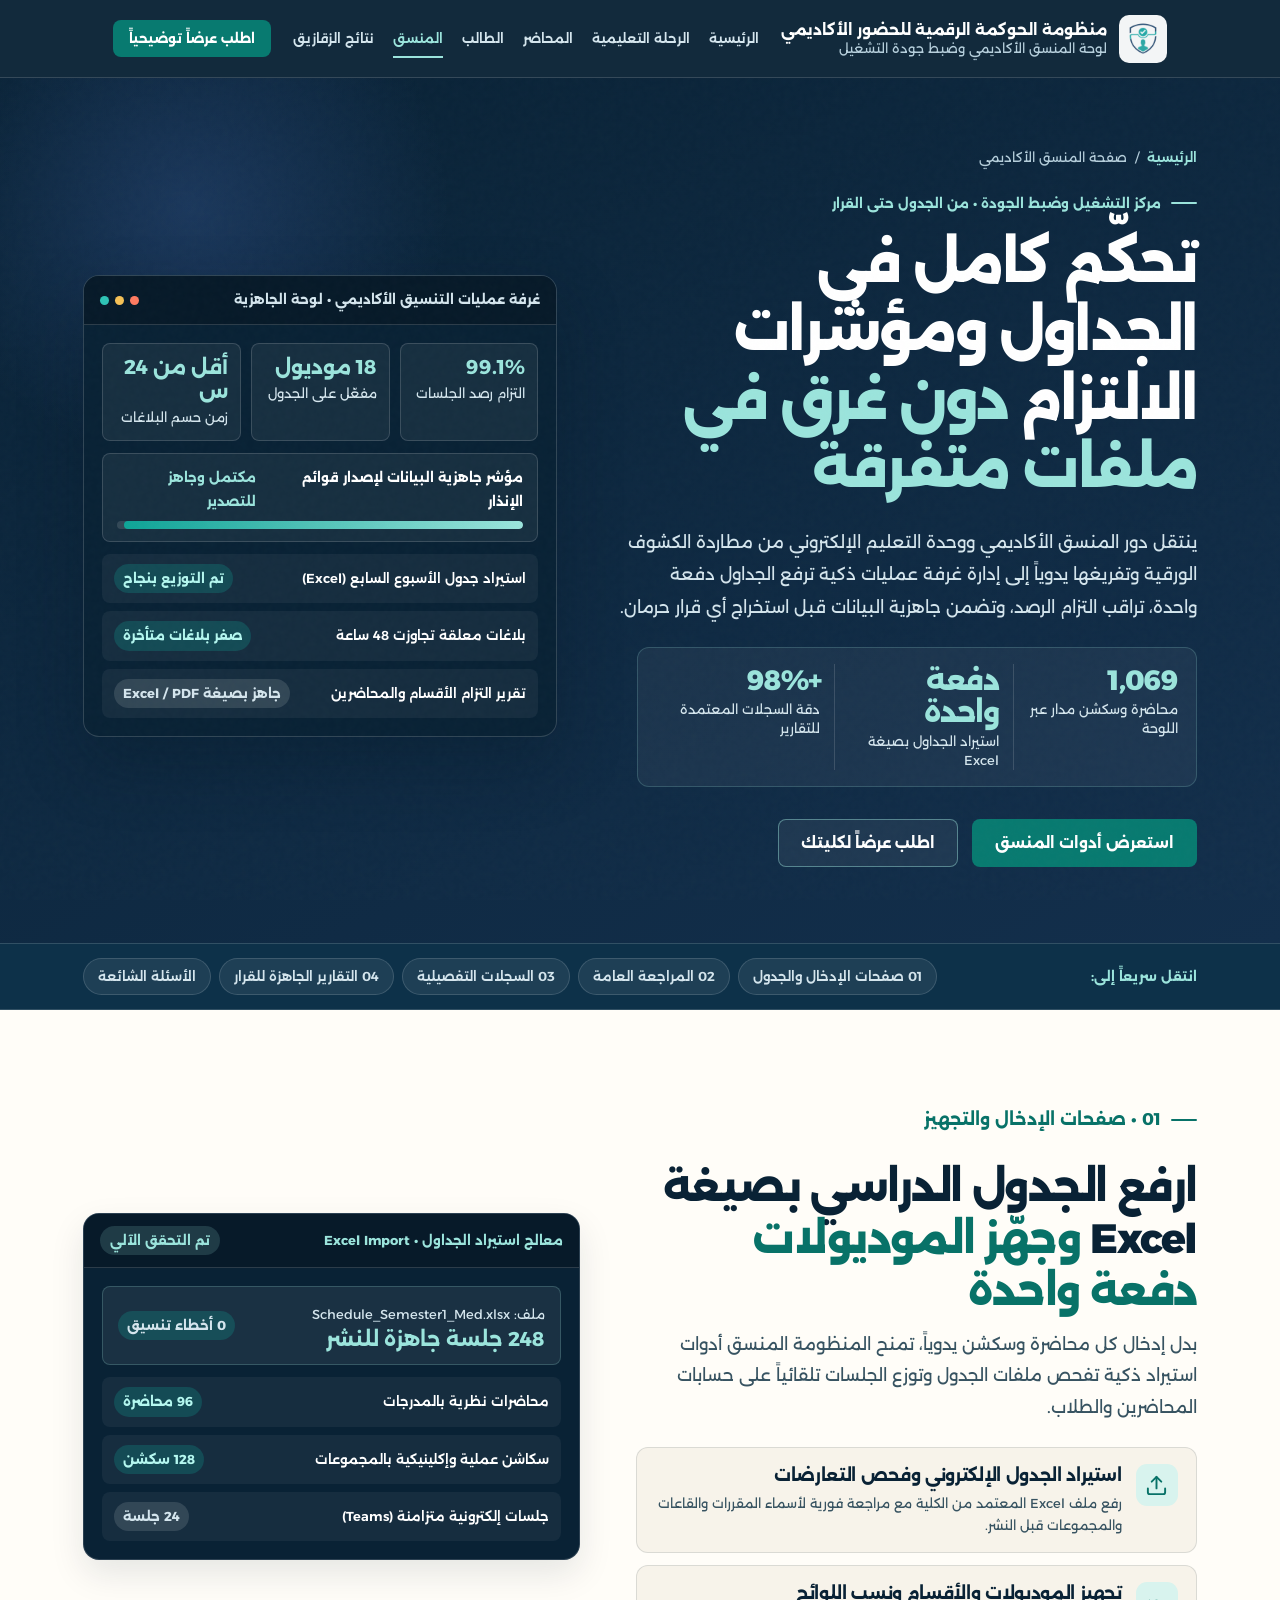
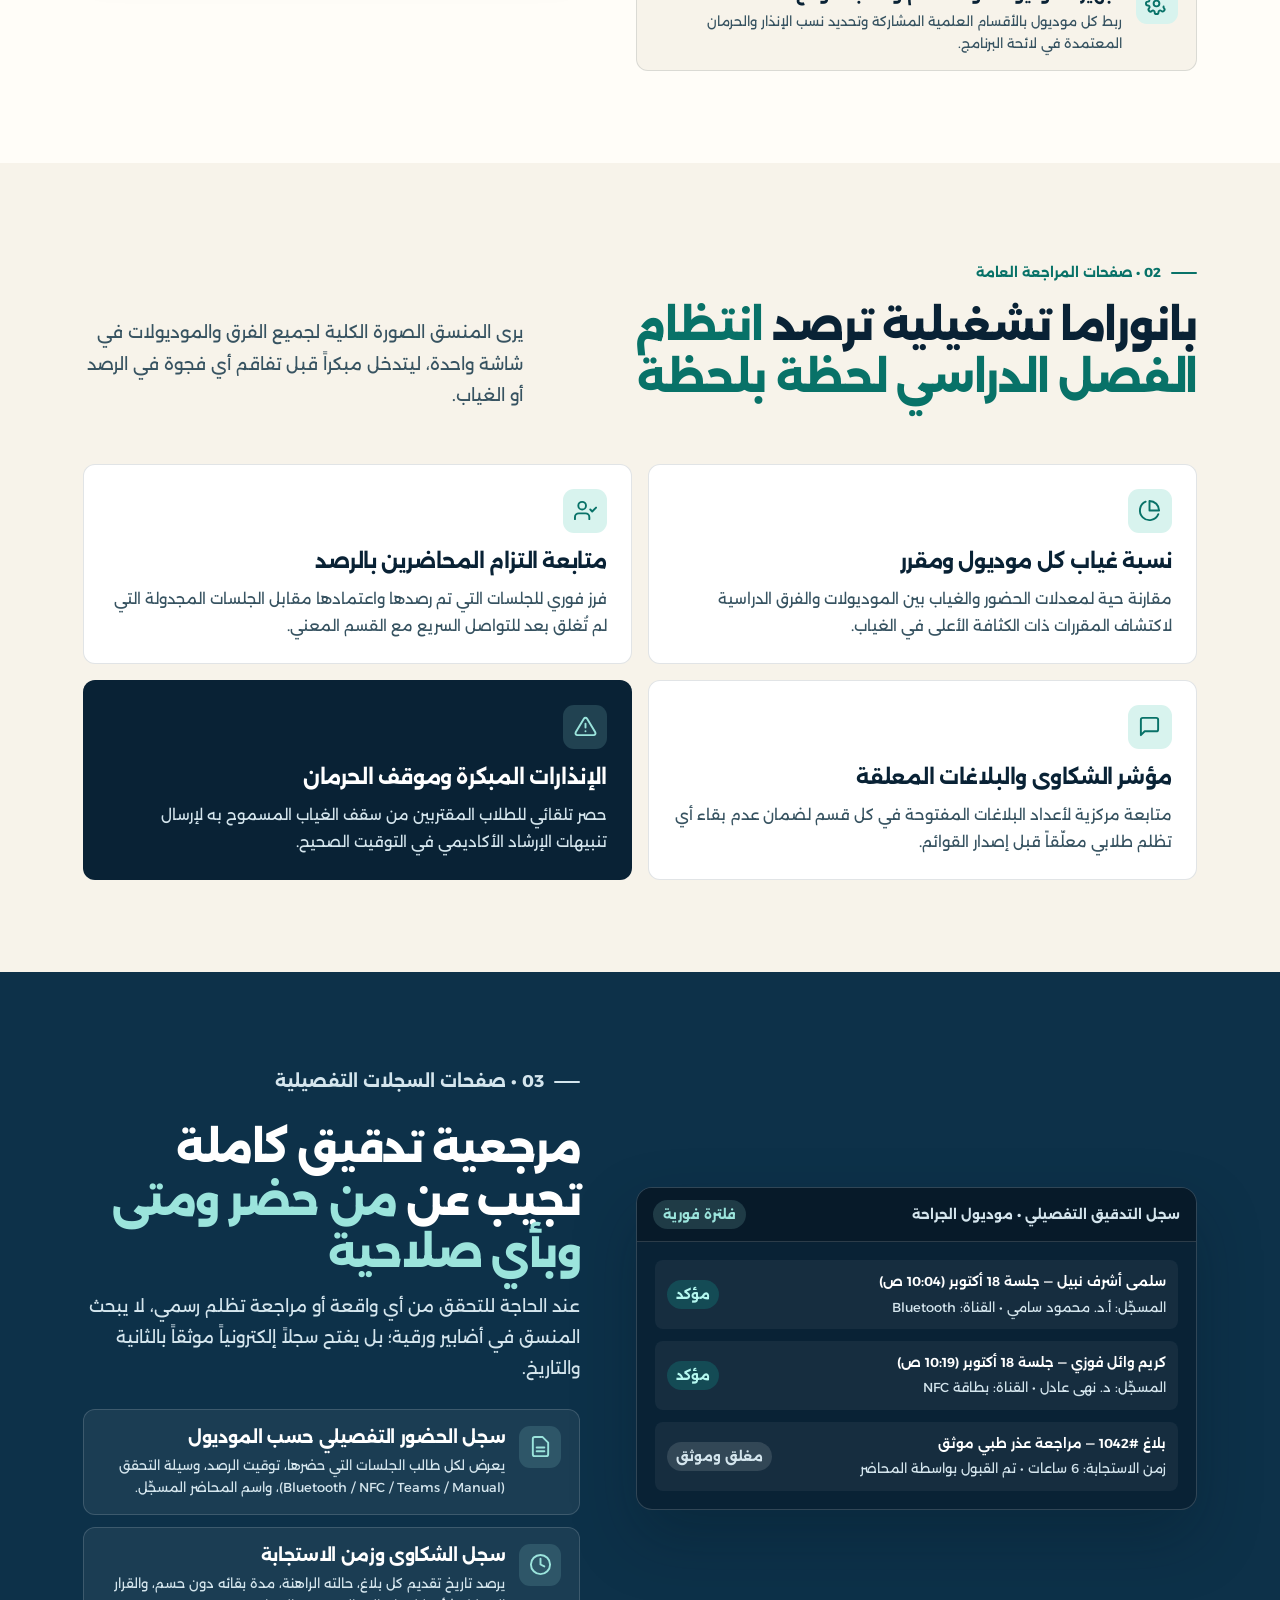
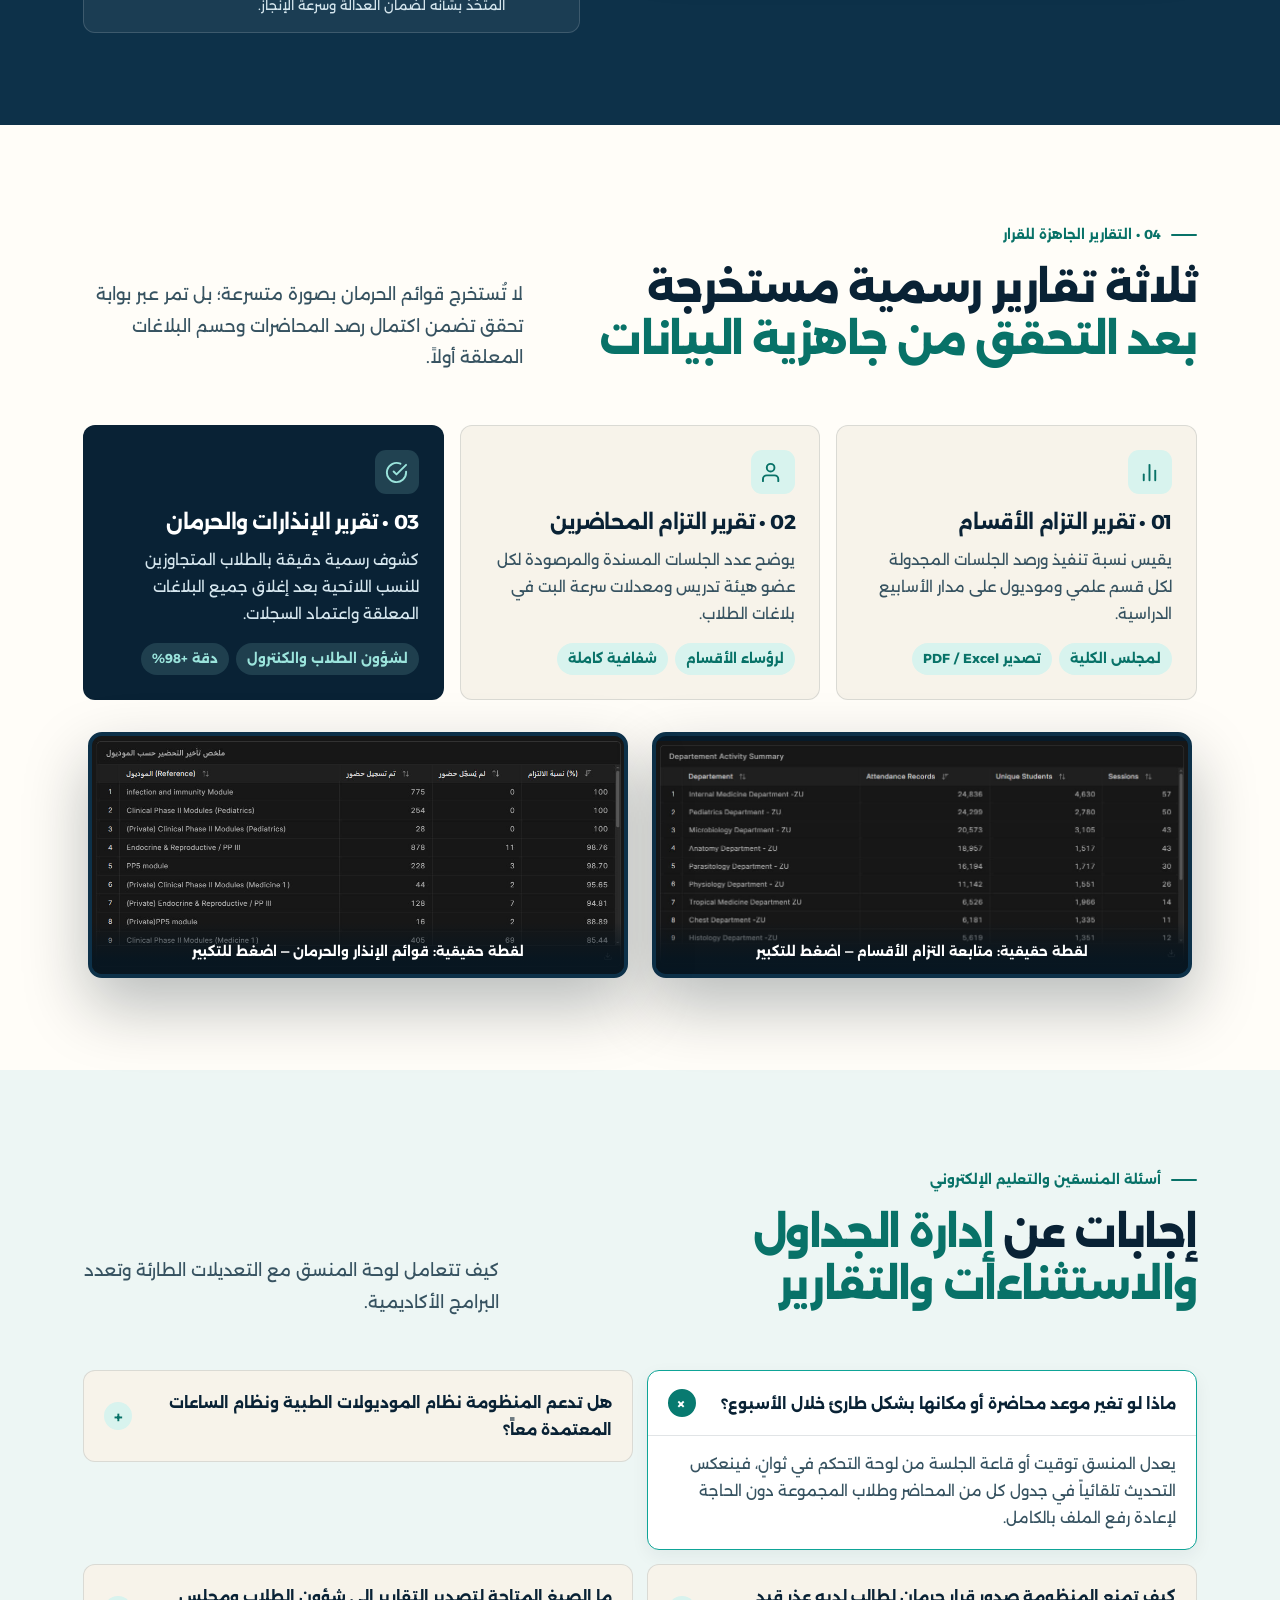
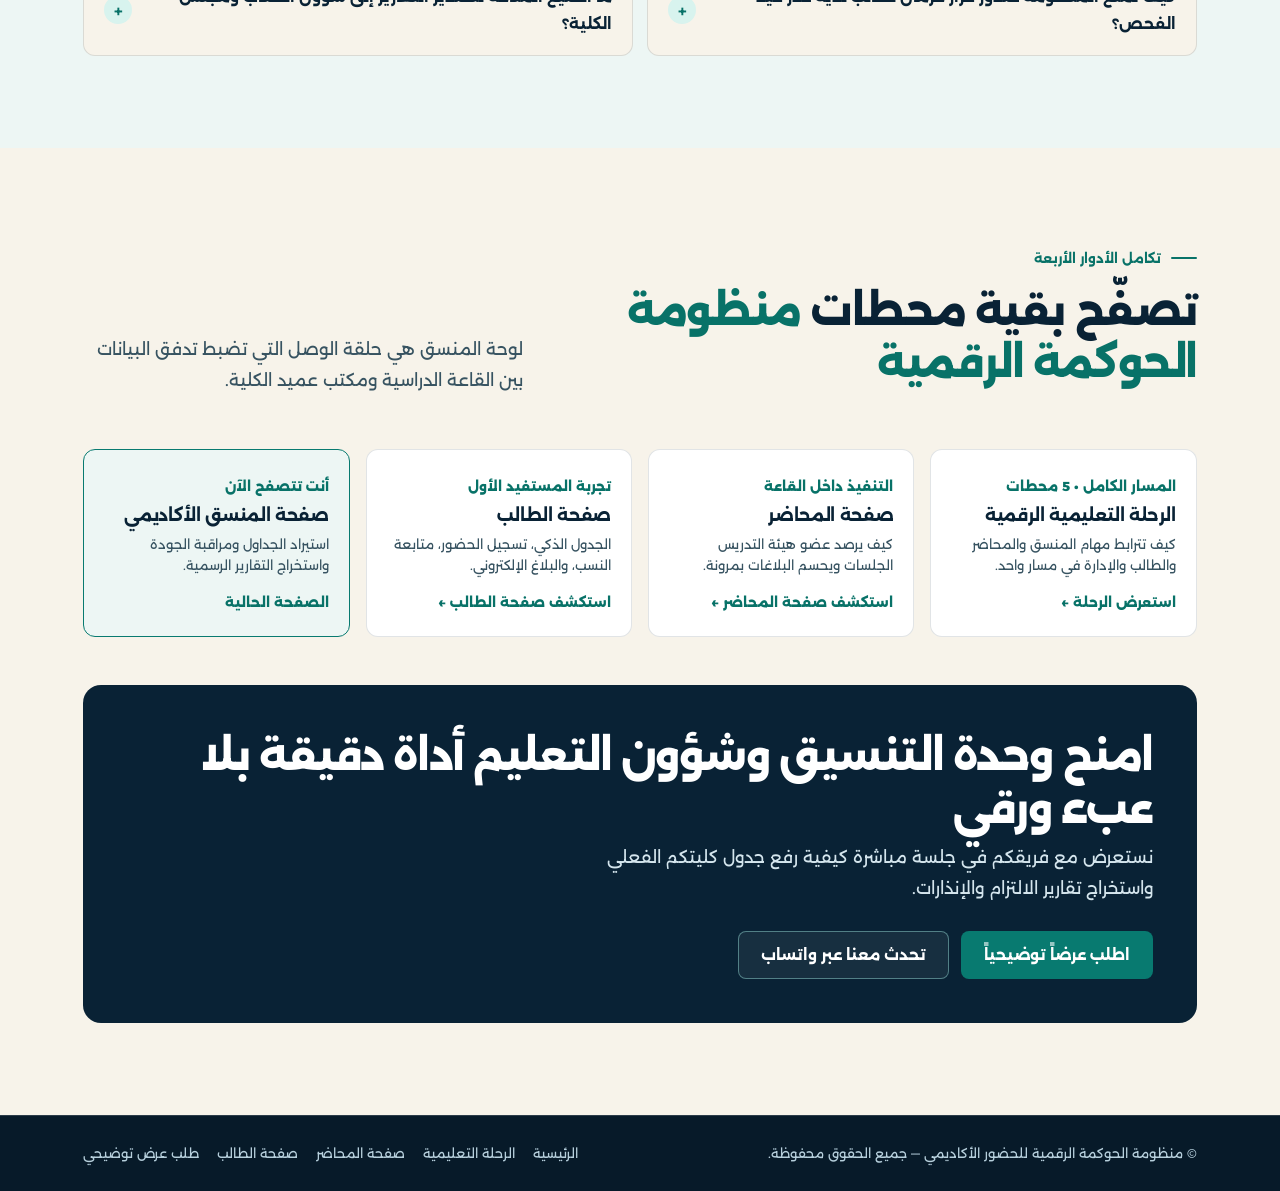
==== coordinator.html @ 403a2f6c "feat: complete academic attendance governance platform" ====
<!DOCTYPE html>
<html lang="ar" dir="rtl">
<head>
  <meta charset="UTF-8">
  <meta name="viewport" content="width=device-width, initial-scale=1.0">
  <title>تجربة المنسق الأكاديمي | منظومة الحوكمة الرقمية للحضور الأكاديمي</title>
  <meta name="description" content="لوحة المنسق الأكاديمي ووحدة التعليم الإلكتروني: استيراد الجداول بصيغة Excel دفعة واحدة، مراقبة التزام الرصد والشكاوى المعلقة، واستخراج تقارير الأقسام والإنذارات والحرمان الجاهزة للقرار.">
  <meta name="theme-color" content="#092235">

  <!-- Favicons -->
  <link rel="icon" type="image/png" sizes="32x32" href="assets/favicon-32.png">
  <link rel="apple-touch-icon" sizes="180x180" href="assets/apple-touch-icon.png">

  <!-- Open Graph / Social Sharing -->
  <meta property="og:type" content="website">
  <meta property="og:locale" content="ar_EG">
  <meta property="og:title" content="تجربة المنسق الأكاديمي | منظومة الحوكمة الرقمية للحضور الأكاديمي">
  <meta property="og:description" content="إدارة الجداول الدراسية ومراقبة جودة الرصد وحسم البلاغات واستخراج تقارير الحرمان بدقة تتجاوز 98%.">
  <meta property="og:image" content="assets/og-cover.jpg">
  <meta property="og:image:width" content="1200">
  <meta property="og:image:height" content="630">
  <meta name="twitter:card" content="summary_large_image">
  <meta name="twitter:title" content="تجربة المنسق الأكاديمي | منظومة الحوكمة الرقمية للحضور الأكاديمي">
  <meta name="twitter:description" content="مركز عمليات رقمي متكامل للمنسقين ووحدات التعليم الإلكتروني وشؤون الطلاب.">
  <meta name="twitter:image" content="assets/og-cover.jpg">

  <!-- Fonts -->
  <link rel="preconnect" href="https://fonts.googleapis.com">
  <link rel="preconnect" href="https://fonts.gstatic.com" crossorigin>
  <link href="https://fonts.googleapis.com/css2?family=Alexandria:wght@400;500;600;700;800&display=swap" rel="stylesheet">

  <!-- Progressive Enhancement Flag -->
  <script>document.documentElement.classList.add('js-enabled');</script>

  <!-- Unified Stylesheet -->
  <link rel="stylesheet" href="css/main.css">

  <!-- Structured Data (JSON-LD) -->
  <script type="application/ld+json">
  {
    "@context": "https://schema.org",
    "@type": "WebPage",
    "name": "تجربة المنسق الأكاديمي — منظومة الحوكمة الرقمية للحضور الأكاديمي",
    "inLanguage": "ar",
    "description": "استعراض تفصيلي لأدوات المنسق الأكاديمي ووحدة التعليم الإلكتروني في رفع الجداول ومراجعة السجلات وإصدار تقارير الالتزام والحرمان."
  }
  </script>
</head>
<body>
  <div class="noise" aria-hidden="true"></div>
  <a class="skip-link" href="#main-content">تخطي إلى المحتوى الرئيسي</a>

  <!-- Unified Ecosystem Header -->
  <header class="topbar">
    <div class="topbar-inner">
      <a class="brand" href="index.html" aria-label="العودة إلى الصفحة الرئيسية للمنظومة">
        <img class="brand-logo" src="assets/logo-112.png" alt="شعار منظومة الحوكمة الرقمية للحضور الأكاديمي" width="48" height="48">
        <span>
          منظومة الحوكمة الرقمية للحضور الأكاديمي
          <small>لوحة المنسق الأكاديمي وضبط جودة التشغيل</small>
        </span>
      </a>

      <nav class="main-nav" id="main-nav" aria-label="التنقل بين صفحات المنظومة">
        <a href="index.html">الرئيسية</a>
        <a href="journey.html">الرحلة التعليمية</a>
        <a href="lecturer.html">المحاضر</a>
        <a href="student.html">الطالب</a>
        <a href="coordinator.html" class="active" aria-current="page">المنسق</a>
        <a href="index.html#results">نتائج الزقازيق</a>
      </nav>

      <div class="topbar-actions">
        <a class="btn btn-outline-light btn-sm header-whatsapp" data-cta-source="coordinator_header_whatsapp" href="https://wa.me/201062091434?text=%D9%85%D8%B1%D8%AD%D8%A8%D8%A7%D9%8B%D8%8C%20%D8%A3%D8%B1%D8%BA%D8%A8%20%D9%81%D9%8A%20%D8%A7%D9%84%D8%A7%D8%B3%D8%AA%D9%81%D8%B3%D8%A7%D8%B1%20%D8%B9%D9%86%20%D9%84%D9%88%D8%AD%D8%A9%20%D8%A7%D9%84%D9%85%D9%86%D8%B3%D9%82%20%D8%A7%D9%84%D8%A3%D9%83%D8%A7%D8%AF%D9%8A%D9%85%D9%8A%20%D9%81%D9%8A%20%D9%85%D9%86%D8%B8%D9%88%D9%85%D8%A9%20%D8%A7%D9%84%D8%AD%D8%B6%D9%88%D8%B1" target="_blank" rel="noopener noreferrer">
          تواصل عبر واتساب
        </a>
        <a class="btn btn-primary btn-sm" href="index.html#contact">اطلب عرضاً توضيحياً</a>
        <button class="menu-toggle" type="button" aria-expanded="false" aria-controls="main-nav" aria-label="فتح القائمة الرئيسية">
          <svg class="icon-burger" viewBox="0 0 24 24" fill="none" stroke="currentColor" stroke-width="2" stroke-linecap="round" aria-hidden="true">
            <path d="M4 7h16M4 12h16M4 17h16"/>
          </svg>
          <svg class="icon-close" viewBox="0 0 24 24" fill="none" stroke="currentColor" stroke-width="2" stroke-linecap="round" aria-hidden="true">
            <path d="M6 6l12 12M18 6L6 18"/>
          </svg>
        </button>
      </div>
    </div>
  </header>

  <main id="main-content">
    <!-- =====================================================================
         HERO: ACADEMIC COORDINATOR EXPERIENCE
         ===================================================================== -->
    <section class="sub-hero theme-coordinator" id="top">
      <div class="sub-hero-inner">
        <div>
          <nav class="breadcrumb" aria-label="مسار الصفحة">
            <a href="index.html">الرئيسية</a>
            <span aria-hidden="true">/</span>
            <span>صفحة المنسق الأكاديمي</span>
          </nav>

          <p class="eyebrow">مركز التشغيل وضبط الجودة • من الجدول حتى القرار</p>
          <h1>تحكّم كامل في الجداول ومؤشرات الالتزام <em>دون غرق في ملفات متفرقة</em></h1>
          <p class="hero-lead">
            ينتقل دور المنسق الأكاديمي ووحدة التعليم الإلكتروني من مطاردة الكشوف الورقية وتفريغها يدوياً إلى إدارة غرفة عمليات ذكية ترفع الجداول دفعة واحدة، تراقب التزام الرصد، وتضمن جاهزية البيانات قبل استخراج أي قرار حرمان.
          </p>

          <div class="hero-stats" aria-label="مؤشرات تشغيل لوحة المنسق">
            <div class="hero-stat">
              <strong data-count="1069">1,069</strong>
              <span>محاضرة وسكشن مدار عبر اللوحة</span>
            </div>
            <div class="hero-stat">
              <strong>دفعة واحدة</strong>
              <span>استيراد الجداول بصيغة Excel</span>
            </div>
            <div class="hero-stat">
              <strong>+98%</strong>
              <span>دقة السجلات المعتمدة للتقارير</span>
            </div>
          </div>

          <div class="hero-actions">
            <a class="btn btn-primary" href="#inputs">استعرض أدوات المنسق</a>
            <a class="btn btn-outline-light" href="index.html#contact">اطلب عرضاً لكليتك</a>
          </div>
        </div>

        <!-- Bespoke Coordinator Operations Console -->
        <div class="console-window" aria-label="معاينة توضيحية للوحة عمليات المنسق الأكاديمي">
          <div class="console-topbar">
            <span class="console-title">غرفة عمليات التنسيق الأكاديمي • لوحة الجاهزية</span>
            <span class="window-dots" aria-hidden="true"><i></i><i></i><i></i></span>
          </div>
          <div class="console-body">
            <div class="console-kpis">
              <div class="console-kpi">
                <strong>99.1%</strong>
                <span>التزام رصد الجلسات</span>
              </div>
              <div class="console-kpi">
                <strong>18 موديول</strong>
                <span>مفعّل على الجدول</span>
              </div>
              <div class="console-kpi">
                <strong>أقل من 24 س</strong>
                <span>زمن حسم البلاغات</span>
              </div>
            </div>

            <div class="ui-meter">
              <div class="ui-meter-head">
                <b>مؤشر جاهزية البيانات لإصدار قوائم الإنذار</b>
                <span>مكتمل وجاهز للتصدير</span>
              </div>
              <div class="ui-meter-track">
                <div class="ui-meter-fill" style="width: 98.4%"></div>
              </div>
            </div>

            <div class="ui-list">
              <div class="ui-row">
                <b>استيراد جدول الأسبوع السابع (Excel)</b>
                <span class="ui-chip chip-ok">تم التوزيع بنجاح</span>
              </div>
              <div class="ui-row">
                <b>بلاغات معلقة تجاوزت 48 ساعة</b>
                <span class="ui-chip chip-ok">صفر بلاغات متأخرة</span>
              </div>
              <div class="ui-row">
                <b>تقرير التزام الأقسام والمحاضرين</b>
                <span class="ui-chip chip-info">جاهز بصيغة Excel / PDF</span>
              </div>
            </div>
          </div>
        </div>
      </div>
    </section>

    <!-- In-Page Quick Jump Bar -->
    <div class="subpage-jumpbar" aria-label="أقسام صفحة المنسق">
      <div class="subpage-jumpbar-inner">
        <span class="jumpbar-label">انتقل سريعاً إلى:</span>
        <div class="jumpbar-links">
          <a href="#inputs">01 صفحات الإدخال والجدول</a>
          <a href="#overview">02 المراجعة العامة</a>
          <a href="#records">03 السجلات التفصيلية</a>
          <a href="#reports">04 التقارير الجاهزة للقرار</a>
          <a href="#faq">الأسئلة الشائعة</a>
        </div>
      </div>
    </div>

    <!-- =====================================================================
         01. INPUT PAGES: BULK EXCEL SCHEDULE IMPORT & MODULE SETUP
         ===================================================================== -->
    <section class="section surface-paper" id="inputs">
      <div class="section-inner reveal">
        <div class="split-feature">
          <div class="split-copy">
            <p class="eyebrow dark">01 • صفحات الإدخال والتجهيز</p>
            <h2>ارفع الجدول الدراسي بصيغة Excel <em>وجهّز الموديولات دفعة واحدة</em></h2>
            <p>
              بدل إدخال كل محاضرة وسكشن يدوياً، تمنح المنظومة المنسق أدوات استيراد ذكية تفحص ملفات الجدول وتوزع الجلسات تلقائياً على حسابات المحاضرين والطلاب.
            </p>

            <div class="feature-rows">
              <article class="feature-row-card">
                <div class="icon-box" aria-hidden="true">
                  <svg viewBox="0 0 24 24" fill="none" stroke="currentColor" stroke-width="2" stroke-linecap="round" stroke-linejoin="round">
                    <path d="M21 15v4a2 2 0 0 1-2 2H5a2 2 0 0 1-2-2v-4"/><polyline points="17 8 12 3 7 8"/><line x1="12" y1="3" x2="12" y2="15"/>
                  </svg>
                </div>
                <div>
                  <h3>استيراد الجدول الإلكتروني وفحص التعارضات</h3>
                  <p>رفع ملف Excel المعتمد من الكلية مع مراجعة فورية لأسماء المقررات والقاعات والمجموعات قبل النشر.</p>
                </div>
              </article>

              <article class="feature-row-card">
                <div class="icon-box" aria-hidden="true">
                  <svg viewBox="0 0 24 24" fill="none" stroke="currentColor" stroke-width="2" stroke-linecap="round" stroke-linejoin="round">
                    <circle cx="12" cy="12" r="3"/><path d="M19.4 15a1.65 1.65 0 0 0 .33 1.82l.06.06a2 2 0 0 1-2.83 2.83l-.06-.06a1.65 1.65 0 0 0-1.82-.33 1.65 1.65 0 0 0-1 1.51V21a2 2 0 0 1-4 0v-.09A1.65 1.65 0 0 0 9 19.4a1.65 1.65 0 0 0-1.82.33l-.06.06a2 2 0 0 1-2.83-2.83l.06-.06a1.65 1.65 0 0 0 .33-1.82 1.65 1.65 0 0 0-1.51-1H3a2 2 0 0 1 0-4h.09A1.65 1.65 0 0 0 4.6 9"/>
                  </svg>
                </div>
                <div>
                  <h3>تجهيز الموديولات والأقسام ونسب اللوائح</h3>
                  <p>ربط كل موديول بالأقسام العلمية المشاركة وتحديد نسب الإنذار والحرمان المعتمدة في لائحة البرنامج.</p>
                </div>
              </article>
            </div>
          </div>

          <div class="split-visual">
            <div class="ui-mockup" aria-label="نموذج شاشة استيراد ومراجعة الجدول للمنسق">
              <div class="ui-mockup-bar">
                <span class="ui-mockup-title">معالج استيراد الجداول • Excel Import</span>
                <span class="ui-status-pill">تم التحقق الآلي</span>
              </div>
              <div class="ui-mockup-body">
                <div class="ui-highlight-box">
                  <div>
                    <span>ملف: Schedule_Semester1_Med.xlsx</span>
                    <strong>248 جلسة جاهزة للنشر</strong>
                  </div>
                  <span class="ui-chip chip-ok">0 أخطاء تنسيق</span>
                </div>
                <div class="ui-list">
                  <div class="ui-row">
                    <b>محاضرات نظرية بالمدرجات</b>
                    <span class="ui-chip chip-ok">96 محاضرة</span>
                  </div>
                  <div class="ui-row">
                    <b>سكاشن عملية وإكلينيكية بالمجموعات</b>
                    <span class="ui-chip chip-ok">128 سكشن</span>
                  </div>
                  <div class="ui-row">
                    <b>جلسات إلكترونية متزامنة (Teams)</b>
                    <span class="ui-chip chip-info">24 جلسة</span>
                  </div>
                </div>
              </div>
            </div>
          </div>
        </div>
      </div>
    </section>

    <!-- =====================================================================
         02. GENERAL REVIEW PAGES: LIVE MONITORING ACROSS MODULES
         ===================================================================== -->
    <section class="section surface-cream" id="overview">
      <div class="section-inner reveal">
        <div class="section-head">
          <div>
            <p class="eyebrow dark">02 • صفحات المراجعة العامة</p>
            <h2>بانوراما تشغيلية ترصد <em>انتظام الفصل الدراسي لحظة بلحظة</em></h2>
          </div>
          <p>
            يرى المنسق الصورة الكلية لجميع الفرق والموديولات في شاشة واحدة، ليتدخل مبكراً قبل تفاقم أي فجوة في الرصد أو الغياب.
          </p>
        </div>

        <div class="cap-grid-2">
          <article class="cap-card">
            <div class="icon-box" aria-hidden="true">
              <svg viewBox="0 0 24 24" fill="none" stroke="currentColor" stroke-width="2" stroke-linecap="round" stroke-linejoin="round">
                <path d="M21.21 15.89A10 10 0 1 1 8 2.83"/><path d="M22 12A10 10 0 0 0 12 2v10z"/>
              </svg>
            </div>
            <h3>نسبة غياب كل موديول ومقرر</h3>
            <p>مقارنة حية لمعدلات الحضور والغياب بين الموديولات والفرق الدراسية لاكتشاف المقررات ذات الكثافة الأعلى في الغياب.</p>
          </article>

          <article class="cap-card">
            <div class="icon-box" aria-hidden="true">
              <svg viewBox="0 0 24 24" fill="none" stroke="currentColor" stroke-width="2" stroke-linecap="round" stroke-linejoin="round">
                <path d="M16 21v-2a4 4 0 0 0-4-4H5a4 4 0 0 0-4 4v2"/><circle cx="8.5" cy="7" r="4"/><polyline points="17 11 19 13 23 9"/>
              </svg>
            </div>
            <h3>متابعة التزام المحاضرين بالرصد</h3>
            <p>فرز فوري للجلسات التي تم رصدها واعتمادها مقابل الجلسات المجدولة التي لم تُغلق بعد للتواصل السريع مع القسم المعني.</p>
          </article>

          <article class="cap-card">
            <div class="icon-box" aria-hidden="true">
              <svg viewBox="0 0 24 24" fill="none" stroke="currentColor" stroke-width="2" stroke-linecap="round" stroke-linejoin="round">
                <path d="M21 15a2 2 0 0 1-2 2H7l-4 4V5a2 2 0 0 1 2-2h14a2 2 0 0 1 2 2z"/>
              </svg>
            </div>
            <h3>مؤشر الشكاوى والبلاغات المعلقة</h3>
            <p>متابعة مركزية لأعداد البلاغات المفتوحة في كل قسم لضمان عدم بقاء أي تظلم طلابي معلّقاً قبل إصدار القوائم.</p>
          </article>

          <article class="cap-card featured-dark">
            <div class="icon-box" aria-hidden="true">
              <svg viewBox="0 0 24 24" fill="none" stroke="currentColor" stroke-width="2" stroke-linecap="round" stroke-linejoin="round">
                <path d="M10.29 3.86L1.82 18a2 2 0 0 0 1.71 3h16.94a2 2 0 0 0 1.71-3L13.71 3.86a2 2 0 0 0-3.42 0z"/><line x1="12" y1="9" x2="12" y2="13"/><line x1="12" y1="17" x2="12.01" y2="17"/>
              </svg>
            </div>
            <h3>الإنذارات المبكرة وموقف الحرمان</h3>
            <p>حصر تلقائي للطلاب المقتربين من سقف الغياب المسموح به لإرسال تنبيهات الإرشاد الأكاديمي في التوقيت الصحيح.</p>
          </article>
        </div>
      </div>
    </section>

    <!-- =====================================================================
         03. DETAILED AUDIT LOGS: FULL TRACEABILITY
         ===================================================================== -->
    <section class="section surface-slate" id="records">
      <div class="section-inner reveal">
        <div class="split-feature reverse">
          <div class="split-copy">
            <p class="eyebrow">03 • صفحات السجلات التفصيلية</p>
            <h2>مرجعية تدقيق كاملة تجيب عن <em>من حضر ومتى وبأي صلاحية</em></h2>
            <p>
              عند الحاجة للتحقق من أي واقعة أو مراجعة تظلم رسمي، لا يبحث المنسق في أضابير ورقية؛ بل يفتح سجلاً إلكترونياً موثقاً بالثانية والتاريخ.
            </p>

            <div class="feature-rows">
              <article class="feature-row-card">
                <div class="icon-box" aria-hidden="true">
                  <svg viewBox="0 0 24 24" fill="none" stroke="currentColor" stroke-width="2" stroke-linecap="round" stroke-linejoin="round">
                    <path d="M14 2H6a2 2 0 0 0-2 2v16a2 2 0 0 0 2 2h12a2 2 0 0 0 2-2V8z"/><line x1="16" y1="13" x2="8" y2="13"/><line x1="16" y1="17" x2="8" y2="17"/>
                  </svg>
                </div>
                <div>
                  <h3>سجل الحضور التفصيلي حسب الموديول</h3>
                  <p>يعرض لكل طالب الجلسات التي حضرها، توقيت الرصد، وسيلة التحقق (Bluetooth / NFC / Teams / Manual)، واسم المحاضر المسجِّل.</p>
                </div>
              </article>

              <article class="feature-row-card">
                <div class="icon-box" aria-hidden="true">
                  <svg viewBox="0 0 24 24" fill="none" stroke="currentColor" stroke-width="2" stroke-linecap="round" stroke-linejoin="round">
                    <circle cx="12" cy="12" r="10"/><polyline points="12 6 12 12 16 14"/>
                  </svg>
                </div>
                <div>
                  <h3>سجل الشكاوى وزمن الاستجابة</h3>
                  <p>يرصد تاريخ تقديم كل بلاغ، حالته الراهنة، مدة بقائه دون حسم، والقرار المتخذ بشأنه لضمان العدالة وسرعة الإنجاز.</p>
                </div>
              </article>
            </div>
          </div>

          <div class="split-visual">
            <div class="console-window" aria-label="نموذج سجل التدقيق التفصيلي للمنسق">
              <div class="console-topbar">
                <span class="console-title">سجل التدقيق التفصيلي • موديول الجراحة</span>
                <span class="ui-status-pill">فلترة فورية</span>
              </div>
              <div class="console-body">
                <div class="ui-row">
                  <div>
                    <b>سلمى أشرف نبيل — جلسة 18 أكتوبر (10:04 ص)</b>
                    <div><small>المسجِّل: أ.د. محمود سامي • القناة: Bluetooth</small></div>
                  </div>
                  <span class="ui-chip chip-ok">مؤكد</span>
                </div>
                <div class="ui-row">
                  <div>
                    <b>كريم وائل فوزي — جلسة 18 أكتوبر (10:19 ص)</b>
                    <div><small>المسجِّل: د. نهى عادل • القناة: بطاقة NFC</small></div>
                  </div>
                  <span class="ui-chip chip-ok">مؤكد</span>
                </div>
                <div class="ui-row">
                  <div>
                    <b>بلاغ #1042 — مراجعة عذر طبي موثق</b>
                    <div><small>زمن الاستجابة: 6 ساعات • تم القبول بواسطة المحاضر</small></div>
                  </div>
                  <span class="ui-chip chip-info">مغلق وموثق</span>
                </div>
              </div>
            </div>
          </div>
        </div>
      </div>
    </section>

    <!-- =====================================================================
         04. DECISION-READY REPORTS + REAL ZAGAZIG SCREENSHOTS
         ===================================================================== -->
    <section class="section surface-paper" id="reports">
      <div class="section-inner reveal">
        <div class="section-head">
          <div>
            <p class="eyebrow dark">04 • التقارير الجاهزة للقرار</p>
            <h2>ثلاثة تقارير رسمية مستخرجة <em>بعد التحقق من جاهزية البيانات</em></h2>
          </div>
          <p>
            لا تُستخرج قوائم الحرمان بصورة متسرعة؛ بل تمر عبر بوابة تحقق تضمن اكتمال رصد المحاضرات وحسم البلاغات المعلقة أولاً.
          </p>
        </div>

        <div class="cap-grid-3">
          <article class="cap-card">
            <div class="icon-box" aria-hidden="true">
              <svg viewBox="0 0 24 24" fill="none" stroke="currentColor" stroke-width="2" stroke-linecap="round" stroke-linejoin="round">
                <line x1="18" y1="20" x2="18" y2="10"/><line x1="12" y1="20" x2="12" y2="4"/><line x1="6" y1="20" x2="6" y2="14"/>
              </svg>
            </div>
            <h3>01 • تقرير التزام الأقسام</h3>
            <p>يقيس نسبة تنفيذ ورصد الجلسات المجدولة لكل قسم علمي وموديول على مدار الأسابيع الدراسية.</p>
            <ul class="pill-list">
              <li>لمجلس الكلية</li>
              <li>تصدير PDF / Excel</li>
            </ul>
          </article>

          <article class="cap-card">
            <div class="icon-box" aria-hidden="true">
              <svg viewBox="0 0 24 24" fill="none" stroke="currentColor" stroke-width="2" stroke-linecap="round" stroke-linejoin="round">
                <path d="M17 21v-2a4 4 0 0 0-4-4H5a4 4 0 0 0-4 4v2"/><circle cx="9" cy="7" r="4"/>
              </svg>
            </div>
            <h3>02 • تقرير التزام المحاضرين</h3>
            <p>يوضح عدد الجلسات المسندة والمرصودة لكل عضو هيئة تدريس ومعدلات سرعة البت في بلاغات الطلاب.</p>
            <ul class="pill-list">
              <li>لرؤساء الأقسام</li>
              <li>شفافية كاملة</li>
            </ul>
          </article>

          <article class="cap-card featured-dark">
            <div class="icon-box" aria-hidden="true">
              <svg viewBox="0 0 24 24" fill="none" stroke="currentColor" stroke-width="2" stroke-linecap="round" stroke-linejoin="round">
                <path d="M22 11.08V12a10 10 0 1 1-5.93-9.14"/><path d="M22 4L12 14.01l-3-3"/>
              </svg>
            </div>
            <h3>03 • تقرير الإنذارات والحرمان</h3>
            <p>كشوف رسمية دقيقة بالطلاب المتجاوزين للنسب اللائحية بعد إغلاق جميع البلاغات المعلقة واعتماد السجلات.</p>
            <ul class="pill-list">
              <li>لشؤون الطلاب والكنترول</li>
              <li>دقة +98%</li>
            </ul>
          </article>
        </div>

        <!-- Real Operational Screenshots from Zagazig Deployment -->
        <div class="real-shots-pair" aria-label="لقطات فعلية من لوحات تقارير المنسق">
          <button class="real-shot-button wide-shot" type="button" data-full="assets/insight-5.jpg" data-caption="لقطة فعلية: جدول متابعة التزام الأقسام والمقررات برصد الجلسات المجدولة">
            <img src="assets/insight-5.jpg" alt="لقطة حقيقية من لوحة متابعة التزام الأقسام والمقررات" width="1072" height="457" loading="lazy">
            <span class="real-shot-caption">لقطة حقيقية: متابعة التزام الأقسام — اضغط للتكبير</span>
          </button>

          <button class="real-shot-button wide-shot" type="button" data-full="assets/insight-7.jpg" data-caption="لقطة فعلية: مؤشرات الإنذار الأكاديمي وحصر الطلاب المتجاوزين لنسب الغياب">
            <img src="assets/insight-7.jpg" alt="لقطة حقيقية من لوحة قوائم الإنذار المبكر وحصر الغياب" width="1037" height="464" loading="lazy">
            <span class="real-shot-caption">لقطة حقيقية: قوائم الإنذار والحرمان — اضغط للتكبير</span>
          </button>
        </div>
      </div>
    </section>

    <!-- =====================================================================
         05. COORDINATOR FAQ
         ===================================================================== -->
    <section class="section surface-mint" id="faq">
      <div class="section-inner reveal">
        <div class="section-head">
          <div>
            <p class="eyebrow dark">أسئلة المنسقين والتعليم الإلكتروني</p>
            <h2>إجابات عن <em>إدارة الجداول والاستثناءات والتقارير</em></h2>
          </div>
          <p>
            كيف تتعامل لوحة المنسق مع التعديلات الطارئة وتعدد البرامج الأكاديمية.
          </p>
        </div>

        <div class="faq-grid">
          <details class="faq-item" open>
            <summary>
              <span>ماذا لو تغير موعد محاضرة أو مكانها بشكل طارئ خلال الأسبوع؟</span>
              <span class="faq-icon" aria-hidden="true">+</span>
            </summary>
            <div class="faq-answer">
              يعدل المنسق توقيت أو قاعة الجلسة من لوحة التحكم في ثوانٍ، فينعكس التحديث تلقائياً في جدول كل من المحاضر وطلاب المجموعة دون الحاجة لإعادة رفع الملف بالكامل.
            </div>
          </details>

          <details class="faq-item">
            <summary>
              <span>هل تدعم المنظومة نظام الموديولات الطبية ونظام الساعات المعتمدة معاً؟</span>
              <span class="faq-icon" aria-hidden="true">+</span>
            </summary>
            <div class="faq-answer">
              نعم؛ صُممت بنية المقررات بمرونة تدعم الموديولات التكاملية متعددة الأقسام (كما في كليات الطب)، وكذلك المقررات الفصلية والساعات المعتمدة في الكليات الهندسية والنظرية.
            </div>
          </details>

          <details class="faq-item">
            <summary>
              <span>كيف تمنع المنظومة صدور قرار حرمان لطالب لديه عذر قيد الفحص؟</span>
              <span class="faq-icon" aria-hidden="true">+</span>
            </summary>
            <div class="faq-answer">
              تنبه بوابة الجاهزية المنسق فوراً بوجود أي جلسات غير مرصودة أو بلاغات طلابية معلقة لم تُحسم بعد، لضمان إغلاقها قبل استخراج الكشف النهائي للكنترول.
            </div>
          </details>

          <details class="faq-item">
            <summary>
              <span>ما الصيغ المتاحة لتصدير التقارير إلى شؤون الطلاب ومجلس الكلية؟</span>
              <span class="faq-icon" aria-hidden="true">+</span>
            </summary>
            <div class="faq-answer">
              يمكن تصدير جميع السجلات والتقارير بصيغ Excel وCSV القياسية للمطابقة مع أنظمة الكنترول، وبصيغة تقارير منسقة جاهزة للطباعة والاعتماد الرسمي.
            </div>
          </details>
        </div>
      </div>
    </section>

    <!-- =====================================================================
         ECOSYSTEM DIRECTORY & CLOSING CTA
         ===================================================================== -->
    <section class="section surface-cream" id="cta">
      <div class="section-inner reveal">
        <div class="section-head">
          <div>
            <p class="eyebrow dark">تكامل الأدوار الأربعة</p>
            <h2>تصفّح بقية محطات <em>منظومة الحوكمة الرقمية</em></h2>
          </div>
          <p>
            لوحة المنسق هي حلقة الوصل التي تضبط تدفق البيانات بين القاعة الدراسية ومكتب عميد الكلية.
          </p>
        </div>

        <div class="ecosystem-grid">
          <a class="ecosystem-card" href="journey.html">
            <div class="ecosystem-card-top">
              <span>المسار الكامل • 5 محطات</span>
              <h3>الرحلة التعليمية الرقمية</h3>
              <p>كيف تترابط مهام المنسق والمحاضر والطالب والإدارة في مسار واحد.</p>
            </div>
            <span class="ecosystem-link-label">استعرض الرحلة ←</span>
          </a>

          <a class="ecosystem-card" href="lecturer.html">
            <div class="ecosystem-card-top">
              <span>التنفيذ داخل القاعة</span>
              <h3>صفحة المحاضر</h3>
              <p>كيف يرصد عضو هيئة التدريس الجلسات ويحسم البلاغات بمرونة.</p>
            </div>
            <span class="ecosystem-link-label">استكشف صفحة المحاضر ←</span>
          </a>

          <a class="ecosystem-card" href="student.html">
            <div class="ecosystem-card-top">
              <span>تجربة المستفيد الأول</span>
              <h3>صفحة الطالب</h3>
              <p>الجدول الذكي، تسجيل الحضور، متابعة النسب، والبلاغ الإلكتروني.</p>
            </div>
            <span class="ecosystem-link-label">استكشف صفحة الطالب ←</span>
          </a>

          <div class="ecosystem-card is-current" aria-current="page">
            <div class="ecosystem-card-top">
              <span>أنت تتصفح الآن</span>
              <h3>صفحة المنسق الأكاديمي</h3>
              <p>استيراد الجداول ومراقبة الجودة واستخراج التقارير الرسمية.</p>
            </div>
            <span class="ecosystem-link-label">الصفحة الحالية</span>
          </div>
        </div>

        <div class="subpage-cta-box" style="margin-top: var(--sp-7);">
          <div>
            <h2>امنح وحدة التنسيق وشؤون التعليم أداة دقيقة بلا عبء ورقي</h2>
            <p>نستعرض مع فريقكم في جلسة مباشرة كيفية رفع جدول كليتكم الفعلي واستخراج تقارير الالتزام والإنذارات.</p>
          </div>
          <div class="subpage-cta-actions">
            <a class="btn btn-primary" href="index.html#contact">اطلب عرضاً توضيحياً</a>
            <a class="btn btn-outline-light" data-cta-source="coordinator_bottom_whatsapp" href="https://wa.me/201062091434?text=%D9%85%D8%B1%D8%AD%D8%A8%D8%A7%D9%8B%D8%8C%20%D9%86%D8%B1%D8%BA%D8%A8%20%D9%81%D9%8A%20%D8%B9%D8%B1%D8%B6%20%D8%AA%D9%88%D8%B6%D9%8A%D8%AD%D9%8A%20%D9%84%D9%84%D9%88%D8%AD%D8%A9%20%D8%A7%D9%84%D9%85%D9%86%D8%B3%D9%82%20%D9%81%D9%8A%20%D9%85%D9%86%D8%B8%D9%88%D9%85%D8%A9%20%D8%A7%D9%84%D8%AD%D8%B6%D9%88%D8%B1%20%D8%A7%D9%84%D8%A3%D9%83%D8%A7%D8%AF%D9%8A%D9%85%D9%8A" target="_blank" rel="noopener noreferrer">
              تحدث معنا عبر واتساب
            </a>
          </div>
        </div>
      </div>
    </section>
  </main>

  <!-- Footer -->
  <footer class="site-footer">
    <div class="site-footer-inner">
      <span>© منظومة الحوكمة الرقمية للحضور الأكاديمي — جميع الحقوق محفوظة.</span>
      <div class="footer-links">
        <a href="index.html">الرئيسية</a>
        <a href="journey.html">الرحلة التعليمية</a>
        <a href="lecturer.html">صفحة المحاضر</a>
        <a href="student.html">صفحة الطالب</a>
        <a href="index.html#contact">طلب عرض توضيحي</a>
      </div>
    </div>
  </footer>

  <!-- Mobile Sticky Conversion Bar -->
  <div class="mobile-sticky-cta" id="mobile-sticky-cta" aria-label="اختصارات التواصل السريع">
    <a class="btn btn-primary" href="index.html#contact">اطلب عرضاً توضيحياً</a>
    <a class="btn btn-outline-light" data-cta-source="coordinator_sticky_whatsapp" href="https://wa.me/201062091434?text=%D9%85%D8%B1%D8%AD%D8%A8%D8%A7%D9%8B%D8%8C%20%D8%A3%D8%B1%D8%BA%D8%A8%20%D9%81%D9%8A%20%D8%AD%D8%AC%D8%B2%20%D8%B9%D8%B1%D8%B6%20%D8%AA%D9%88%D8%B6%D9%8A%D8%AD%D9%8A%20%D9%84%D9%85%D9%86%D8%B8%D9%88%D9%85%D8%A9%20%D8%A7%D9%84%D8%AD%D8%B6%D9%88%D8%B1%20%D8%A7%D9%84%D8%A3%D9%83%D8%A7%D8%AF%D9%8A%D9%85%D9%8A" target="_blank" rel="noopener noreferrer">
      واتساب مباشر
    </a>
  </div>

  <!-- Accessible Lightbox Modal for Real Coordinator Dashboard Shots -->
  <dialog class="gallery-modal" aria-label="معاينة مكبرة للوحة تقارير المنسق">
    <button class="gallery-close" type="button" aria-label="إغلاق المعاينة">×</button>
    <button class="gallery-prev" type="button" aria-label="الصورة السابقة">❯</button>
    <figure>
      <img src="assets/insight-5.jpg" alt="" width="1072" height="457">
      <figcaption>
        <span class="gallery-counter">1 / 2</span>
        <span class="gallery-caption-text"></span>
      </figcaption>
    </figure>
    <button class="gallery-next" type="button" aria-label="الصورة التالية">❮</button>
  </dialog>

  <script src="js/app.js" defer></script>
</body>
</html>
---- css/main.css ----
:root {
--ink: #092235;
--ink-deep: #071a29;
--ink-2: #0d3149;
--ink-3: #123e59;
--paper: #fffdf8;
--cream: #f7f3ea;
--mint-surface: #edf6f4;
--white: #ffffff;
--teal: #0ea497;
--teal-solid: #087a70;
--teal-hover: #06665d;
--teal-text: #087268;
--mint: #9be4dc;
--mint-soft: #d8f3ee;
--coral: #d9583b;
--coral-soft: #ffeae4;
--coral-text: #a93c22;
--amber-soft: #fff4df;
--amber-text: #8a5300;
--text-primary: #092235;
--text-secondary: #375361;
--text-muted: #4a6674;
--on-dark-primary: #ffffff;
--on-dark-secondary: #d4e5ed;
--on-dark-muted: #b6cfdc;
--line-light: rgba(9, 34, 53, 0.12);
--line-strong: rgba(9, 34, 53, 0.2);
--line-on-dark: rgba(255, 255, 255, 0.15);
--shadow-sm: 0 6px 18px rgba(9, 34, 53, 0.06);
--shadow-md: 0 14px 34px rgba(9, 34, 53, 0.1);
--shadow-lg: 0 28px 64px rgba(5, 20, 32, 0.28);
--font-sans: 'Alexandria', system-ui, -apple-system, 'Segoe UI', Tahoma, Arial, sans-serif;
--fs-xs: 0.8125rem;
--fs-sm: 0.9375rem;
--fs-md: 1.0625rem;
--fs-lg: 1.25rem;
--fs-xl: 1.5rem;
--fs-2xl: clamp(1.75rem, 3.2vw, 2.65rem);
--fs-3xl: clamp(2.15rem, 4.3vw, 3.5rem);
--sp-1: 4px;
--sp-2: 8px;
--sp-3: 12px;
--sp-4: 16px;
--sp-5: 24px;
--sp-6: 32px;
--sp-7: 48px;
--sp-8: 72px;
--sp-9: 92px;
--container-pad: clamp(20px, 6.5vw, 120px);
--max-w: 1220px;
--radius-sm: 8px;
--radius-md: 12px;
--radius-lg: 18px;
--radius-pill: 999px;
--topbar-h: 78px;
}
*,
*::before,
*::after {
box-sizing: border-box;
}
html {
scroll-behavior: smooth;
font-size: 16px;
-webkit-text-size-adjust: 100%;
overflow-x: clip;
}
body {
margin: 0;
background: var(--paper);
color: var(--text-primary);
font-family: var(--font-sans);
font-size: var(--fs-sm);
line-height: 1.8;
overflow-x: clip;
}
img,
svg {
display: block;
max-width: 100%;
}
a {
color: inherit;
text-decoration: none;
}
button,
input,
select,
textarea {
font: inherit;
color: inherit;
}
:focus-visible {
outline: 3px solid var(--teal);
outline-offset: 3px;
}
h1,
h2,
h3,
h4,
p {
margin-top: 0;
}
h1 {
font-size: var(--fs-3xl);
font-weight: 800;
line-height: 1.24;
letter-spacing: -0.035em;
margin-bottom: var(--sp-5);
}
h2 {
font-size: var(--fs-2xl);
font-weight: 800;
line-height: 1.28;
letter-spacing: -0.035em;
margin-bottom: var(--sp-3);
}
h3 {
font-size: var(--fs-lg);
font-weight: 700;
line-height: 1.4;
letter-spacing: -0.02em;
margin-bottom: var(--sp-2);
}
h1 em,
h2 em {
font-style: normal;
}
.noise {
position: fixed;
inset: 0;
pointer-events: none;
opacity: 0.022;
z-index: 5;
background-image: url("data:image/svg+xml,%3Csvg viewBox='0 0 180 180' xmlns='http://www.w3.org/2000/svg'%3E%3Cfilter id='n'%3E%3CfeTurbulence type='fractalNoise' baseFrequency='.8' numOctaves='3' stitchTiles='stitch'/%3E%3C/filter%3E%3Crect width='100%25' height='100%25' filter='url(%23n)' opacity='.9'/%3E%3C/svg%3E");
}
section[id] {
scroll-margin-top: calc(var(--topbar-h) + 14px);
}
.section {
padding: var(--sp-9) var(--container-pad);
}
.section-inner {
max-width: var(--max-w);
margin-inline: auto;
}
.section-head {
display: flex;
align-items: flex-end;
justify-content: space-between;
gap: var(--sp-7);
margin-bottom: var(--sp-7);
}
.section-head > div {
max-width: 650px;
}
.section-head > p {
max-width: 440px;
margin: 0 0 4px;
font-size: var(--fs-md);
line-height: 1.85;
color: var(--text-secondary);
}
.surface-dark .section-head > p,
.surface-slate .section-head > p {
color: var(--on-dark-secondary);
}
.surface-dark {
background: var(--ink);
color: var(--on-dark-primary);
}
.surface-slate {
background: var(--ink-2);
color: var(--on-dark-primary);
}
.surface-cream {
background: var(--cream);
color: var(--text-primary);
}
.surface-paper {
background: var(--paper);
color: var(--text-primary);
}
.surface-mint {
background: var(--mint-surface);
color: var(--text-primary);
}
.surface-dark h2 em,
.surface-slate h2 em {
color: var(--mint);
}
.surface-cream h2 em,
.surface-paper h2 em,
.surface-mint h2 em {
color: var(--teal-text);
}
.js-enabled .reveal {
opacity: 0;
transform: translateY(18px);
transition: opacity 0.55s ease, transform 0.55s ease;
}
.js-enabled .reveal.is-visible {
opacity: 1;
transform: translateY(0);
}
@media (prefers-reduced-motion: reduce) {
html {
scroll-behavior: auto;
}
*,
*::before,
*::after {
animation-duration: 0.01ms !important;
animation-iteration-count: 1 !important;
transition-duration: 0.01ms !important;
}
.js-enabled .reveal {
opacity: 1;
transform: none;
}
}
@media (max-width: 900px) {
.section {
padding: var(--sp-8) var(--container-pad);
}
.section-head {
flex-direction: column;
align-items: flex-start;
gap: var(--sp-3);
margin-bottom: var(--sp-6);
}
.section-head > p {
max-width: 100%;
font-size: var(--fs-sm);
}
}
@media print {
.noise,
.skip-link,
.topbar,
.mobile-sticky-cta,
.hero-actions,
.mobile-lane-tabs,
.role-tablist,
.gallery-modal,
.contact-form-card {
display: none !important;
}
body,
.section,
.surface-dark,
.surface-slate,
.surface-cream,
.surface-mint,
.surface-paper {
background: #ffffff !important;
color: #000000 !important;
padding: 18px 0 !important;
}
.role-panel,
.process-lane {
display: grid !important;
opacity: 1 !important;
page-break-inside: avoid;
border: 1px solid #cccccc !important;
margin-bottom: 12px !important;
}
}
.skip-link {
position: fixed;
top: -100px;
right: 16px;
z-index: 1000;
background: var(--mint);
color: var(--ink);
font-size: var(--fs-sm);
font-weight: 700;
padding: 10px 18px;
border-radius: var(--radius-sm);
box-shadow: var(--shadow-md);
transition: top 0.2s ease;
}
.skip-link:focus {
top: 12px;
}
.eyebrow {
display: inline-flex;
align-items: center;
gap: 10px;
font-size: var(--fs-xs);
font-weight: 700;
color: var(--mint);
margin: 0 0 14px;
}
.eyebrow::before {
content: "";
width: 26px;
height: 2px;
background: currentColor;
border-radius: 2px;
}
.eyebrow.dark {
color: var(--teal-text);
}
.btn {
display: inline-flex;
align-items: center;
justify-content: center;
gap: 10px;
font-size: var(--fs-sm);
font-weight: 700;
line-height: 1.3;
padding: 13px 22px;
border-radius: var(--radius-sm);
border: 1px solid transparent;
cursor: pointer;
transition: background-color 0.2s ease, border-color 0.2s ease, transform 0.2s ease;
white-space: nowrap;
}
.btn svg {
width: 18px;
height: 18px;
flex: 0 0 auto;
}
.btn-primary {
background: var(--teal-solid);
color: var(--white);
}
.btn-primary:hover {
background: var(--teal-hover);
transform: translateY(-1px);
}
.btn-outline-light {
background: rgba(255, 255, 255, 0.06);
color: var(--white);
border-color: rgba(155, 228, 220, 0.45);
}
.btn-outline-light:hover {
background: rgba(155, 228, 220, 0.14);
border-color: var(--mint);
}
.btn-outline-dark {
background: transparent;
color: var(--ink);
border-color: var(--line-strong);
}
.btn-outline-dark:hover {
background: rgba(9, 34, 53, 0.05);
}
.btn-sm {
font-size: var(--fs-xs);
padding: 9px 15px;
}
.topbar {
position: sticky;
top: 0;
z-index: 100;
height: var(--topbar-h);
background: rgba(9, 34, 53, 0.96);
backdrop-filter: blur(14px);
border-bottom: 1px solid var(--line-on-dark);
color: var(--white);
}
.topbar-inner {
max-width: var(--max-w);
height: 100%;
margin-inline: auto;
padding-inline: var(--container-pad);
display: flex;
align-items: center;
justify-content: space-between;
gap: var(--sp-4);
}
@media (min-width: 1360px) {
.topbar-inner {
max-width: calc(var(--max-w) + 2 * var(--container-pad));
}
}
.brand {
display: flex;
align-items: center;
gap: 12px;
font-size: var(--fs-sm);
font-weight: 700;
line-height: 1.35;
flex-shrink: 0;
}
.brand-logo {
width: 48px;
height: 48px;
object-fit: contain;
flex: 0 0 auto;
background: rgba(255, 255, 255, 0.95);
border-radius: 10px;
padding: 3px;
}
.brand small {
display: block;
font-size: var(--fs-xs);
font-weight: 400;
color: var(--on-dark-muted);
}
.main-nav {
display: flex;
align-items: center;
gap: clamp(14px, 1.5vw, 22px);
}
.main-nav a {
position: relative;
padding: 8px 0;
font-size: var(--fs-xs);
font-weight: 600;
color: var(--on-dark-secondary);
white-space: nowrap;
transition: color 0.2s ease;
}
.main-nav a::after {
content: "";
position: absolute;
right: 0;
bottom: 0;
width: 0;
height: 2px;
background: var(--mint);
transition: width 0.2s ease;
}
.main-nav a:hover,
.main-nav a.active {
color: var(--mint);
}
.main-nav a:hover::after,
.main-nav a.active::after {
width: 100%;
}
.topbar-actions {
display: flex;
align-items: center;
gap: 10px;
flex-shrink: 0;
}
@media (max-width: 1480px) {
.topbar-actions .header-whatsapp {
display: none;
}
}
.menu-toggle {
display: none;
align-items: center;
justify-content: center;
width: 42px;
height: 42px;
border-radius: var(--radius-sm);
border: 1px solid var(--line-on-dark);
background: rgba(255, 255, 255, 0.06);
color: var(--white);
cursor: pointer;
}
.menu-toggle svg {
width: 22px;
height: 22px;
}
.menu-toggle .icon-close {
display: none;
}
.menu-toggle[aria-expanded="true"] .icon-burger {
display: none;
}
.menu-toggle[aria-expanded="true"] .icon-close {
display: block;
}
@media (max-width: 1120px) {
.menu-toggle {
display: inline-flex;
}
.topbar-actions .header-whatsapp {
display: none;
}
.main-nav {
display: none;
position: absolute;
top: var(--topbar-h);
inset-inline: 0;
flex-direction: column;
align-items: stretch;
gap: 0;
background: var(--ink-deep);
border-bottom: 1px solid var(--line-on-dark);
padding: 12px var(--container-pad) 20px;
box-shadow: var(--shadow-lg);
}
.main-nav.is-open {
display: flex;
}
.main-nav a {
font-size: var(--fs-sm);
padding: 13px 4px;
border-bottom: 1px solid rgba(255, 255, 255, 0.08);
}
.main-nav a:last-child {
border-bottom: 0;
}
.main-nav a::after {
display: none;
}
}
@media (max-width: 560px) {
:root {
--topbar-h: 70px;
}
.brand {
font-size: var(--fs-xs);
gap: 9px;
}
.brand-logo {
width: 40px;
height: 40px;
}
.topbar-actions .btn-primary {
display: none;
}
}
.icon-box {
width: 44px;
height: 44px;
border-radius: 11px;
display: inline-flex;
align-items: center;
justify-content: center;
flex: 0 0 auto;
}
.icon-box svg {
width: 23px;
height: 23px;
}
.mobile-sticky-cta {
display: none;
}
@media (max-width: 760px) {
body {
padding-bottom: 72px;
}
.mobile-sticky-cta {
position: fixed;
bottom: 0;
inset-inline: 0;
z-index: 95;
display: grid;
grid-template-columns: 1.15fr 0.85fr;
gap: 8px;
padding: 10px 14px calc(10px + env(safe-area-inset-bottom, 0px));
background: rgba(9, 34, 53, 0.97);
backdrop-filter: blur(12px);
border-top: 1px solid var(--line-on-dark);
box-shadow: 0 -8px 24px rgba(0, 0, 0, 0.25);
transform: translateY(110%);
transition: transform 0.25s ease;
}
.mobile-sticky-cta.is-visible {
transform: translateY(0);
}
.mobile-sticky-cta .btn {
padding: 11px 12px;
font-size: var(--fs-xs);
}
}
.gallery-modal {
background: var(--ink-deep);
border: 1px solid rgba(255, 255, 255, 0.22);
border-radius: var(--radius-md);
box-shadow: var(--shadow-lg);
color: var(--white);
max-height: min(90vh, 780px);
max-width: min(94vw, 1020px);
width: fit-content;
padding: 52px 58px 24px;
}
.gallery-modal::backdrop {
background: rgba(4, 16, 26, 0.82);
backdrop-filter: blur(5px);
}
.gallery-modal figure {
margin: 0;
text-align: center;
}
.gallery-modal figure img {
max-height: calc(90vh - 130px);
max-width: 100%;
width: auto;
margin-inline: auto;
border-radius: var(--radius-sm);
object-fit: contain;
}
.gallery-modal figcaption {
color: var(--on-dark-secondary);
font-size: var(--fs-sm);
margin-top: 14px;
display: flex;
align-items: center;
justify-content: center;
gap: 12px;
flex-wrap: wrap;
}
.gallery-counter {
background: rgba(155, 228, 220, 0.15);
color: var(--mint);
font-size: var(--fs-xs);
font-weight: 700;
padding: 2px 10px;
border-radius: var(--radius-pill);
}
.gallery-close,
.gallery-prev,
.gallery-next {
position: absolute;
width: 38px;
height: 38px;
border-radius: 50%;
border: 1px solid rgba(255, 255, 255, 0.25);
background: rgba(255, 255, 255, 0.1);
color: var(--white);
display: inline-flex;
align-items: center;
justify-content: center;
cursor: pointer;
transition: background-color 0.2s ease;
}
.gallery-close:hover,
.gallery-prev:hover,
.gallery-next:hover {
background: rgba(155, 228, 220, 0.25);
}
.gallery-prev[hidden],
.gallery-next[hidden],
.gallery-counter[hidden] {
display: none;
}
.gallery-close {
top: 10px;
left: 12px;
font-size: 22px;
}
.gallery-prev,
.gallery-next {
top: 50%;
transform: translateY(-50%);
font-size: 18px;
}
.gallery-prev {
right: 10px;
}
.gallery-next {
left: 10px;
}
@media (max-width: 560px) {
.gallery-modal {
padding: 48px 16px 18px;
max-width: 96vw;
}
.gallery-prev,
.gallery-next {
top: auto;
bottom: 14px;
transform: none;
}
.gallery-prev {
right: 16px;
}
.gallery-next {
left: 16px;
}
.gallery-modal figcaption {
padding-inline: 44px;
font-size: var(--fs-xs);
}
}
.hero {
position: relative;
background: var(--ink);
color: var(--white);
padding: clamp(44px, 6vw, 76px) var(--container-pad) clamp(56px, 7vw, 84px);
overflow: hidden;
}
.hero::before {
content: "";
position: absolute;
width: 540px;
height: 540px;
border-radius: 50%;
background: radial-gradient(circle, rgba(14, 164, 151, 0.22), transparent 68%);
right: 3%;
top: 8%;
pointer-events: none;
}
.hero-inner {
position: relative;
z-index: 1;
max-width: var(--max-w);
margin-inline: auto;
display: grid;
grid-template-columns: minmax(0, 1.12fr) minmax(0, 0.88fr);
align-items: center;
gap: clamp(32px, 5vw, 64px);
}
.hero-inner > * {
min-width: 0;
}
.hero h1 em {
color: var(--mint);
}
.hero-lead {
font-size: var(--fs-md);
color: var(--on-dark-secondary);
line-height: 1.9;
max-width: 580px;
margin-bottom: var(--sp-5);
}
.hero-stats {
display: grid;
grid-template-columns: repeat(3, minmax(0, 1fr));
gap: 14px;
max-width: 560px;
padding: 16px 18px;
background: rgba(255, 255, 255, 0.05);
border: 1px solid rgba(155, 228, 220, 0.2);
border-radius: var(--radius-md);
margin-bottom: var(--sp-6);
}
.hero-stat {
border-left: 1px solid rgba(255, 255, 255, 0.14);
padding-left: 12px;
}
.hero-stat:last-child {
border-left: 0;
padding-left: 0;
}
.hero-stat strong {
display: block;
font-size: clamp(1.35rem, 2.2vw, 1.75rem);
font-weight: 800;
line-height: 1.15;
letter-spacing: -0.04em;
color: var(--mint);
}
.hero-stat span {
display: block;
font-size: var(--fs-xs);
color: var(--on-dark-secondary);
margin-top: 4px;
line-height: 1.45;
}
.hero-actions {
display: flex;
flex-wrap: wrap;
align-items: center;
gap: 14px;
}
.hero-scope {
font-size: var(--fs-xs);
color: var(--on-dark-muted);
max-width: 580px;
margin: var(--sp-5) 0 0;
line-height: 1.75;
}
.hero-art {
position: relative;
min-height: 496px;
width: 100%;
max-width: 480px;
margin-inline: auto;
display: flex;
align-items: center;
justify-content: center;
}
.orbit {
position: absolute;
border-radius: 50%;
border: 1px solid rgba(155, 228, 220, 0.24);
pointer-events: none;
}
.orbit-a {
width: min(350px, 80vw);
height: min(350px, 80vw);
}
.orbit-b {
width: min(450px, 92vw);
height: min(450px, 92vw);
border-color: rgba(155, 228, 220, 0.1);
}
.halo {
position: absolute;
border-radius: 50%;
background: var(--teal);
filter: blur(36px);
opacity: 0.18;
pointer-events: none;
}
.halo-one {
width: 220px;
height: 220px;
bottom: 16px;
right: 8%;
}
.halo-two {
width: 150px;
height: 150px;
top: 12px;
left: 12%;
}
.hero-phone {
position: relative;
z-index: 2;
width: 262px;
background: #e6f2f5;
color: var(--ink);
border: 8px solid #15384c;
border-radius: 32px;
box-shadow: var(--shadow-lg);
overflow: hidden;
}
.hero-phone-notch {
width: 84px;
height: 16px;
background: #15384c;
border-radius: 0 0 11px 11px;
margin-inline: auto;
}
.hero-phone-body {
padding: 18px 16px 22px;
}
.phone-eyebrow {
font-size: var(--fs-xs);
font-weight: 700;
color: var(--text-secondary);
}
.phone-session-card {
margin-top: 12px;
background: var(--white);
border-radius: 10px;
padding: 11px 12px;
display: flex;
align-items: center;
gap: 10px;
box-shadow: 0 4px 12px rgba(9, 34, 53, 0.06);
}
.pulse-dot {
width: 10px;
height: 10px;
border-radius: 50%;
background: var(--teal-solid);
box-shadow: 0 0 0 5px var(--mint-soft);
flex: 0 0 auto;
animation: softPulse 2.4s infinite ease-in-out;
}
@keyframes softPulse {
0%, 100% { box-shadow: 0 0 0 4px rgba(14, 164, 151, 0.22); }
50% { box-shadow: 0 0 0 8px rgba(14, 164, 151, 0.08); }
}
.phone-session-card b {
display: block;
font-size: var(--fs-xs);
color: var(--ink);
line-height: 1.4;
}
.phone-session-card span {
display: block;
font-size: var(--fs-xs);
color: var(--text-muted);
}
.attendance-ring {
width: 128px;
height: 128px;
border-radius: 50%;
border: 11px solid var(--teal-solid);
border-left-color: #c3e4e1;
margin: 22px auto;
display: flex;
flex-direction: column;
align-items: center;
justify-content: center;
text-align: center;
padding: 6px;
background: rgba(255, 255, 255, 0.65);
}
.attendance-ring b {
font-size: var(--fs-lg);
color: var(--ink);
line-height: 1.2;
}
.attendance-ring span {
font-size: var(--fs-xs);
color: var(--teal-text);
font-weight: 700;
}
.phone-footer-row {
padding-top: 12px;
border-top: 1px solid rgba(9, 34, 53, 0.14);
display: flex;
justify-content: space-between;
align-items: center;
font-size: var(--fs-xs);
color: var(--text-secondary);
}
.phone-footer-row b {
color: var(--teal-text);
font-weight: 800;
}
.floating-badge {
position: absolute;
z-index: 3;
background: var(--paper);
color: var(--ink);
padding: 10px 14px;
border-radius: 10px;
box-shadow: 0 16px 32px rgba(0, 0, 0, 0.24);
display: flex;
align-items: center;
gap: 10px;
}
.floating-badge-icon {
width: 32px;
height: 32px;
border-radius: 50%;
display: grid;
place-items: center;
background: var(--mint-soft);
color: var(--teal-text);
flex: 0 0 auto;
}
.floating-badge-icon svg {
width: 17px;
height: 17px;
}
.floating-badge.badge-scan .floating-badge-icon {
background: var(--coral-soft);
color: var(--coral-text);
}
.floating-badge b {
display: block;
font-size: var(--fs-xs);
line-height: 1.35;
}
.floating-badge span {
display: block;
font-size: var(--fs-xs);
color: var(--text-muted);
}
.badge-verified {
top: 6px;
right: -6px;
}
.badge-scan {
bottom: 6px;
left: -6px;
}
@media (max-width: 980px) {
.hero-inner {
grid-template-columns: minmax(0, 1fr);
}
.hero-art {
min-height: 450px;
max-width: 430px;
}
}
@media (max-width: 560px) {
.hero-stats {
grid-template-columns: 1fr;
gap: 10px;
}
.hero-stat {
border-left: 0;
border-bottom: 1px solid rgba(255, 255, 255, 0.12);
padding-left: 0;
padding-bottom: 10px;
display: flex;
align-items: baseline;
justify-content: space-between;
gap: 12px;
}
.hero-stat:last-child {
border-bottom: 0;
padding-bottom: 0;
}
.hero-actions .btn {
width: 100%;
}
.hero-art {
min-height: auto;
flex-direction: column;
gap: 12px;
padding-top: 10px;
}
.floating-badge {
position: relative;
top: auto;
right: auto;
bottom: auto;
left: auto;
width: 100%;
max-width: 280px;
}
}
.trust-banner {
background: var(--ink-2);
color: var(--white);
border-top: 1px solid var(--line-on-dark);
border-bottom: 1px solid var(--line-on-dark);
padding: 24px var(--container-pad);
}
.trust-banner-inner {
max-width: var(--max-w);
margin-inline: auto;
display: flex;
align-items: center;
justify-content: space-between;
gap: var(--sp-5);
flex-wrap: wrap;
}
.trust-entity {
display: flex;
align-items: center;
gap: 14px;
}
.trust-seal {
width: 46px;
height: 46px;
border-radius: 12px;
background: rgba(155, 228, 220, 0.14);
border: 1px solid rgba(155, 228, 220, 0.3);
color: var(--mint);
display: grid;
place-items: center;
flex: 0 0 auto;
}
.trust-seal svg {
width: 24px;
height: 24px;
}
.trust-entity strong {
display: block;
font-size: var(--fs-md);
color: var(--white);
}
.trust-entity span {
display: block;
font-size: var(--fs-xs);
color: var(--on-dark-secondary);
}
.trust-pills {
display: flex;
flex-wrap: wrap;
gap: 8px;
margin: 0;
padding: 0;
list-style: none;
}
.trust-pills li {
background: rgba(255, 255, 255, 0.07);
border: 1px solid rgba(255, 255, 255, 0.14);
border-radius: var(--radius-pill);
padding: 6px 14px;
font-size: var(--fs-xs);
color: var(--on-dark-secondary);
font-weight: 600;
}
.trust-pills li b {
color: var(--mint);
margin-left: 4px;
}
.scenario-tag {
display: inline-block;
margin-top: 8px;
padding: 4px 12px;
border-radius: var(--radius-pill);
background: var(--mint-soft);
color: var(--teal-text);
font-size: var(--fs-xs);
font-weight: 700;
}
.mobile-lane-tabs {
display: none;
grid-template-columns: 1fr 1fr;
gap: 8px;
background: rgba(9, 34, 53, 0.07);
padding: 5px;
border-radius: var(--radius-md);
margin-bottom: var(--sp-4);
}
.lane-tab {
border: 0;
background: transparent;
padding: 10px 12px;
border-radius: var(--radius-sm);
font-size: var(--fs-xs);
font-weight: 700;
color: var(--text-secondary);
cursor: pointer;
}
.lane-tab[aria-selected="true"] {
background: var(--white);
color: var(--ink);
box-shadow: var(--shadow-sm);
}
.lane-tab.tab-after[aria-selected="true"] {
background: var(--teal-solid);
color: var(--white);
}
.process-lanes {
display: grid;
grid-template-columns: repeat(2, minmax(0, 1fr));
gap: 20px;
}
.process-lane {
border-radius: var(--radius-lg);
padding: 28px;
border: 1px solid var(--line-light);
}
.before-lane {
background: var(--white);
color: var(--text-primary);
box-shadow: var(--shadow-sm);
}
.after-lane {
background: var(--ink);
color: var(--white);
border-color: rgba(155, 228, 220, 0.25);
box-shadow: var(--shadow-md);
}
.lane-header {
display: flex;
align-items: center;
gap: 14px;
padding-bottom: 18px;
border-bottom: 1px solid var(--line-light);
}
.after-lane .lane-header {
border-bottom-color: var(--line-on-dark);
}
.before-lane .icon-box {
background: var(--coral-soft);
color: var(--coral-text);
}
.after-lane .icon-box {
background: rgba(155, 228, 220, 0.16);
color: var(--mint);
}
.lane-kicker {
font-size: var(--fs-xs);
font-weight: 700;
color: var(--coral-text);
margin-bottom: 2px;
}
.after-lane .lane-kicker {
color: var(--mint);
}
.lane-header h3 {
margin: 0;
font-size: var(--fs-lg);
}
.process-steps {
list-style: none;
margin: 22px 0 0;
padding: 0;
position: relative;
display: grid;
gap: 16px;
}
.process-steps li {
display: grid;
grid-template-columns: 34px 1fr auto;
align-items: start;
gap: 12px;
}
.step-num {
width: 34px;
height: 34px;
border-radius: 50%;
display: grid;
place-items: center;
font-size: var(--fs-xs);
font-weight: 800;
background: var(--coral-soft);
color: var(--coral-text);
}
.after-lane .step-num {
background: rgba(155, 228, 220, 0.18);
color: var(--mint);
}
.process-steps b {
display: block;
font-size: var(--fs-sm);
margin-bottom: 2px;
}
.process-steps p {
margin: 0;
font-size: var(--fs-xs);
color: var(--text-secondary);
line-height: 1.65;
}
.after-lane .process-steps p {
color: var(--on-dark-secondary);
}
.step-time {
padding: 4px 10px;
border-radius: var(--radius-pill);
font-size: var(--fs-xs);
font-weight: 700;
background: var(--coral-soft);
color: var(--coral-text);
white-space: nowrap;
}
.after-lane .step-time {
background: rgba(155, 228, 220, 0.16);
color: var(--mint);
}
.process-evidence {
margin-top: 22px;
background: var(--ink-2);
color: var(--white);
border-radius: var(--radius-md);
padding: 24px 28px;
display: grid;
grid-template-columns: 1.1fr 1fr 1.2fr;
gap: 22px;
align-items: center;
}
.evidence-metric span {
display: block;
font-size: var(--fs-xs);
color: var(--on-dark-secondary);
margin-bottom: 6px;
}
.evidence-metric strong {
display: flex;
align-items: center;
gap: 8px;
flex-wrap: wrap;
font-size: var(--fs-xl);
line-height: 1.2;
}
.evidence-metric .arrow-sep {
color: var(--mint);
font-weight: 400;
}
.evidence-metric .after-val {
color: var(--mint);
}
.evidence-summary {
border-right: 1px solid var(--line-on-dark);
padding-right: 22px;
}
.evidence-summary p {
margin: 0;
font-size: var(--fs-sm);
color: var(--on-dark-secondary);
line-height: 1.75;
}
.evidence-summary b {
color: var(--mint);
}
.calc-details {
grid-column: 1 / -1;
border-top: 1px solid var(--line-on-dark);
padding-top: 12px;
font-size: var(--fs-xs);
color: var(--on-dark-muted);
}
.calc-details summary {
cursor: pointer;
color: var(--mint);
font-weight: 600;
display: inline-flex;
align-items: center;
gap: 6px;
}
.calc-details p {
margin: 8px 0 0;
line-height: 1.75;
color: var(--on-dark-secondary);
}
@media (max-width: 900px) {
.process-evidence {
grid-template-columns: 1fr;
gap: 16px;
}
.evidence-summary {
border-right: 0;
border-top: 1px solid var(--line-on-dark);
padding-right: 0;
padding-top: 14px;
}
}
@media (max-width: 760px) {
.js-enabled .mobile-lane-tabs {
display: grid;
}
.process-lanes {
grid-template-columns: 1fr;
}
.js-enabled .process-lane.is-hidden-mobile {
display: none;
}
.process-lane {
padding: 20px 18px;
}
}
.method-cards {
display: grid;
grid-template-columns: repeat(3, minmax(0, 1fr));
gap: 18px;
}
.method-card {
background: rgba(255, 255, 255, 0.06);
border: 1px solid var(--line-on-dark);
border-radius: var(--radius-md);
padding: 26px;
display: flex;
flex-direction: column;
}
.method-card.card-featured {
background: var(--teal-solid);
border-color: rgba(155, 228, 220, 0.45);
}
.method-card .icon-box {
background: rgba(255, 255, 255, 0.14);
color: var(--mint);
}
.method-card.card-featured .icon-box {
background: rgba(255, 255, 255, 0.2);
color: var(--white);
}
.method-tag {
font-size: var(--fs-xs);
font-weight: 700;
color: var(--mint);
margin: 18px 0 4px;
}
.method-card.card-featured .method-tag {
color: #e2fffb;
}
.method-card h3 {
color: var(--white);
font-size: var(--fs-xl);
margin-bottom: 8px;
}
.method-card p {
color: var(--on-dark-secondary);
font-size: var(--fs-sm);
margin-bottom: 20px;
flex: 1;
}
.method-card.card-featured p {
color: var(--white);
}
.method-badge {
align-self: flex-start;
font-size: var(--fs-xs);
font-weight: 700;
padding: 5px 12px;
border-radius: var(--radius-pill);
background: rgba(255, 255, 255, 0.12);
color: var(--mint);
}
.method-card.card-featured .method-badge {
background: rgba(9, 34, 53, 0.32);
color: var(--white);
}
.methods-note {
margin-top: 22px;
padding-top: 18px;
border-top: 1px solid var(--line-on-dark);
display: flex;
align-items: center;
gap: 10px;
font-size: var(--fs-sm);
color: var(--on-dark-secondary);
}
.methods-note svg {
width: 20px;
height: 20px;
color: var(--mint);
flex: 0 0 auto;
}
@media (max-width: 860px) {
.method-cards {
grid-template-columns: 1fr;
}
}
.role-tablist {
display: inline-flex;
flex-wrap: wrap;
gap: 8px;
background: var(--cream);
border: 1px solid var(--line-light);
padding: 6px;
border-radius: var(--radius-md);
margin-bottom: var(--sp-6);
}
.role-tab {
border: 0;
background: transparent;
padding: 10px 20px;
border-radius: var(--radius-sm);
font-size: var(--fs-sm);
font-weight: 700;
color: var(--text-secondary);
cursor: pointer;
transition: background-color 0.2s ease, color 0.2s ease;
}
.role-tab:hover {
color: var(--ink);
}
.role-tab[aria-selected="true"] {
background: var(--ink);
color: var(--white);
box-shadow: var(--shadow-sm);
}
.role-panel {
display: grid;
grid-template-columns: 1fr 1.08fr;
gap: clamp(24px, 4vw, 52px);
align-items: center;
background: var(--cream);
border: 1px solid var(--line-light);
border-radius: var(--radius-lg);
padding: clamp(22px, 3.5vw, 38px);
}
.js-enabled .role-panel[hidden] {
display: none;
}
.role-kicker {
display: inline-block;
font-size: var(--fs-xs);
font-weight: 800;
color: var(--teal-text);
background: var(--mint-soft);
padding: 4px 12px;
border-radius: var(--radius-pill);
margin-bottom: 12px;
}
.role-copy h3 {
font-size: clamp(1.35rem, 2.3vw, 1.8rem);
margin-bottom: 10px;
}
.role-copy > p {
font-size: var(--fs-sm);
color: var(--text-secondary);
margin-bottom: 18px;
}
.role-bullets {
list-style: none;
margin: 0;
padding: 16px 0 0;
border-top: 1px solid var(--line-light);
display: grid;
gap: 10px;
}
.role-bullets li {
position: relative;
padding-right: 24px;
font-size: var(--fs-sm);
color: var(--text-primary);
font-weight: 500;
}
.role-bullets li::before {
content: "✓";
position: absolute;
right: 0;
top: 2px;
color: var(--teal-text);
font-weight: 800;
}
.role-subpage-cta {
margin-top: 18px;
}
.ui-mockup {
background: var(--ink);
color: var(--white);
border-radius: 16px;
border: 1px solid rgba(255, 255, 255, 0.14);
box-shadow: var(--shadow-md);
overflow: hidden;
}
.ui-mockup-bar {
background: var(--ink-deep);
padding: 12px 16px;
border-bottom: 1px solid var(--line-on-dark);
display: flex;
align-items: center;
justify-content: space-between;
gap: 12px;
}
.ui-mockup-title {
font-size: var(--fs-xs);
font-weight: 700;
color: var(--mint);
}
.ui-status-pill {
font-size: var(--fs-xs);
font-weight: 700;
padding: 3px 10px;
border-radius: var(--radius-pill);
background: rgba(155, 228, 220, 0.16);
color: var(--mint);
}
.ui-mockup-body {
padding: 18px;
display: grid;
gap: 12px;
}
.ui-highlight-box {
background: rgba(255, 255, 255, 0.07);
border: 1px solid rgba(155, 228, 220, 0.22);
border-radius: var(--radius-sm);
padding: 13px 15px;
display: flex;
align-items: center;
justify-content: space-between;
gap: 12px;
}
.ui-highlight-box strong {
display: block;
font-size: var(--fs-lg);
color: var(--mint);
line-height: 1.2;
}
.ui-highlight-box span {
font-size: var(--fs-xs);
color: var(--on-dark-secondary);
}
.ui-list {
display: grid;
gap: 8px;
}
.ui-row {
background: rgba(255, 255, 255, 0.05);
border-radius: var(--radius-sm);
padding: 10px 12px;
display: flex;
align-items: center;
justify-content: space-between;
gap: 10px;
font-size: var(--fs-xs);
}
.ui-row b {
color: var(--white);
font-weight: 600;
}
.ui-chip {
padding: 3px 9px;
border-radius: var(--radius-pill);
font-size: var(--fs-xs);
font-weight: 700;
white-space: nowrap;
}
.chip-ok {
background: rgba(14, 164, 151, 0.25);
color: #b4f7ef;
}
.chip-warn {
background: rgba(255, 184, 77, 0.2);
color: #ffe0a3;
}
.chip-info {
background: rgba(255, 255, 255, 0.12);
color: var(--on-dark-secondary);
}
.role-note {
margin-top: 16px;
font-size: var(--fs-xs);
color: var(--text-muted);
display: flex;
align-items: center;
justify-content: space-between;
flex-wrap: wrap;
gap: 10px;
}
.role-note a {
color: var(--teal-text);
font-weight: 700;
border-bottom: 1px solid currentColor;
}
@media (max-width: 880px) {
.role-panel {
grid-template-columns: 1fr;
}
.role-tablist {
display: grid;
grid-template-columns: repeat(2, 1fr);
width: 100%;
}
}
.dashboard-pillars {
display: grid;
grid-template-columns: repeat(3, minmax(0, 1fr));
gap: 16px;
margin-bottom: var(--sp-6);
}
.dashboard-pillar {
background: var(--white);
border: 1px solid var(--line-light);
border-radius: var(--radius-md);
padding: 20px 22px;
}
.pillar-num {
font-size: var(--fs-xs);
font-weight: 800;
color: var(--teal-text);
}
.dashboard-pillar h3 {
font-size: var(--fs-md);
margin: 6px 0 4px;
}
.dashboard-pillar p {
margin: 0;
font-size: var(--fs-xs);
color: var(--text-secondary);
}
.gallery-bar {
display: flex;
align-items: baseline;
justify-content: space-between;
gap: 12px;
margin-bottom: 14px;
}
.gallery-bar strong {
font-size: var(--fs-md);
color: var(--ink);
}
.gallery-bar span {
font-size: var(--fs-xs);
color: var(--text-muted);
}
.gallery-grid {
display: grid;
grid-template-columns: repeat(4, minmax(0, 1fr));
gap: 14px;
}
.gallery-item {
appearance: none;
background: #141c22;
border: 1px solid var(--line-strong);
border-radius: var(--radius-md);
padding: 0;
overflow: hidden;
position: relative;
cursor: zoom-in;
text-align: right;
transition: transform 0.2s ease, box-shadow 0.2s ease;
}
.gallery-item:hover {
transform: translateY(-3px);
box-shadow: var(--shadow-md);
}
.gallery-item img {
width: 100%;
height: auto;
aspect-ratio: 1.2 / 1;
object-fit: cover;
opacity: 0.94;
transition: opacity 0.2s ease, transform 0.3s ease;
}
.gallery-item:hover img {
opacity: 1;
transform: scale(1.02);
}
.gallery-item.featured {
grid-column: span 2;
}
.gallery-item.featured img {
aspect-ratio: 1.45 / 1;
}
.gallery-item.wide-table {
grid-column: span 2;
}
.gallery-item.wide-table img {
aspect-ratio: 2.25 / 1;
object-fit: contain;
background: #17181a;
}
.gallery-caption {
position: absolute;
inset-inline: 0;
bottom: 0;
padding: 22px 14px 10px;
background: linear-gradient(0deg, rgba(7, 22, 33, 0.95) 20%, rgba(7, 22, 33, 0) 100%);
color: var(--white);
font-size: var(--fs-xs);
font-weight: 700;
display: flex;
align-items: center;
justify-content: space-between;
}
@media (max-width: 860px) {
.dashboard-pillars {
grid-template-columns: 1fr;
}
.gallery-grid {
grid-template-columns: repeat(2, minmax(0, 1fr));
}
}
@media (max-width: 640px) {
.gallery-grid {
display: flex;
overflow-x: auto;
scroll-snap-type: x mandatory;
gap: 12px;
padding-bottom: 10px;
margin-inline: calc(-1 * var(--container-pad));
padding-inline: var(--container-pad);
}
.gallery-item,
.gallery-item.featured,
.gallery-item.wide-table {
flex: 0 0 84%;
scroll-snap-align: center;
}
.gallery-item img,
.gallery-item.featured img,
.gallery-item.wide-table img {
aspect-ratio: 1.55 / 1;
object-fit: contain;
background: #17181a;
}
}
.results-grid {
display: grid;
grid-template-columns: repeat(2, minmax(0, 1fr));
gap: 18px;
}
.result-card {
background: var(--white);
border: 1px solid var(--line-light);
border-radius: var(--radius-md);
padding: 28px;
box-shadow: var(--shadow-sm);
}
.scale-card {
grid-column: 1 / -1;
background: var(--ink);
color: var(--white);
border: 0;
display: grid;
grid-template-columns: 1fr 1.25fr;
gap: 28px;
align-items: center;
}
.scale-main {
border-left: 1px solid var(--line-on-dark);
padding-left: 28px;
}
.scale-main .eyebrow {
margin-bottom: 8px;
}
.scale-big-num {
display: block;
font-size: clamp(2.5rem, 5vw, 3.8rem);
font-weight: 800;
line-height: 1.05;
letter-spacing: -0.05em;
color: var(--mint);
margin: 8px 0 6px;
}
.scale-main p {
margin: 0;
font-size: var(--fs-sm);
color: var(--on-dark-secondary);
}
.scale-submetrics {
display: grid;
grid-template-columns: repeat(3, 1fr);
gap: 16px;
}
.submetric {
background: rgba(255, 255, 255, 0.06);
border: 1px solid var(--line-on-dark);
border-radius: var(--radius-sm);
padding: 16px 14px;
}
.submetric svg {
width: 20px;
height: 20px;
color: var(--mint);
margin-bottom: 8px;
}
.submetric strong {
display: block;
font-size: clamp(1.4rem, 2.4vw, 2rem);
line-height: 1.1;
color: var(--white);
}
.submetric span {
display: block;
font-size: var(--fs-xs);
color: var(--on-dark-secondary);
margin-top: 4px;
}
.card-head-inline {
display: flex;
align-items: center;
gap: 12px;
margin-bottom: 16px;
}
.card-head-inline .icon-box {
background: var(--mint-soft);
color: var(--teal-text);
}
.card-head-inline span {
display: block;
font-size: var(--fs-xs);
font-weight: 700;
color: var(--teal-text);
}
.card-head-inline h3 {
margin: 0;
}
.support-breakdown {
display: grid;
grid-template-columns: repeat(3, 1fr);
gap: 10px;
margin: 16px 0;
}
.support-box {
background: var(--cream);
border-radius: var(--radius-sm);
padding: 12px;
}
.support-box strong {
display: block;
font-size: var(--fs-xl);
color: var(--teal-text);
line-height: 1.2;
}
.support-box span {
display: block;
font-size: var(--fs-xs);
color: var(--text-secondary);
margin-top: 4px;
}
.card-footnote {
margin: 14px 0 0;
padding-top: 12px;
border-top: 1px dashed var(--line-strong);
font-size: var(--fs-xs);
color: var(--text-muted);
line-height: 1.7;
}
.quality-steps {
list-style: none;
margin: 18px 0 14px;
padding: 0;
display: grid;
grid-template-columns: repeat(3, 1fr);
gap: 10px;
}
.quality-steps li {
background: var(--cream);
border-radius: var(--radius-sm);
padding: 14px 12px;
text-align: center;
}
.quality-steps li.final-step {
background: var(--mint-soft);
border: 1px solid rgba(8, 114, 104, 0.25);
}
.quality-steps strong {
display: block;
font-size: var(--fs-xl);
color: var(--ink);
line-height: 1.2;
}
.quality-steps li.final-step strong {
color: var(--teal-text);
}
.quality-steps span {
display: block;
font-size: var(--fs-xs);
color: var(--text-secondary);
margin-top: 4px;
}
@media (max-width: 900px) {
.results-grid {
grid-template-columns: 1fr;
}
.scale-card {
grid-template-columns: 1fr;
}
.scale-main {
border-left: 0;
border-bottom: 1px solid var(--line-on-dark);
padding-left: 0;
padding-bottom: 20px;
}
}
@media (max-width: 520px) {
.scale-submetrics,
.support-breakdown,
.quality-steps {
grid-template-columns: 1fr;
}
}
.impact-dual-grid {
display: grid;
grid-template-columns: repeat(2, minmax(0, 1fr));
gap: 22px;
}
.impact-column {
background: var(--cream);
border: 1px solid var(--line-light);
border-radius: var(--radius-lg);
padding: 28px;
}
.impact-column-alt {
background: var(--mint-surface);
}
.impact-col-head {
display: flex;
align-items: center;
gap: 12px;
padding-bottom: 16px;
margin-bottom: 18px;
border-bottom: 1px solid var(--line-light);
}
.impact-col-head .icon-box {
background: var(--white);
color: var(--teal-text);
}
.impact-col-head h3 {
margin: 0;
font-size: var(--fs-xl);
}
.impact-list {
list-style: none;
margin: 0;
padding: 0;
display: grid;
gap: 16px;
}
.impact-list li {
display: grid;
grid-template-columns: 36px 1fr;
gap: 12px;
align-items: start;
}
.impact-num {
width: 36px;
height: 36px;
border-radius: 10px;
background: var(--white);
border: 1px solid var(--line-light);
display: grid;
place-items: center;
font-size: var(--fs-xs);
font-weight: 800;
color: var(--teal-text);
}
.impact-list b {
display: block;
font-size: var(--fs-md);
margin-bottom: 2px;
}
.impact-list p {
margin: 0;
font-size: var(--fs-sm);
color: var(--text-secondary);
}
.roi-strip {
margin-top: 22px;
background: var(--ink);
color: var(--white);
border-radius: var(--radius-md);
padding: 22px 26px;
display: flex;
align-items: center;
justify-content: space-between;
gap: 20px;
flex-wrap: wrap;
}
.roi-strip strong {
font-size: var(--fs-md);
color: var(--mint);
display: block;
}
.roi-strip span {
font-size: var(--fs-xs);
color: var(--on-dark-secondary);
}
.roi-equation {
display: flex;
align-items: center;
flex-wrap: wrap;
gap: 8px;
font-size: var(--fs-xs);
font-weight: 700;
}
.roi-equation em {
font-style: normal;
background: rgba(255, 255, 255, 0.08);
border: 1px solid var(--line-on-dark);
padding: 6px 12px;
border-radius: var(--radius-sm);
}
.roi-equation b {
background: var(--teal-solid);
padding: 6px 14px;
border-radius: var(--radius-sm);
}
@media (max-width: 860px) {
.impact-dual-grid {
grid-template-columns: 1fr;
}
}
.security-grid {
display: grid;
grid-template-columns: repeat(3, minmax(0, 1fr));
gap: 18px;
}
.security-card {
background: rgba(255, 255, 255, 0.05);
border: 1px solid var(--line-on-dark);
border-radius: var(--radius-md);
padding: 26px;
}
.security-card .icon-box {
background: rgba(155, 228, 220, 0.14);
color: var(--mint);
margin-bottom: 16px;
}
.security-card h3 {
color: var(--white);
margin-bottom: 10px;
}
.security-card ul {
list-style: none;
margin: 0;
padding: 0;
display: grid;
gap: 9px;
}
.security-card li {
position: relative;
padding-right: 20px;
font-size: var(--fs-sm);
color: var(--on-dark-secondary);
}
.security-card li::before {
content: "";
position: absolute;
right: 0;
top: 10px;
width: 7px;
height: 7px;
border-radius: 50%;
background: var(--mint);
}
@media (max-width: 860px) {
.security-grid {
grid-template-columns: 1fr;
}
}
.onboarding-steps {
list-style: none;
margin: 0;
padding: 0;
display: grid;
grid-template-columns: repeat(4, minmax(0, 1fr));
gap: 16px;
}
.onboarding-step {
background: var(--white);
border: 1px solid var(--line-light);
border-radius: var(--radius-md);
padding: 24px 22px;
position: relative;
}
.step-badge {
display: inline-block;
font-size: var(--fs-xs);
font-weight: 800;
color: var(--teal-text);
background: var(--mint-soft);
padding: 3px 11px;
border-radius: var(--radius-pill);
margin-bottom: 14px;
}
.onboarding-step h3 {
font-size: var(--fs-md);
margin-bottom: 6px;
}
.onboarding-step p {
margin: 0;
font-size: var(--fs-xs);
color: var(--text-secondary);
line-height: 1.75;
}
@media (max-width: 960px) {
.onboarding-steps {
grid-template-columns: repeat(2, minmax(0, 1fr));
}
}
@media (max-width: 560px) {
.onboarding-steps {
grid-template-columns: 1fr;
}
}
.faq-grid {
display: grid;
grid-template-columns: repeat(2, minmax(0, 1fr));
gap: 14px;
align-items: start;
}
.faq-item {
background: var(--cream);
border: 1px solid var(--line-light);
border-radius: var(--radius-md);
overflow: hidden;
transition: border-color 0.2s ease;
}
.faq-item[open] {
background: var(--white);
border-color: var(--teal);
box-shadow: var(--shadow-sm);
}
.faq-item summary {
list-style: none;
cursor: pointer;
padding: 18px 20px;
font-size: var(--fs-sm);
font-weight: 700;
color: var(--ink);
display: flex;
align-items: center;
justify-content: space-between;
gap: 14px;
}
.faq-item summary::-webkit-details-marker {
display: none;
}
.faq-icon {
width: 28px;
height: 28px;
border-radius: 50%;
background: var(--mint-soft);
color: var(--teal-text);
display: grid;
place-items: center;
font-size: var(--fs-md);
font-weight: 700;
flex: 0 0 auto;
transition: transform 0.2s ease;
}
.faq-item[open] .faq-icon {
transform: rotate(45deg);
background: var(--teal-solid);
color: var(--white);
}
.faq-answer {
padding: 0 20px 18px;
font-size: var(--fs-sm);
color: var(--text-secondary);
line-height: 1.8;
border-top: 1px solid var(--line-light);
padding-top: 14px;
}
@media (max-width: 860px) {
.faq-grid {
grid-template-columns: 1fr;
}
}
.contact-layout {
display: grid;
grid-template-columns: 0.95fr 1.05fr;
gap: clamp(28px, 4vw, 52px);
align-items: start;
}
.contact-channels {
display: grid;
gap: 14px;
margin-top: var(--sp-5);
}
.channel-card {
background: var(--white);
border: 1px solid var(--line-light);
border-radius: var(--radius-md);
padding: 18px 20px;
display: flex;
align-items: center;
justify-content: space-between;
gap: 14px;
flex-wrap: wrap;
}
.channel-card strong {
display: block;
font-size: var(--fs-sm);
color: var(--ink);
}
.channel-card span {
display: block;
font-size: var(--fs-xs);
color: var(--text-secondary);
}
.contact-form-card {
background: var(--ink);
color: var(--white);
border-radius: var(--radius-lg);
padding: clamp(22px, 3.5vw, 34px);
box-shadow: var(--shadow-md);
}
.contact-form-card h3 {
font-size: var(--fs-xl);
color: var(--white);
margin-bottom: 6px;
}
.contact-form-card > p {
font-size: var(--fs-xs);
color: var(--on-dark-secondary);
margin-bottom: 20px;
}
.form-grid {
display: grid;
grid-template-columns: repeat(2, minmax(0, 1fr));
gap: 14px;
}
.form-field {
display: flex;
flex-direction: column;
gap: 6px;
}
.form-field.full-span {
grid-column: 1 / -1;
}
.form-field label {
font-size: var(--fs-xs);
font-weight: 600;
color: var(--on-dark-secondary);
}
.form-field input,
.form-field select,
.form-field textarea {
background: rgba(255, 255, 255, 0.08);
border: 1px solid rgba(255, 255, 255, 0.2);
border-radius: var(--radius-sm);
padding: 11px 13px;
font-size: var(--fs-sm);
color: var(--white);
}
.form-field select option {
background: var(--ink);
color: var(--white);
}
.form-field input::placeholder,
.form-field textarea::placeholder {
color: rgba(212, 229, 237, 0.55);
}
.form-field input:focus,
.form-field select:focus,
.form-field textarea:focus {
border-color: var(--mint);
background: rgba(255, 255, 255, 0.12);
}
.form-actions {
margin-top: 18px;
display: flex;
flex-wrap: wrap;
gap: 10px;
}
.form-actions .btn {
flex: 1 1 auto;
}
.form-feedback {
margin-top: 14px;
padding: 12px 14px;
border-radius: var(--radius-sm);
background: rgba(14, 164, 151, 0.2);
border: 1px solid var(--mint);
font-size: var(--fs-xs);
color: var(--white);
}
.form-feedback[hidden] {
display: none;
}
@media (max-width: 920px) {
.contact-layout {
grid-template-columns: 1fr;
}
}
@media (max-width: 560px) {
.form-grid {
grid-template-columns: 1fr;
}
}
.site-footer {
background: var(--ink-deep);
color: var(--on-dark-muted);
padding: 26px var(--container-pad);
border-top: 1px solid var(--line-on-dark);
font-size: var(--fs-xs);
}
.site-footer-inner {
max-width: var(--max-w);
margin-inline: auto;
display: flex;
align-items: center;
justify-content: space-between;
gap: 14px;
flex-wrap: wrap;
}
.footer-links {
display: flex;
gap: 18px;
flex-wrap: wrap;
}
.footer-links a:hover {
color: var(--mint);
}
.breadcrumb {
display: flex;
align-items: center;
flex-wrap: wrap;
gap: 8px;
font-size: var(--fs-xs);
color: var(--on-dark-muted);
margin-bottom: var(--sp-4);
}
.breadcrumb a {
color: var(--mint);
font-weight: 600;
}
.breadcrumb a:hover {
text-decoration: underline;
}
.sub-hero {
position: relative;
background: var(--ink);
color: var(--white);
padding: clamp(40px, 5.5vw, 68px) var(--container-pad) clamp(48px, 6.5vw, 76px);
overflow: hidden;
}
.sub-hero::before {
content: "";
position: absolute;
width: 540px;
height: 540px;
border-radius: 50%;
background: radial-gradient(circle, var(--hero-glow, rgba(14, 164, 151, 0.22)), transparent 68%);
left: -80px;
top: -140px;
pointer-events: none;
}
.sub-hero.theme-lecturer {
--hero-glow: rgba(34, 138, 196, 0.25);
background: linear-gradient(155deg, #092235 0%, #0e334c 100%);
}
.sub-hero.theme-student {
--hero-glow: rgba(14, 164, 151, 0.25);
background: linear-gradient(155deg, #092235 0%, #0b3446 100%);
}
.sub-hero.theme-coordinator {
--hero-glow: rgba(75, 112, 194, 0.26);
background: linear-gradient(155deg, #092235 0%, #132f4c 100%);
}
.sub-hero.theme-journey {
--hero-glow: rgba(14, 164, 151, 0.24);
background: linear-gradient(160deg, #092235 0%, #10354b 100%);
}
.sub-hero-inner {
position: relative;
z-index: 1;
max-width: var(--max-w);
margin-inline: auto;
display: grid;
grid-template-columns: minmax(0, 1.1fr) minmax(0, 0.9fr);
align-items: center;
gap: clamp(28px, 5vw, 60px);
}
.sub-hero-inner.centered {
grid-template-columns: minmax(0, 1fr);
text-align: center;
max-width: 860px;
}
.sub-hero-inner.centered .breadcrumb,
.sub-hero-inner.centered .eyebrow,
.sub-hero-inner.centered .hero-actions {
justify-content: center;
}
.sub-hero-inner.centered .hero-lead {
margin-inline: auto;
}
.sub-hero h1 em {
color: var(--mint);
}
.journey-actor-map {
margin-top: var(--sp-6);
display: flex;
align-items: center;
justify-content: center;
flex-wrap: wrap;
gap: 10px;
}
.actor-node {
display: inline-flex;
align-items: center;
gap: 8px;
padding: 9px 16px;
border-radius: var(--radius-pill);
font-size: var(--fs-xs);
font-weight: 700;
color: var(--white);
border: 1px solid rgba(255, 255, 255, 0.22);
background: rgba(255, 255, 255, 0.08);
transition: transform 0.2s ease, background-color 0.2s ease;
}
.actor-node:hover {
transform: translateY(-2px);
background: rgba(155, 228, 220, 0.18);
border-color: var(--mint);
}
.actor-node .node-num {
width: 22px;
height: 22px;
border-radius: 50%;
background: var(--teal-solid);
color: var(--white);
display: grid;
place-items: center;
font-size: var(--fs-xs);
font-weight: 800;
}
.actor-arrow {
color: var(--mint);
font-weight: 700;
font-size: var(--fs-md);
}
.subpage-jumpbar {
background: var(--ink-2);
border-top: 1px solid var(--line-on-dark);
border-bottom: 1px solid var(--line-on-dark);
padding: 14px var(--container-pad);
}
.subpage-jumpbar-inner {
max-width: var(--max-w);
margin-inline: auto;
display: flex;
align-items: center;
justify-content: space-between;
gap: 16px;
flex-wrap: wrap;
}
.jumpbar-label {
font-size: var(--fs-xs);
font-weight: 700;
color: var(--mint);
}
.jumpbar-links {
display: flex;
align-items: center;
flex-wrap: wrap;
gap: 8px;
}
.jumpbar-links a {
font-size: var(--fs-xs);
font-weight: 600;
color: var(--on-dark-secondary);
background: rgba(255, 255, 255, 0.07);
border: 1px solid rgba(255, 255, 255, 0.14);
padding: 6px 14px;
border-radius: var(--radius-pill);
transition: background-color 0.2s ease, color 0.2s ease;
}
.jumpbar-links a:hover {
background: rgba(155, 228, 220, 0.18);
color: var(--white);
}
.split-feature {
display: grid;
grid-template-columns: minmax(0, 1.06fr) minmax(0, 0.94fr);
gap: clamp(28px, 4.5vw, 56px);
align-items: center;
}
.split-feature.reverse .split-copy {
order: 2;
}
.split-feature.reverse .split-visual {
order: 1;
}
.split-copy h2 {
margin-bottom: var(--sp-3);
}
.split-copy > p {
font-size: var(--fs-md);
color: var(--text-secondary);
line-height: 1.85;
margin-bottom: var(--sp-5);
}
.surface-dark .split-copy > p,
.surface-slate .split-copy > p {
color: var(--on-dark-secondary);
}
.feature-rows {
display: grid;
gap: 12px;
}
.feature-row-card {
background: var(--white);
border: 1px solid var(--line-light);
border-radius: var(--radius-md);
padding: 16px 18px;
display: grid;
grid-template-columns: 42px 1fr;
gap: 14px;
align-items: start;
}
.surface-paper .feature-row-card {
background: var(--cream);
}
.surface-dark .feature-row-card,
.surface-slate .feature-row-card {
background: rgba(255, 255, 255, 0.06);
border-color: var(--line-on-dark);
}
.feature-row-card .icon-box {
width: 42px;
height: 42px;
background: var(--mint-soft);
color: var(--teal-text);
}
.surface-dark .feature-row-card .icon-box,
.surface-slate .feature-row-card .icon-box {
background: rgba(155, 228, 220, 0.15);
color: var(--mint);
}
.feature-row-card h3 {
font-size: var(--fs-md);
margin: 0 0 4px;
}
.surface-dark .feature-row-card h3,
.surface-slate .feature-row-card h3 {
color: var(--white);
}
.feature-row-card p {
margin: 0;
font-size: var(--fs-xs);
color: var(--text-secondary);
line-height: 1.7;
}
.surface-dark .feature-row-card p,
.surface-slate .feature-row-card p {
color: var(--on-dark-secondary);
}
.cap-grid-2 {
display: grid;
grid-template-columns: repeat(2, minmax(0, 1fr));
gap: 16px;
}
.cap-grid-3 {
display: grid;
grid-template-columns: repeat(3, minmax(0, 1fr));
gap: 16px;
}
.cap-card {
background: var(--white);
border: 1px solid var(--line-light);
border-radius: var(--radius-md);
padding: 24px;
display: flex;
flex-direction: column;
gap: 10px;
}
.surface-paper .cap-card {
background: var(--cream);
}
.cap-card.featured-dark {
background: var(--ink);
color: var(--white);
border-color: transparent;
}
.cap-card .icon-box {
background: var(--mint-soft);
color: var(--teal-text);
}
.cap-card.featured-dark .icon-box {
background: rgba(155, 228, 220, 0.16);
color: var(--mint);
}
.cap-card h3 {
margin: 4px 0 0;
font-size: var(--fs-lg);
}
.cap-card.featured-dark h3 {
color: var(--white);
}
.cap-card p {
margin: 0;
font-size: var(--fs-sm);
color: var(--text-secondary);
flex: 1;
}
.cap-card.featured-dark p {
color: var(--on-dark-secondary);
}
.pill-list {
display: flex;
flex-wrap: wrap;
gap: 7px;
list-style: none;
margin: 6px 0 0;
padding: 0;
}
.pill-list li {
font-size: var(--fs-xs);
font-weight: 700;
padding: 4px 11px;
border-radius: var(--radius-pill);
background: var(--mint-soft);
color: var(--teal-text);
}
.cap-card.featured-dark .pill-list li {
background: rgba(155, 228, 220, 0.15);
color: var(--mint);
}
.console-window {
background: var(--ink);
color: var(--white);
border-radius: 16px;
border: 1px solid rgba(255, 255, 255, 0.16);
box-shadow: var(--shadow-lg);
overflow: hidden;
}
.console-topbar {
background: var(--ink-deep);
padding: 12px 16px;
border-bottom: 1px solid var(--line-on-dark);
display: flex;
align-items: center;
justify-content: space-between;
gap: 10px;
}
.window-dots {
display: inline-flex;
gap: 6px;
}
.window-dots i {
width: 9px;
height: 9px;
border-radius: 50%;
background: rgba(255, 255, 255, 0.24);
}
.window-dots i:first-child {
background: #ff7b61;
}
.window-dots i:nth-child(2) {
background: #f5c156;
}
.window-dots i:nth-child(3) {
background: #2ec4b6;
}
.console-title {
font-size: var(--fs-xs);
font-weight: 700;
color: var(--on-dark-secondary);
}
.console-body {
padding: 18px;
display: grid;
gap: 12px;
}
.console-kpis {
display: grid;
grid-template-columns: repeat(3, minmax(0, 1fr));
gap: 10px;
}
.console-kpi {
background: rgba(255, 255, 255, 0.06);
border: 1px solid var(--line-on-dark);
border-radius: var(--radius-sm);
padding: 11px 12px;
}
.console-kpi strong {
display: block;
font-size: var(--fs-lg);
color: var(--mint);
line-height: 1.2;
}
.console-kpi span {
display: block;
font-size: var(--fs-xs);
color: var(--on-dark-secondary);
margin-top: 3px;
}
.ui-row small {
display: block;
font-size: var(--fs-xs);
color: var(--on-dark-secondary);
margin-top: 2px;
}
.ui-meter {
background: rgba(255, 255, 255, 0.06);
border: 1px solid var(--line-on-dark);
border-radius: var(--radius-sm);
padding: 12px 14px;
}
.ui-meter-head {
display: flex;
align-items: center;
justify-content: space-between;
gap: 10px;
font-size: var(--fs-xs);
margin-bottom: 8px;
}
.ui-meter-head b {
color: var(--white);
}
.ui-meter-head span {
color: var(--mint);
font-weight: 700;
}
.ui-meter-track {
height: 8px;
border-radius: var(--radius-pill);
background: rgba(255, 255, 255, 0.12);
overflow: hidden;
}
.ui-meter-fill {
height: 100%;
border-radius: var(--radius-pill);
background: linear-gradient(90deg, var(--teal) 0%, var(--mint) 100%);
}
.ui-meter-fill.warn {
background: linear-gradient(90deg, #e69b28 0%, #ffd280 100%);
}
.ui-pills-bar {
display: flex;
flex-wrap: wrap;
gap: 6px;
}
.ui-pills-bar span {
font-size: var(--fs-xs);
font-weight: 700;
padding: 4px 10px;
border-radius: var(--radius-pill);
background: rgba(255, 255, 255, 0.08);
border: 1px solid rgba(255, 255, 255, 0.14);
color: var(--on-dark-secondary);
}
.ui-pills-bar span.is-active {
background: var(--teal-solid);
border-color: var(--mint);
color: var(--white);
}
.surface-dark .cap-card,
.surface-slate .cap-card,
.surface-dark .onboarding-step,
.surface-slate .onboarding-step {
background: rgba(255, 255, 255, 0.06);
border-color: var(--line-on-dark);
color: var(--white);
}
.surface-dark .cap-card h3,
.surface-slate .cap-card h3,
.surface-dark .onboarding-step h3,
.surface-slate .onboarding-step h3 {
color: var(--white);
}
.surface-dark .cap-card p,
.surface-slate .cap-card p,
.surface-dark .onboarding-step p,
.surface-slate .onboarding-step p {
color: var(--on-dark-secondary);
}
.surface-dark .cap-card .icon-box,
.surface-slate .cap-card .icon-box,
.surface-dark .step-badge,
.surface-slate .step-badge {
background: rgba(155, 228, 220, 0.16);
color: var(--mint);
}
.surface-dark .pill-list li,
.surface-slate .pill-list li {
background: rgba(155, 228, 220, 0.15);
color: var(--mint);
}
.stage-link-row {
margin-top: 18px;
display: flex;
flex-wrap: wrap;
gap: 10px;
}
.real-shots-pair {
display: grid;
grid-template-columns: repeat(2, minmax(0, 1fr));
gap: 16px;
margin-top: var(--sp-6);
}
@media (max-width: 760px) {
.real-shots-pair {
grid-template-columns: 1fr;
}
}
.real-shot-button {
appearance: none;
display: block;
width: 100%;
max-width: 300px;
margin-inline: auto;
padding: 0;
border: 6px solid var(--ink-2);
border-radius: 26px;
background: var(--ink-deep);
box-shadow: var(--shadow-lg);
overflow: hidden;
position: relative;
cursor: zoom-in;
transition: transform 0.2s ease;
}
.real-shot-button.wide-shot {
max-width: 540px;
border-radius: 14px;
border-width: 4px;
}
.real-shot-button:hover {
transform: translateY(-3px);
}
.real-shot-button img {
width: 100%;
height: auto;
display: block;
}
.real-shot-caption {
position: absolute;
inset-inline: 0;
bottom: 0;
padding: 18px 12px 10px;
background: linear-gradient(0deg, rgba(7, 22, 33, 0.95) 25%, transparent 100%);
color: var(--white);
font-size: var(--fs-xs);
font-weight: 700;
text-align: center;
}
.journey-stage-card {
position: relative;
display: grid;
grid-template-columns: 64px minmax(0, 1.05fr) minmax(0, 0.95fr);
gap: clamp(22px, 4vw, 48px);
align-items: start;
}
.stage-rail {
display: flex;
flex-direction: column;
align-items: center;
height: 100%;
}
.stage-badge-num {
width: 52px;
height: 52px;
border-radius: 14px;
background: var(--ink);
color: var(--mint);
font-size: var(--fs-md);
font-weight: 800;
display: grid;
place-items: center;
box-shadow: var(--shadow-sm);
flex: 0 0 auto;
}
.stage-rail-line {
width: 2px;
flex: 1;
min-height: 80px;
margin-top: 12px;
background: repeating-linear-gradient(
to bottom,
var(--teal-text) 0,
var(--teal-text) 6px,
transparent 6px,
transparent 12px
);
opacity: 0.45;
}
.stage-role-pill {
display: inline-flex;
align-items: center;
gap: 8px;
padding: 4px 13px;
border-radius: var(--radius-pill);
font-size: var(--fs-xs);
font-weight: 800;
background: var(--mint-soft);
color: var(--teal-text);
margin-bottom: 12px;
}
.ecosystem-grid {
display: grid;
grid-template-columns: repeat(4, minmax(0, 1fr));
gap: 16px;
margin-top: var(--sp-6);
}
.ecosystem-card {
background: var(--white);
border: 1px solid var(--line-light);
border-radius: var(--radius-md);
padding: 22px 20px;
display: flex;
flex-direction: column;
justify-content: space-between;
gap: 14px;
transition: transform 0.2s ease, border-color 0.2s ease, box-shadow 0.2s ease;
}
a.ecosystem-card:hover {
transform: translateY(-3px);
border-color: var(--teal);
box-shadow: var(--shadow-md);
}
.ecosystem-card.is-current {
background: var(--mint-surface);
border-color: var(--teal-solid);
}
.ecosystem-card-top span {
display: inline-block;
font-size: var(--fs-xs);
font-weight: 800;
color: var(--teal-text);
margin-bottom: 6px;
}
.ecosystem-card-top h3 {
font-size: var(--fs-md);
margin: 0 0 6px;
color: var(--ink);
}
.ecosystem-card-top p {
margin: 0;
font-size: var(--fs-xs);
color: var(--text-secondary);
line-height: 1.65;
}
.ecosystem-link-label {
font-size: var(--fs-xs);
font-weight: 800;
color: var(--teal-text);
display: inline-flex;
align-items: center;
gap: 6px;
}
.subpage-cta-box {
background: var(--ink);
color: var(--white);
border-radius: var(--radius-lg);
padding: clamp(28px, 4.5vw, 44px);
display: flex;
align-items: center;
justify-content: space-between;
gap: 28px;
flex-wrap: wrap;
}
.subpage-cta-box h2 {
color: var(--white);
margin-bottom: 8px;
}
.subpage-cta-box p {
margin: 0;
font-size: var(--fs-md);
color: var(--on-dark-secondary);
max-width: 560px;
}
.subpage-cta-actions {
display: flex;
flex-wrap: wrap;
gap: 12px;
}
@media (max-width: 980px) {
.sub-hero-inner,
.split-feature {
grid-template-columns: minmax(0, 1fr);
}
.split-feature.reverse .split-copy,
.split-feature.reverse .split-visual {
order: 0;
}
.journey-stage-card {
grid-template-columns: minmax(0, 1fr);
}
.stage-rail {
flex-direction: row;
height: auto;
}
.stage-rail-line {
display: none;
}
.ecosystem-grid {
grid-template-columns: repeat(2, minmax(0, 1fr));
}
.cap-grid-3 {
grid-template-columns: 1fr;
}
}
@media (max-width: 600px) {
.cap-grid-2,
.console-kpis,
.ecosystem-grid {
grid-template-columns: 1fr;
}
.actor-arrow {
display: none;
}
.subpage-cta-actions,
.subpage-cta-actions .btn {
width: 100%;
}
}
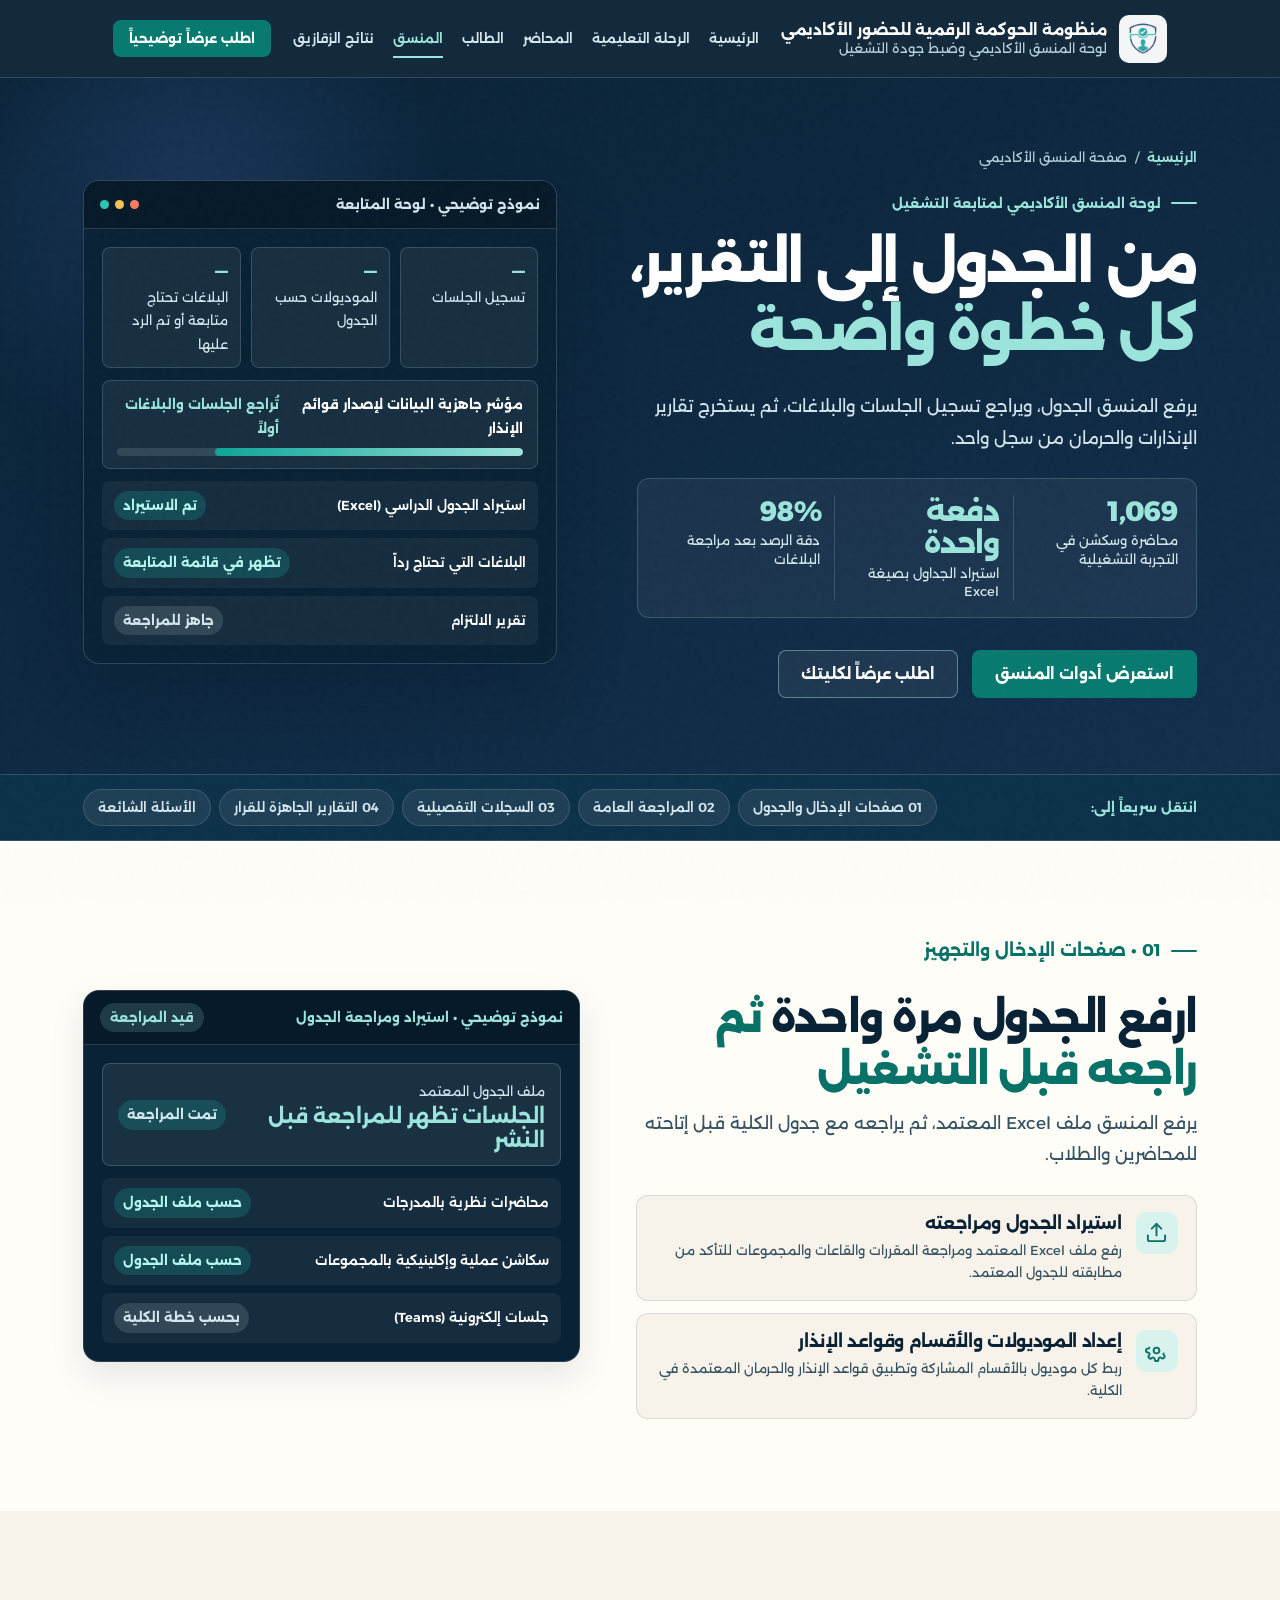
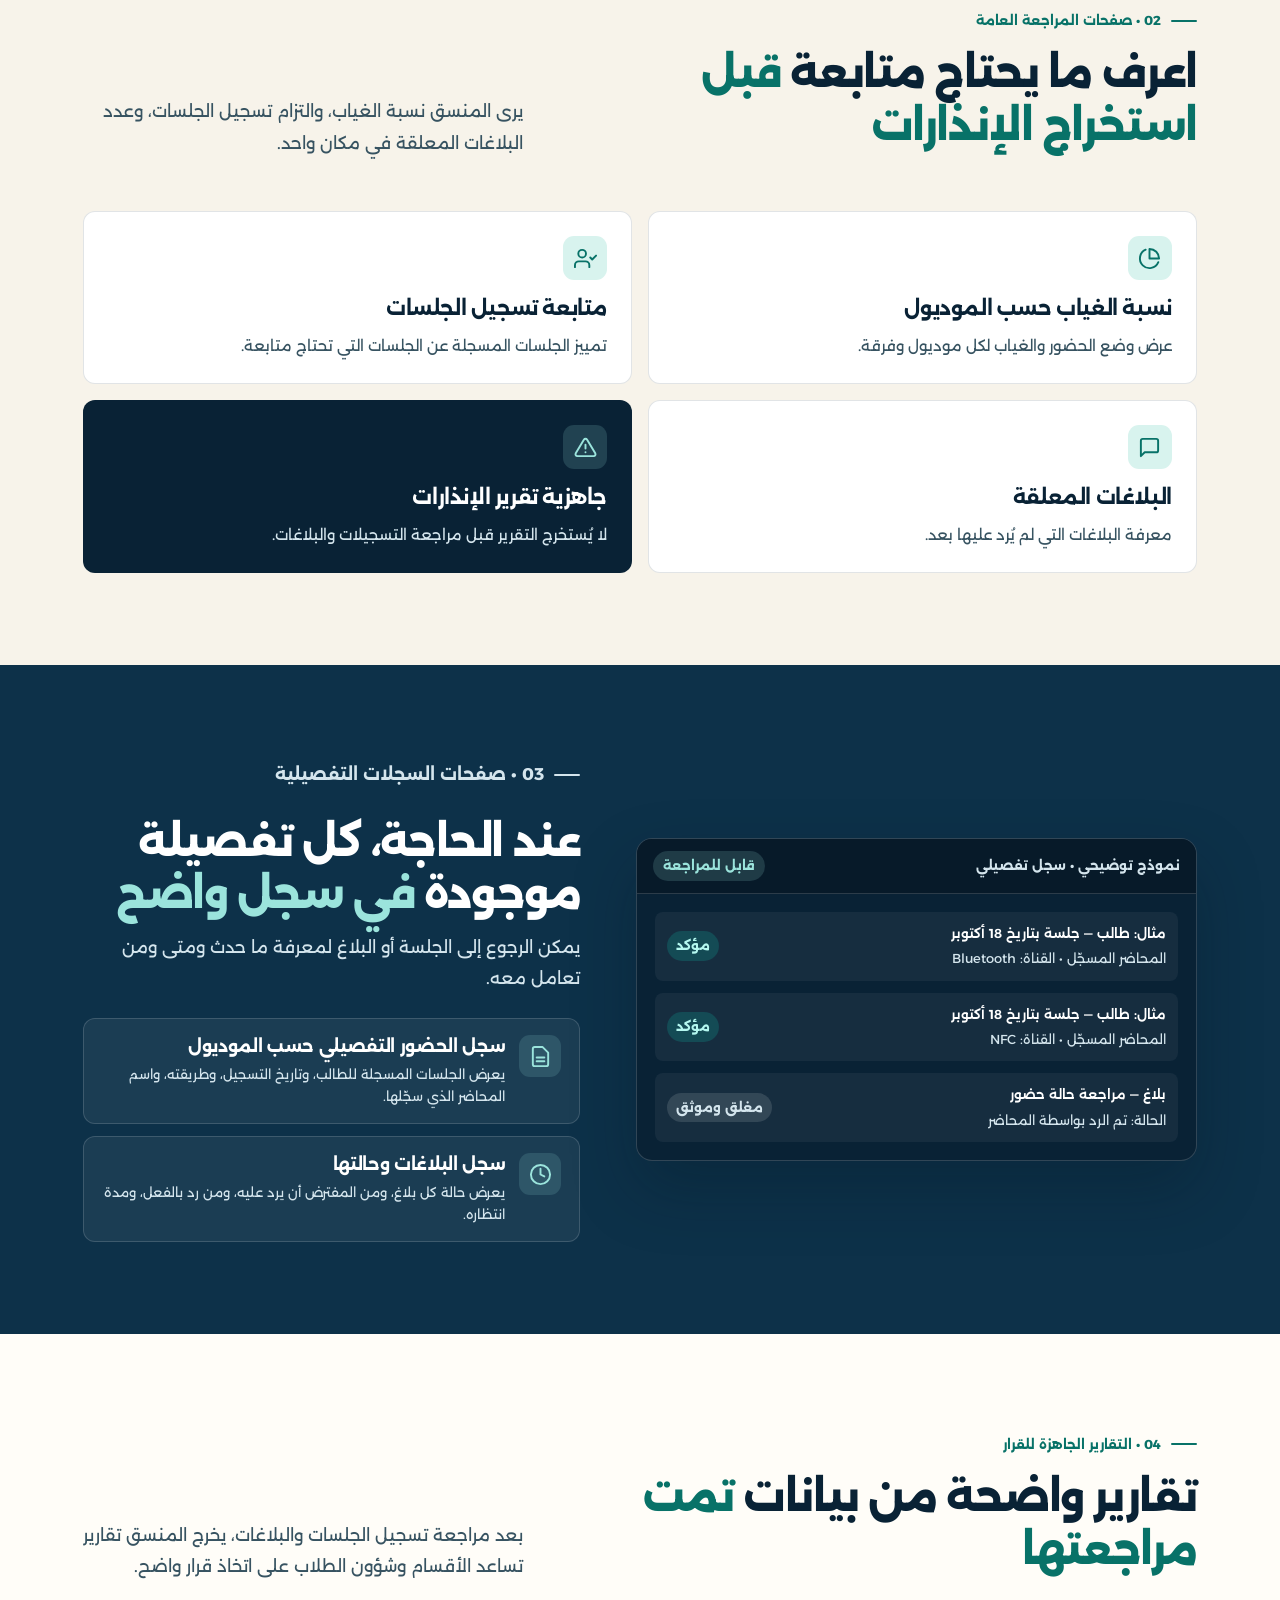
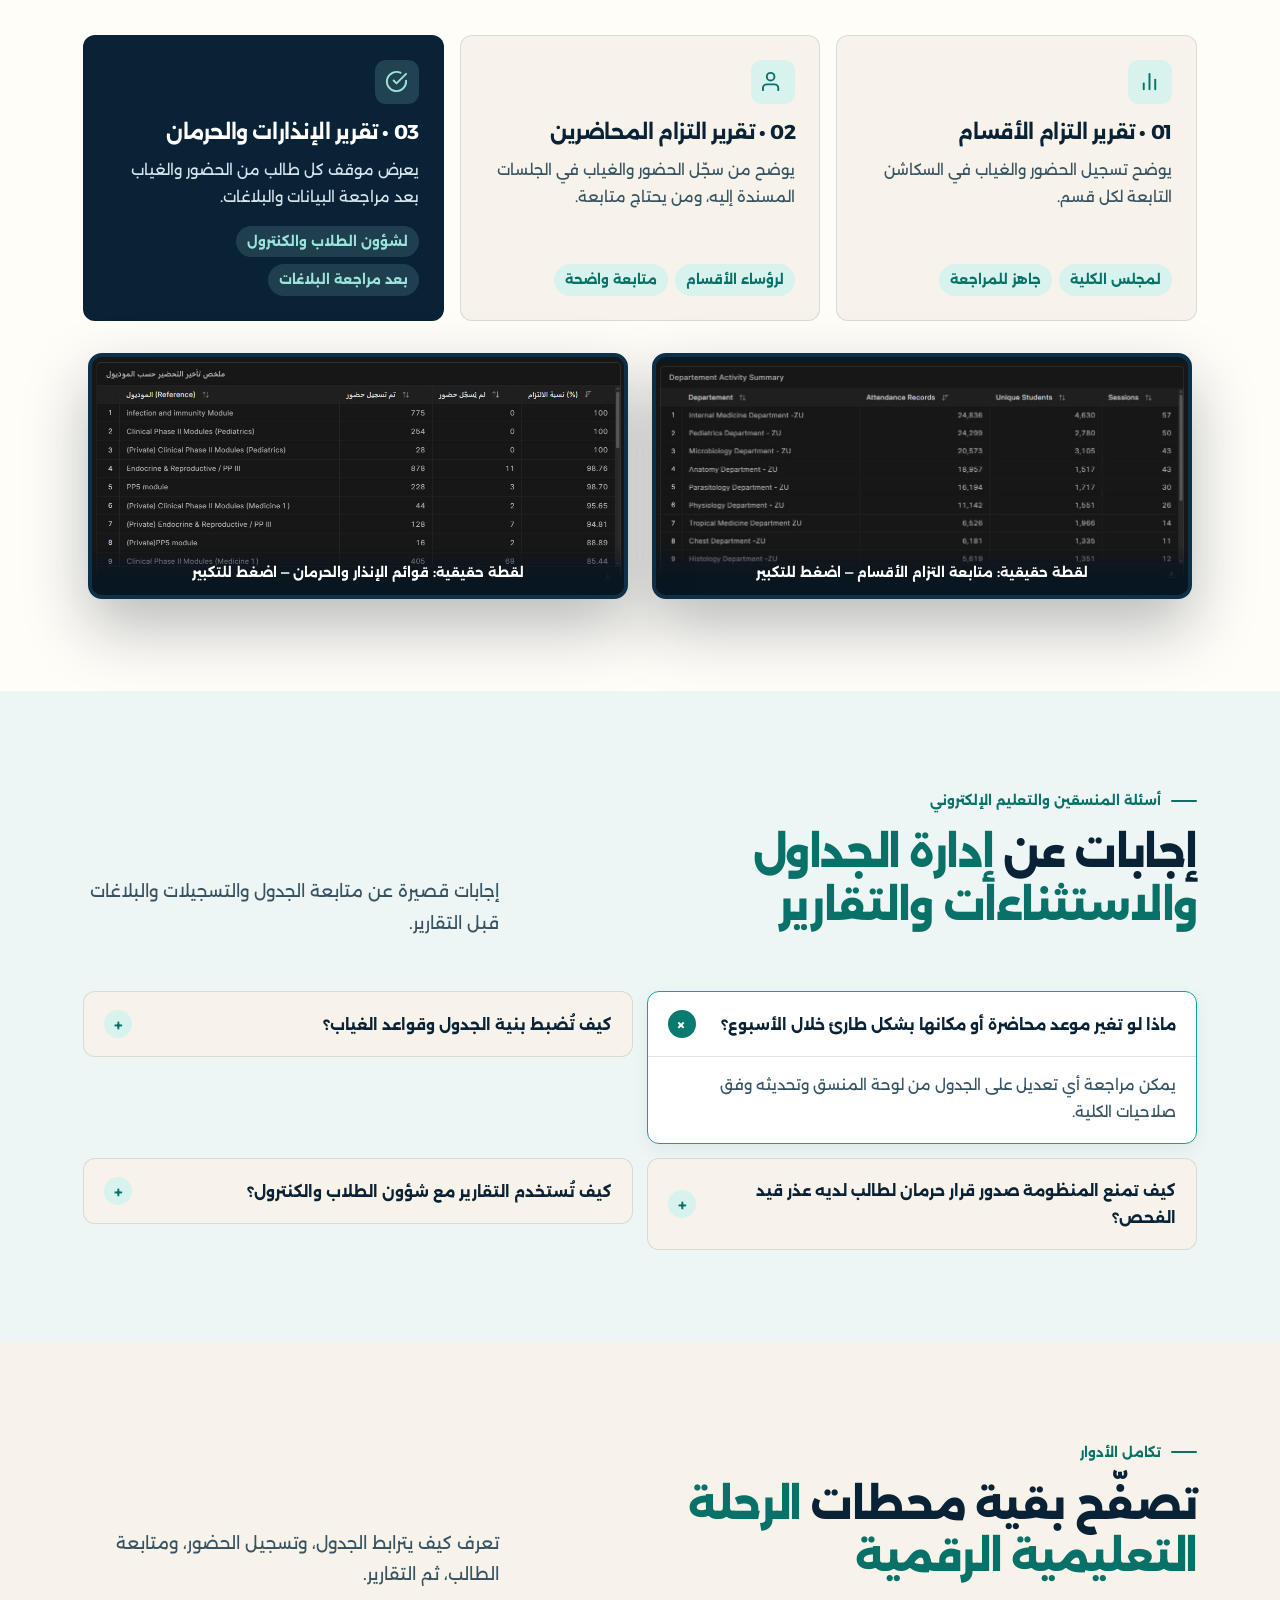
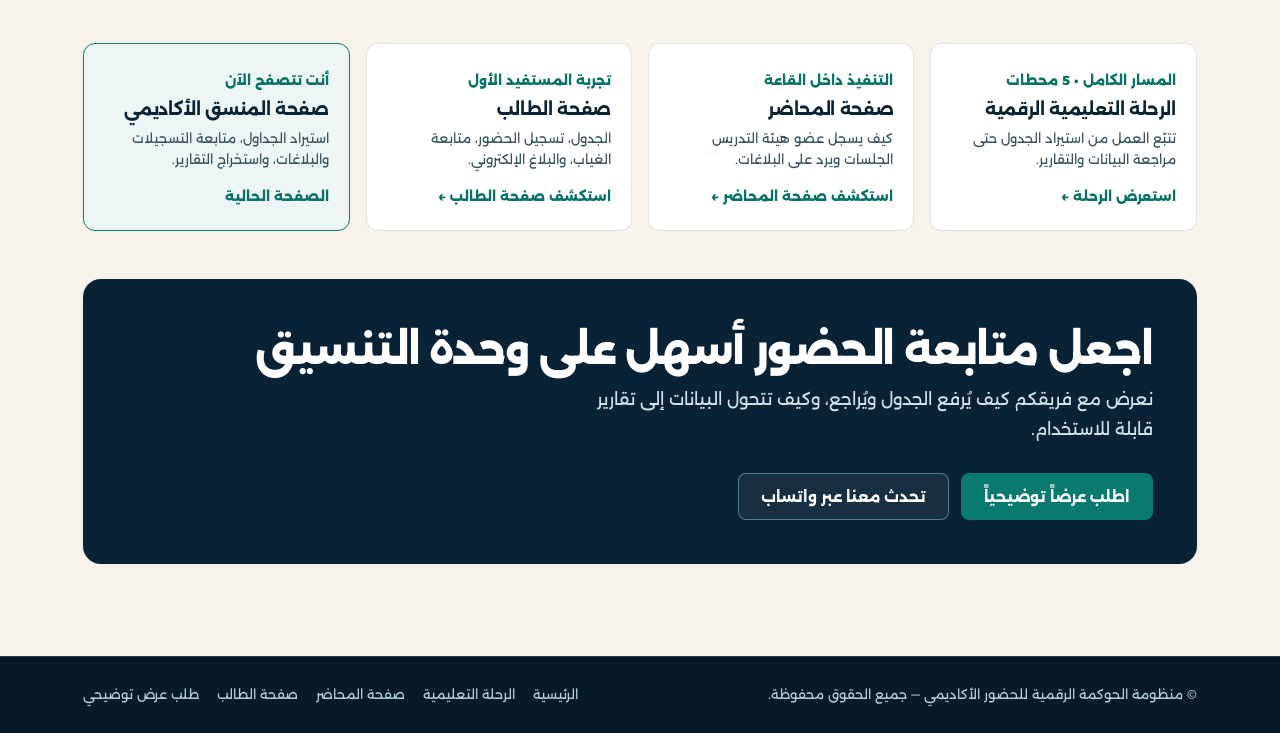
==== commit f22236a8: "refine internal page Arabic content" ====
--- a/coordinator.html
+++ b/coordinator.html
@@ -4,7 +4,7 @@
   <meta charset="UTF-8">
   <meta name="viewport" content="width=device-width, initial-scale=1.0">
   <title>تجربة المنسق الأكاديمي | منظومة الحوكمة الرقمية للحضور الأكاديمي</title>
-  <meta name="description" content="لوحة المنسق الأكاديمي ووحدة التعليم الإلكتروني: استيراد الجداول بصيغة Excel دفعة واحدة، مراقبة التزام الرصد والشكاوى المعلقة، واستخراج تقارير الأقسام والإنذارات والحرمان الجاهزة للقرار.">
+  <meta name="description" content="لوحة للمنسق الأكاديمي ووحدة التعليم الإلكتروني: استيراد الجدول بصيغة Excel، ومراجعة تسجيل الجلسات والبلاغات، واستخراج تقارير الالتزام والإنذارات والحرمان.">
   <meta name="theme-color" content="#092235">
 
   <!-- Favicons -->
@@ -15,13 +15,13 @@
   <meta property="og:type" content="website">
   <meta property="og:locale" content="ar_EG">
   <meta property="og:title" content="تجربة المنسق الأكاديمي | منظومة الحوكمة الرقمية للحضور الأكاديمي">
-  <meta property="og:description" content="إدارة الجداول الدراسية ومراقبة جودة الرصد وحسم البلاغات واستخراج تقارير الحرمان بدقة تتجاوز 98%.">
+  <meta property="og:description" content="إدارة الجداول، ومتابعة تسجيل الجلسات والبلاغات، واستخراج تقارير الإنذارات والحرمان بعد مراجعة البيانات.">
   <meta property="og:image" content="assets/og-cover.jpg">
   <meta property="og:image:width" content="1200">
   <meta property="og:image:height" content="630">
   <meta name="twitter:card" content="summary_large_image">
   <meta name="twitter:title" content="تجربة المنسق الأكاديمي | منظومة الحوكمة الرقمية للحضور الأكاديمي">
-  <meta name="twitter:description" content="مركز عمليات رقمي متكامل للمنسقين ووحدات التعليم الإلكتروني وشؤون الطلاب.">
+  <meta name="twitter:description" content="استيراد الجدول، ومتابعة التسجيلات والبلاغات، واستخراج تقارير تساعد على المراجعة الأكاديمية.">
   <meta name="twitter:image" content="assets/og-cover.jpg">
 
   <!-- Fonts -->
@@ -100,24 +100,24 @@
             <span>صفحة المنسق الأكاديمي</span>
           </nav>
 
-          <p class="eyebrow">مركز التشغيل وضبط الجودة • من الجدول حتى القرار</p>
-          <h1>تحكّم كامل في الجداول ومؤشرات الالتزام <em>دون غرق في ملفات متفرقة</em></h1>
+           <p class="eyebrow">لوحة المنسق الأكاديمي لمتابعة التشغيل</p>
+           <h1>من الجدول إلى التقرير، <em>كل خطوة واضحة</em></h1>
           <p class="hero-lead">
-            ينتقل دور المنسق الأكاديمي ووحدة التعليم الإلكتروني من مطاردة الكشوف الورقية وتفريغها يدوياً إلى إدارة غرفة عمليات ذكية ترفع الجداول دفعة واحدة، تراقب التزام الرصد، وتضمن جاهزية البيانات قبل استخراج أي قرار حرمان.
+             يرفع المنسق الجدول، ويراجع تسجيل الجلسات والبلاغات، ثم يستخرج تقارير الإنذارات والحرمان من سجل واحد.
           </p>
 
           <div class="hero-stats" aria-label="مؤشرات تشغيل لوحة المنسق">
             <div class="hero-stat">
               <strong data-count="1069">1,069</strong>
-              <span>محاضرة وسكشن مدار عبر اللوحة</span>
+               <span>محاضرة وسكشن في التجربة التشغيلية</span>
             </div>
             <div class="hero-stat">
               <strong>دفعة واحدة</strong>
               <span>استيراد الجداول بصيغة Excel</span>
             </div>
             <div class="hero-stat">
-              <strong>+98%</strong>
-              <span>دقة السجلات المعتمدة للتقارير</span>
+               <strong>98%</strong>
+               <span>دقة الرصد بعد مراجعة البلاغات</span>
             </div>
           </div>
 
@@ -130,47 +130,47 @@
         <!-- Bespoke Coordinator Operations Console -->
         <div class="console-window" aria-label="معاينة توضيحية للوحة عمليات المنسق الأكاديمي">
           <div class="console-topbar">
-            <span class="console-title">غرفة عمليات التنسيق الأكاديمي • لوحة الجاهزية</span>
+             <span class="console-title">نموذج توضيحي • لوحة المتابعة</span>
             <span class="window-dots" aria-hidden="true"><i></i><i></i><i></i></span>
           </div>
           <div class="console-body">
             <div class="console-kpis">
               <div class="console-kpi">
-                <strong>99.1%</strong>
-                <span>التزام رصد الجلسات</span>
+                 <strong>—</strong>
+                 <span>تسجيل الجلسات</span>
               </div>
               <div class="console-kpi">
-                <strong>18 موديول</strong>
-                <span>مفعّل على الجدول</span>
+                 <strong>—</strong>
+                 <span>الموديولات حسب الجدول</span>
               </div>
               <div class="console-kpi">
-                <strong>أقل من 24 س</strong>
-                <span>زمن حسم البلاغات</span>
+                 <strong>—</strong>
+                 <span>البلاغات تحتاج متابعة أو تم الرد عليها</span>
               </div>
             </div>
 
             <div class="ui-meter">
               <div class="ui-meter-head">
                 <b>مؤشر جاهزية البيانات لإصدار قوائم الإنذار</b>
-                <span>مكتمل وجاهز للتصدير</span>
+                 <span>تُراجع الجلسات والبلاغات أولاً</span>
               </div>
               <div class="ui-meter-track">
-                <div class="ui-meter-fill" style="width: 98.4%"></div>
+                 <div class="ui-meter-fill" style="width: 76%"></div>
               </div>
             </div>
 
             <div class="ui-list">
               <div class="ui-row">
-                <b>استيراد جدول الأسبوع السابع (Excel)</b>
-                <span class="ui-chip chip-ok">تم التوزيع بنجاح</span>
+                 <b>استيراد الجدول الدراسي (Excel)</b>
+                 <span class="ui-chip chip-ok">تم الاستيراد</span>
               </div>
               <div class="ui-row">
-                <b>بلاغات معلقة تجاوزت 48 ساعة</b>
-                <span class="ui-chip chip-ok">صفر بلاغات متأخرة</span>
+                 <b>البلاغات التي تحتاج رداً</b>
+                 <span class="ui-chip chip-ok">تظهر في قائمة المتابعة</span>
               </div>
               <div class="ui-row">
-                <b>تقرير التزام الأقسام والمحاضرين</b>
-                <span class="ui-chip chip-info">جاهز بصيغة Excel / PDF</span>
+                 <b>تقرير الالتزام</b>
+                 <span class="ui-chip chip-info">جاهز للمراجعة</span>
               </div>
             </div>
           </div>
@@ -200,9 +200,9 @@
         <div class="split-feature">
           <div class="split-copy">
             <p class="eyebrow dark">01 • صفحات الإدخال والتجهيز</p>
-            <h2>ارفع الجدول الدراسي بصيغة Excel <em>وجهّز الموديولات دفعة واحدة</em></h2>
+            <h2>ارفع الجدول مرة واحدة <em>ثم راجعه قبل التشغيل</em></h2>
             <p>
-              بدل إدخال كل محاضرة وسكشن يدوياً، تمنح المنظومة المنسق أدوات استيراد ذكية تفحص ملفات الجدول وتوزع الجلسات تلقائياً على حسابات المحاضرين والطلاب.
+              يرفع المنسق ملف Excel المعتمد، ثم يراجعه مع جدول الكلية قبل إتاحته للمحاضرين والطلاب.
             </p>
 
             <div class="feature-rows">
@@ -213,8 +213,8 @@
                   </svg>
                 </div>
                 <div>
-                  <h3>استيراد الجدول الإلكتروني وفحص التعارضات</h3>
-                  <p>رفع ملف Excel المعتمد من الكلية مع مراجعة فورية لأسماء المقررات والقاعات والمجموعات قبل النشر.</p>
+                   <h3>استيراد الجدول ومراجعته</h3>
+                   <p>رفع ملف Excel المعتمد ومراجعة المقررات والقاعات والمجموعات للتأكد من مطابقته للجدول المعتمد.</p>
                 </div>
               </article>
 
@@ -225,8 +225,8 @@
                   </svg>
                 </div>
                 <div>
-                  <h3>تجهيز الموديولات والأقسام ونسب اللوائح</h3>
-                  <p>ربط كل موديول بالأقسام العلمية المشاركة وتحديد نسب الإنذار والحرمان المعتمدة في لائحة البرنامج.</p>
+                   <h3>إعداد الموديولات والأقسام وقواعد الإنذار</h3>
+                   <p>ربط كل موديول بالأقسام المشاركة وتطبيق قواعد الإنذار والحرمان المعتمدة في الكلية.</p>
                 </div>
               </article>
             </div>
@@ -235,29 +235,29 @@
           <div class="split-visual">
             <div class="ui-mockup" aria-label="نموذج شاشة استيراد ومراجعة الجدول للمنسق">
               <div class="ui-mockup-bar">
-                <span class="ui-mockup-title">معالج استيراد الجداول • Excel Import</span>
-                <span class="ui-status-pill">تم التحقق الآلي</span>
+                 <span class="ui-mockup-title">نموذج توضيحي • استيراد ومراجعة الجدول</span>
+                 <span class="ui-status-pill">قيد المراجعة</span>
               </div>
               <div class="ui-mockup-body">
                 <div class="ui-highlight-box">
                   <div>
-                    <span>ملف: Schedule_Semester1_Med.xlsx</span>
-                    <strong>248 جلسة جاهزة للنشر</strong>
+                     <span>ملف الجدول المعتمد</span>
+                     <strong>الجلسات تظهر للمراجعة قبل النشر</strong>
                   </div>
-                  <span class="ui-chip chip-ok">0 أخطاء تنسيق</span>
+                   <span class="ui-chip chip-ok">تمت المراجعة</span>
                 </div>
                 <div class="ui-list">
                   <div class="ui-row">
-                    <b>محاضرات نظرية بالمدرجات</b>
-                    <span class="ui-chip chip-ok">96 محاضرة</span>
+                     <b>محاضرات نظرية بالمدرجات</b>
+                     <span class="ui-chip chip-ok">حسب ملف الجدول</span>
                   </div>
                   <div class="ui-row">
-                    <b>سكاشن عملية وإكلينيكية بالمجموعات</b>
-                    <span class="ui-chip chip-ok">128 سكشن</span>
+                     <b>سكاشن عملية وإكلينيكية بالمجموعات</b>
+                     <span class="ui-chip chip-ok">حسب ملف الجدول</span>
                   </div>
                   <div class="ui-row">
-                    <b>جلسات إلكترونية متزامنة (Teams)</b>
-                    <span class="ui-chip chip-info">24 جلسة</span>
+                     <b>جلسات إلكترونية (Teams)</b>
+                     <span class="ui-chip chip-info">بحسب خطة الكلية</span>
                   </div>
                 </div>
               </div>
@@ -275,10 +275,10 @@
         <div class="section-head">
           <div>
             <p class="eyebrow dark">02 • صفحات المراجعة العامة</p>
-            <h2>بانوراما تشغيلية ترصد <em>انتظام الفصل الدراسي لحظة بلحظة</em></h2>
+            <h2>اعرف ما يحتاج متابعة <em>قبل استخراج الإنذارات</em></h2>
           </div>
           <p>
-            يرى المنسق الصورة الكلية لجميع الفرق والموديولات في شاشة واحدة، ليتدخل مبكراً قبل تفاقم أي فجوة في الرصد أو الغياب.
+             يرى المنسق نسبة الغياب، والتزام تسجيل الجلسات، وعدد البلاغات المعلقة في مكان واحد.
           </p>
         </div>
 
@@ -289,8 +289,8 @@
                 <path d="M21.21 15.89A10 10 0 1 1 8 2.83"/><path d="M22 12A10 10 0 0 0 12 2v10z"/>
               </svg>
             </div>
-            <h3>نسبة غياب كل موديول ومقرر</h3>
-            <p>مقارنة حية لمعدلات الحضور والغياب بين الموديولات والفرق الدراسية لاكتشاف المقررات ذات الكثافة الأعلى في الغياب.</p>
+             <h3>نسبة الغياب حسب الموديول</h3>
+             <p>عرض وضع الحضور والغياب لكل موديول وفرقة.</p>
           </article>
 
           <article class="cap-card">
@@ -299,8 +299,8 @@
                 <path d="M16 21v-2a4 4 0 0 0-4-4H5a4 4 0 0 0-4 4v2"/><circle cx="8.5" cy="7" r="4"/><polyline points="17 11 19 13 23 9"/>
               </svg>
             </div>
-            <h3>متابعة التزام المحاضرين بالرصد</h3>
-            <p>فرز فوري للجلسات التي تم رصدها واعتمادها مقابل الجلسات المجدولة التي لم تُغلق بعد للتواصل السريع مع القسم المعني.</p>
+             <h3>متابعة تسجيل الجلسات</h3>
+             <p>تمييز الجلسات المسجلة عن الجلسات التي تحتاج متابعة.</p>
           </article>
 
           <article class="cap-card">
@@ -309,8 +309,8 @@
                 <path d="M21 15a2 2 0 0 1-2 2H7l-4 4V5a2 2 0 0 1 2-2h14a2 2 0 0 1 2 2z"/>
               </svg>
             </div>
-            <h3>مؤشر الشكاوى والبلاغات المعلقة</h3>
-            <p>متابعة مركزية لأعداد البلاغات المفتوحة في كل قسم لضمان عدم بقاء أي تظلم طلابي معلّقاً قبل إصدار القوائم.</p>
+             <h3>البلاغات المعلقة</h3>
+             <p>معرفة البلاغات التي لم يُرد عليها بعد.</p>
           </article>
 
           <article class="cap-card featured-dark">
@@ -319,8 +319,8 @@
                 <path d="M10.29 3.86L1.82 18a2 2 0 0 0 1.71 3h16.94a2 2 0 0 0 1.71-3L13.71 3.86a2 2 0 0 0-3.42 0z"/><line x1="12" y1="9" x2="12" y2="13"/><line x1="12" y1="17" x2="12.01" y2="17"/>
               </svg>
             </div>
-            <h3>الإنذارات المبكرة وموقف الحرمان</h3>
-            <p>حصر تلقائي للطلاب المقتربين من سقف الغياب المسموح به لإرسال تنبيهات الإرشاد الأكاديمي في التوقيت الصحيح.</p>
+             <h3>جاهزية تقرير الإنذارات</h3>
+             <p>لا يُستخرج التقرير قبل مراجعة التسجيلات والبلاغات.</p>
           </article>
         </div>
       </div>
@@ -334,9 +334,9 @@
         <div class="split-feature reverse">
           <div class="split-copy">
             <p class="eyebrow">03 • صفحات السجلات التفصيلية</p>
-            <h2>مرجعية تدقيق كاملة تجيب عن <em>من حضر ومتى وبأي صلاحية</em></h2>
+            <h2>عند الحاجة، كل تفصيلة موجودة <em>في سجل واضح</em></h2>
             <p>
-              عند الحاجة للتحقق من أي واقعة أو مراجعة تظلم رسمي، لا يبحث المنسق في أضابير ورقية؛ بل يفتح سجلاً إلكترونياً موثقاً بالثانية والتاريخ.
+              يمكن الرجوع إلى الجلسة أو البلاغ لمعرفة ما حدث ومتى ومن تعامل معه.
             </p>
 
             <div class="feature-rows">
@@ -348,7 +348,7 @@
                 </div>
                 <div>
                   <h3>سجل الحضور التفصيلي حسب الموديول</h3>
-                  <p>يعرض لكل طالب الجلسات التي حضرها، توقيت الرصد، وسيلة التحقق (Bluetooth / NFC / Teams / Manual)، واسم المحاضر المسجِّل.</p>
+                   <p>يعرض الجلسات المسجلة للطالب، وتاريخ التسجيل، وطريقته، واسم المحاضر الذي سجّلها.</p>
                 </div>
               </article>
 
@@ -359,8 +359,8 @@
                   </svg>
                 </div>
                 <div>
-                  <h3>سجل الشكاوى وزمن الاستجابة</h3>
-                  <p>يرصد تاريخ تقديم كل بلاغ، حالته الراهنة، مدة بقائه دون حسم، والقرار المتخذ بشأنه لضمان العدالة وسرعة الإنجاز.</p>
+                   <h3>سجل البلاغات وحالتها</h3>
+                   <p>يعرض حالة كل بلاغ، ومن المفترض أن يرد عليه، ومن رد بالفعل، ومدة انتظاره.</p>
                 </div>
               </article>
             </div>
@@ -369,28 +369,28 @@
           <div class="split-visual">
             <div class="console-window" aria-label="نموذج سجل التدقيق التفصيلي للمنسق">
               <div class="console-topbar">
-                <span class="console-title">سجل التدقيق التفصيلي • موديول الجراحة</span>
-                <span class="ui-status-pill">فلترة فورية</span>
+                 <span class="console-title">نموذج توضيحي • سجل تفصيلي</span>
+                 <span class="ui-status-pill">قابل للمراجعة</span>
               </div>
               <div class="console-body">
                 <div class="ui-row">
                   <div>
-                    <b>سلمى أشرف نبيل — جلسة 18 أكتوبر (10:04 ص)</b>
-                    <div><small>المسجِّل: أ.د. محمود سامي • القناة: Bluetooth</small></div>
+                     <b>مثال: طالب — جلسة بتاريخ 18 أكتوبر</b>
+                     <div><small>المحاضر المسجّل • القناة: Bluetooth</small></div>
                   </div>
                   <span class="ui-chip chip-ok">مؤكد</span>
                 </div>
                 <div class="ui-row">
                   <div>
-                    <b>كريم وائل فوزي — جلسة 18 أكتوبر (10:19 ص)</b>
-                    <div><small>المسجِّل: د. نهى عادل • القناة: بطاقة NFC</small></div>
+                     <b>مثال: طالب — جلسة بتاريخ 18 أكتوبر</b>
+                     <div><small>المحاضر المسجّل • القناة: NFC</small></div>
                   </div>
                   <span class="ui-chip chip-ok">مؤكد</span>
                 </div>
                 <div class="ui-row">
                   <div>
-                    <b>بلاغ #1042 — مراجعة عذر طبي موثق</b>
-                    <div><small>زمن الاستجابة: 6 ساعات • تم القبول بواسطة المحاضر</small></div>
+                     <b>بلاغ — مراجعة حالة حضور</b>
+                     <div><small>الحالة: تم الرد بواسطة المحاضر</small></div>
                   </div>
                   <span class="ui-chip chip-info">مغلق وموثق</span>
                 </div>
@@ -409,10 +409,10 @@
         <div class="section-head">
           <div>
             <p class="eyebrow dark">04 • التقارير الجاهزة للقرار</p>
-            <h2>ثلاثة تقارير رسمية مستخرجة <em>بعد التحقق من جاهزية البيانات</em></h2>
+            <h2>تقارير واضحة من بيانات <em>تمت مراجعتها</em></h2>
           </div>
           <p>
-            لا تُستخرج قوائم الحرمان بصورة متسرعة؛ بل تمر عبر بوابة تحقق تضمن اكتمال رصد المحاضرات وحسم البلاغات المعلقة أولاً.
+             بعد مراجعة تسجيل الجلسات والبلاغات، يخرج المنسق تقارير تساعد الأقسام وشؤون الطلاب على اتخاذ قرار واضح.
           </p>
         </div>
 
@@ -424,10 +424,10 @@
               </svg>
             </div>
             <h3>01 • تقرير التزام الأقسام</h3>
-            <p>يقيس نسبة تنفيذ ورصد الجلسات المجدولة لكل قسم علمي وموديول على مدار الأسابيع الدراسية.</p>
+             <p>يوضح تسجيل الحضور والغياب في السكاشن التابعة لكل قسم.</p>
             <ul class="pill-list">
               <li>لمجلس الكلية</li>
-              <li>تصدير PDF / Excel</li>
+               <li>جاهز للمراجعة</li>
             </ul>
           </article>
 
@@ -438,10 +438,10 @@
               </svg>
             </div>
             <h3>02 • تقرير التزام المحاضرين</h3>
-            <p>يوضح عدد الجلسات المسندة والمرصودة لكل عضو هيئة تدريس ومعدلات سرعة البت في بلاغات الطلاب.</p>
+             <p>يوضح من سجّل الحضور والغياب في الجلسات المسندة إليه، ومن يحتاج متابعة.</p>
             <ul class="pill-list">
               <li>لرؤساء الأقسام</li>
-              <li>شفافية كاملة</li>
+               <li>متابعة واضحة</li>
             </ul>
           </article>
 
@@ -452,10 +452,10 @@
               </svg>
             </div>
             <h3>03 • تقرير الإنذارات والحرمان</h3>
-            <p>كشوف رسمية دقيقة بالطلاب المتجاوزين للنسب اللائحية بعد إغلاق جميع البلاغات المعلقة واعتماد السجلات.</p>
+             <p>يعرض موقف كل طالب من الحضور والغياب بعد مراجعة البيانات والبلاغات.</p>
             <ul class="pill-list">
               <li>لشؤون الطلاب والكنترول</li>
-              <li>دقة +98%</li>
+               <li>بعد مراجعة البلاغات</li>
             </ul>
           </article>
         </div>
@@ -486,7 +486,7 @@
             <h2>إجابات عن <em>إدارة الجداول والاستثناءات والتقارير</em></h2>
           </div>
           <p>
-            كيف تتعامل لوحة المنسق مع التعديلات الطارئة وتعدد البرامج الأكاديمية.
+             إجابات قصيرة عن متابعة الجدول والتسجيلات والبلاغات قبل التقارير.
           </p>
         </div>
 
@@ -497,17 +497,17 @@
               <span class="faq-icon" aria-hidden="true">+</span>
             </summary>
             <div class="faq-answer">
-              يعدل المنسق توقيت أو قاعة الجلسة من لوحة التحكم في ثوانٍ، فينعكس التحديث تلقائياً في جدول كل من المحاضر وطلاب المجموعة دون الحاجة لإعادة رفع الملف بالكامل.
+               يمكن مراجعة أي تعديل على الجدول من لوحة المنسق وتحديثه وفق صلاحيات الكلية.
             </div>
           </details>
 
           <details class="faq-item">
             <summary>
-              <span>هل تدعم المنظومة نظام الموديولات الطبية ونظام الساعات المعتمدة معاً؟</span>
+              <span>كيف تُضبط بنية الجدول وقواعد الغياب؟</span>
               <span class="faq-icon" aria-hidden="true">+</span>
             </summary>
             <div class="faq-answer">
-              نعم؛ صُممت بنية المقررات بمرونة تدعم الموديولات التكاملية متعددة الأقسام (كما في كليات الطب)، وكذلك المقررات الفصلية والساعات المعتمدة في الكليات الهندسية والنظرية.
+              تُضبط بنية الجدول واللوائح بحسب نظام الكلية، ويُؤكَّد نطاق التهيئة خلال العرض التشغيلي.
             </div>
           </details>
 
@@ -517,17 +517,17 @@
               <span class="faq-icon" aria-hidden="true">+</span>
             </summary>
             <div class="faq-answer">
-              تنبه بوابة الجاهزية المنسق فوراً بوجود أي جلسات غير مرصودة أو بلاغات طلابية معلقة لم تُحسم بعد، لضمان إغلاقها قبل استخراج الكشف النهائي للكنترول.
+               تظهر الجلسات غير المسجلة والبلاغات المعلقة للمنسق قبل استخراج التقرير، ليُراجعها أولاً.
             </div>
           </details>
 
           <details class="faq-item">
             <summary>
-              <span>ما الصيغ المتاحة لتصدير التقارير إلى شؤون الطلاب ومجلس الكلية؟</span>
+              <span>كيف تُستخدم التقارير مع شؤون الطلاب والكنترول؟</span>
               <span class="faq-icon" aria-hidden="true">+</span>
             </summary>
             <div class="faq-answer">
-              يمكن تصدير جميع السجلات والتقارير بصيغ Excel وCSV القياسية للمطابقة مع أنظمة الكنترول، وبصيغة تقارير منسقة جاهزة للطباعة والاعتماد الرسمي.
+              يستخرج المنسق التقارير من المنصة لاستخدامها في المراجعة مع شؤون الطلاب والكنترول.
             </div>
           </details>
         </div>
@@ -541,11 +541,11 @@
       <div class="section-inner reveal">
         <div class="section-head">
           <div>
-            <p class="eyebrow dark">تكامل الأدوار الأربعة</p>
-            <h2>تصفّح بقية محطات <em>منظومة الحوكمة الرقمية</em></h2>
+            <p class="eyebrow dark">تكامل الأدوار</p>
+            <h2>تصفّح بقية محطات <em>الرحلة التعليمية الرقمية</em></h2>
           </div>
           <p>
-            لوحة المنسق هي حلقة الوصل التي تضبط تدفق البيانات بين القاعة الدراسية ومكتب عميد الكلية.
+             تعرف كيف يترابط الجدول، وتسجيل الحضور، ومتابعة الطالب، ثم التقارير.
           </p>
         </div>
 
@@ -554,7 +554,7 @@
             <div class="ecosystem-card-top">
               <span>المسار الكامل • 5 محطات</span>
               <h3>الرحلة التعليمية الرقمية</h3>
-              <p>كيف تترابط مهام المنسق والمحاضر والطالب والإدارة في مسار واحد.</p>
+               <p>تتبّع العمل من استيراد الجدول حتى مراجعة البيانات والتقارير.</p>
             </div>
             <span class="ecosystem-link-label">استعرض الرحلة ←</span>
           </a>
@@ -563,7 +563,7 @@
             <div class="ecosystem-card-top">
               <span>التنفيذ داخل القاعة</span>
               <h3>صفحة المحاضر</h3>
-              <p>كيف يرصد عضو هيئة التدريس الجلسات ويحسم البلاغات بمرونة.</p>
+               <p>كيف يسجل عضو هيئة التدريس الجلسات ويرد على البلاغات.</p>
             </div>
             <span class="ecosystem-link-label">استكشف صفحة المحاضر ←</span>
           </a>
@@ -572,7 +572,7 @@
             <div class="ecosystem-card-top">
               <span>تجربة المستفيد الأول</span>
               <h3>صفحة الطالب</h3>
-              <p>الجدول الذكي، تسجيل الحضور، متابعة النسب، والبلاغ الإلكتروني.</p>
+               <p>الجدول، تسجيل الحضور، متابعة الغياب، والبلاغ الإلكتروني.</p>
             </div>
             <span class="ecosystem-link-label">استكشف صفحة الطالب ←</span>
           </a>
@@ -581,7 +581,7 @@
             <div class="ecosystem-card-top">
               <span>أنت تتصفح الآن</span>
               <h3>صفحة المنسق الأكاديمي</h3>
-              <p>استيراد الجداول ومراقبة الجودة واستخراج التقارير الرسمية.</p>
+               <p>استيراد الجداول، متابعة التسجيلات والبلاغات، واستخراج التقارير.</p>
             </div>
             <span class="ecosystem-link-label">الصفحة الحالية</span>
           </div>
@@ -589,8 +589,8 @@
 
         <div class="subpage-cta-box" style="margin-top: var(--sp-7);">
           <div>
-            <h2>امنح وحدة التنسيق وشؤون التعليم أداة دقيقة بلا عبء ورقي</h2>
-            <p>نستعرض مع فريقكم في جلسة مباشرة كيفية رفع جدول كليتكم الفعلي واستخراج تقارير الالتزام والإنذارات.</p>
+             <h2>اجعل متابعة الحضور أسهل على وحدة التنسيق</h2>
+             <p>نعرض مع فريقكم كيف يُرفع الجدول ويُراجع، وكيف تتحول البيانات إلى تقارير قابلة للاستخدام.</p>
           </div>
           <div class="subpage-cta-actions">
             <a class="btn btn-primary" href="index.html#contact">اطلب عرضاً توضيحياً</a>
@@ -630,7 +630,7 @@
     <button class="gallery-close" type="button" aria-label="إغلاق المعاينة">×</button>
     <button class="gallery-prev" type="button" aria-label="الصورة السابقة">❯</button>
     <figure>
-      <img src="assets/insight-5.jpg" alt="" width="1072" height="457">
+          <img src="assets/insight-5.jpg" alt="" width="1072" height="457" loading="lazy">
       <figcaption>
         <span class="gallery-counter">1 / 2</span>
         <span class="gallery-caption-text"></span>
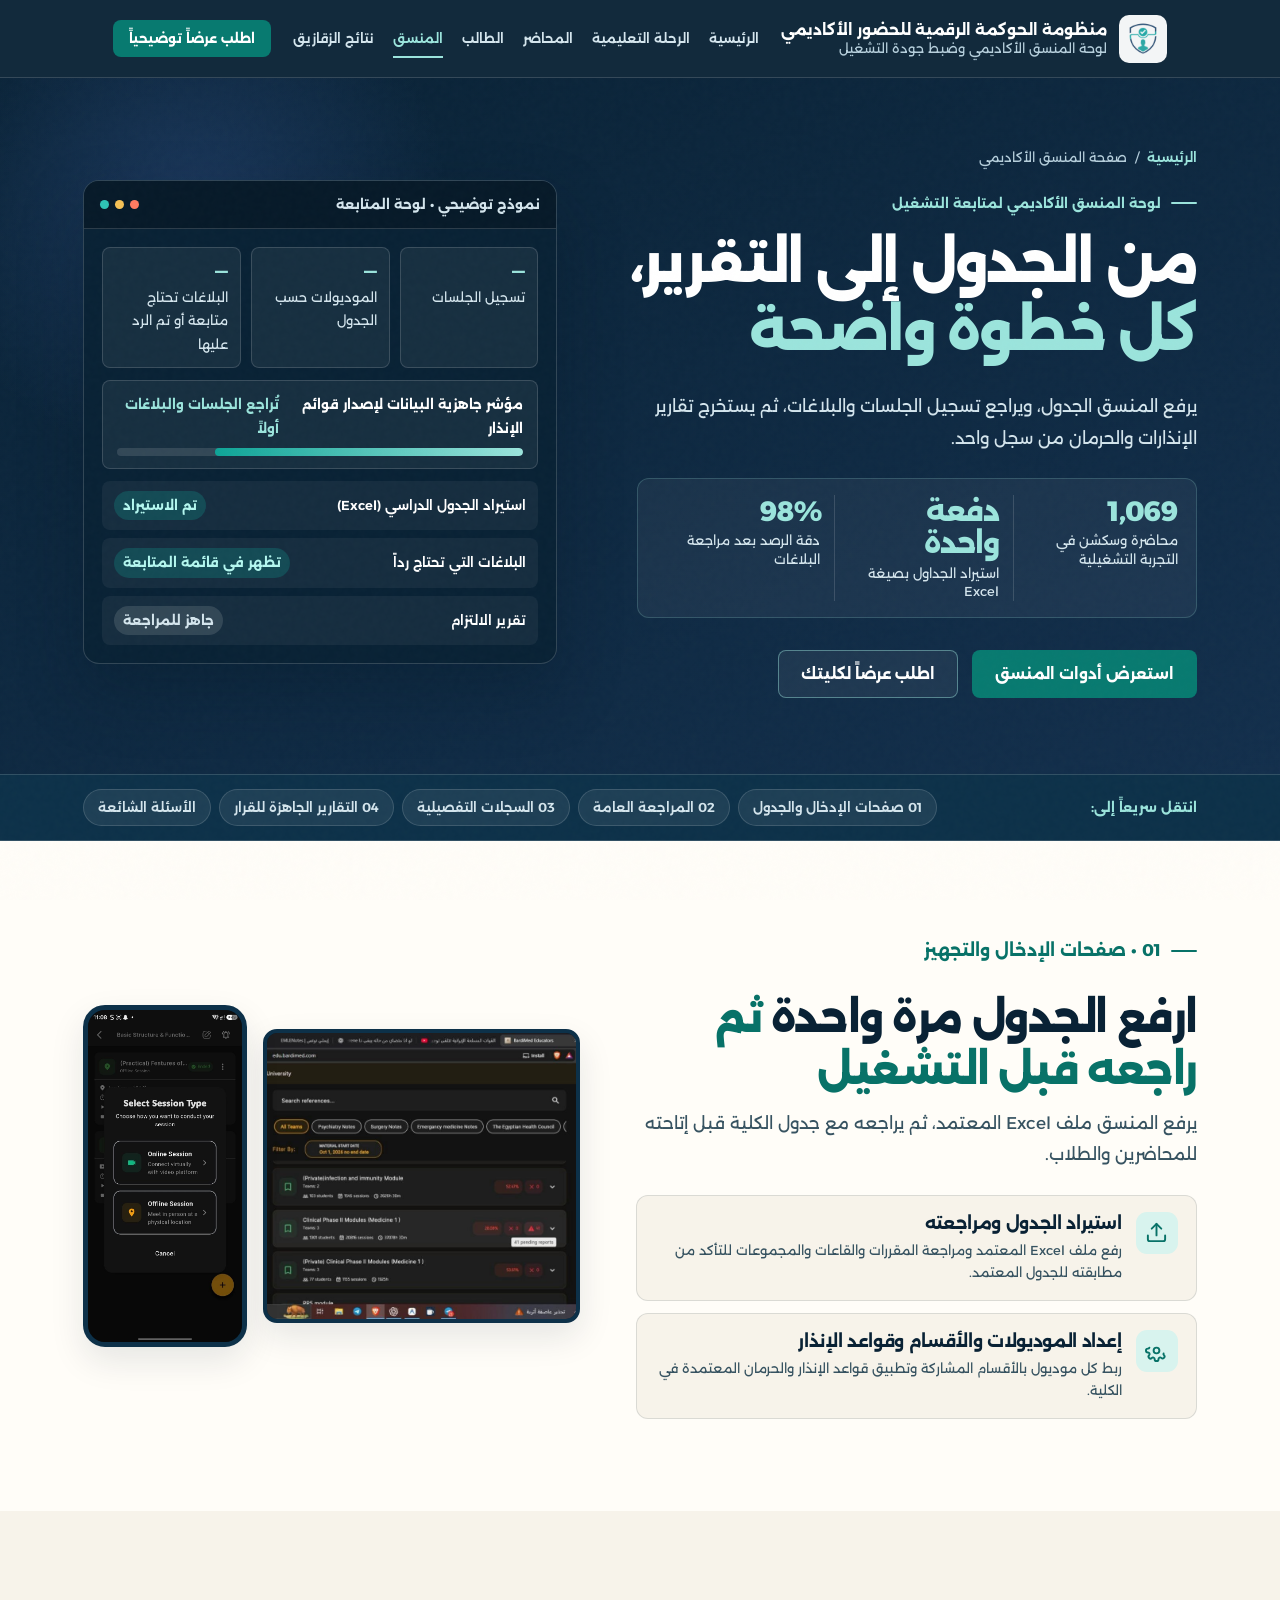
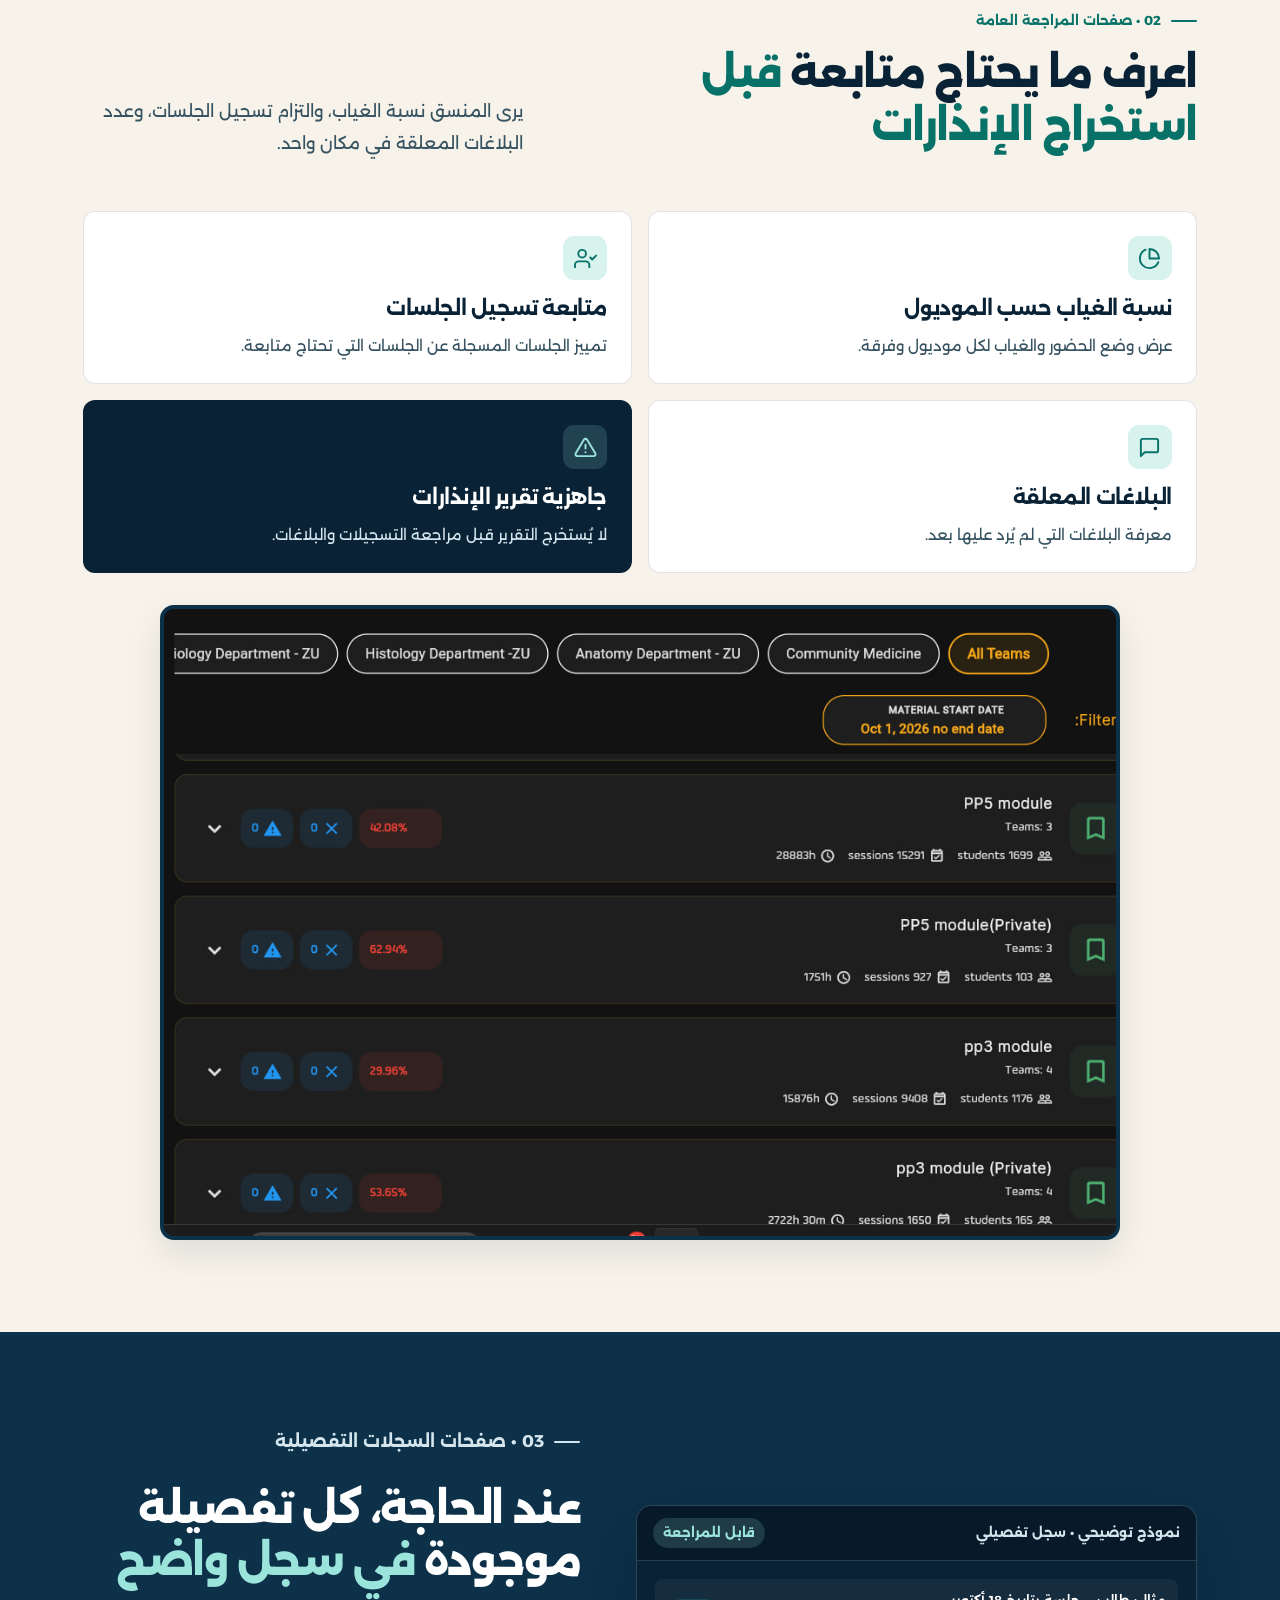
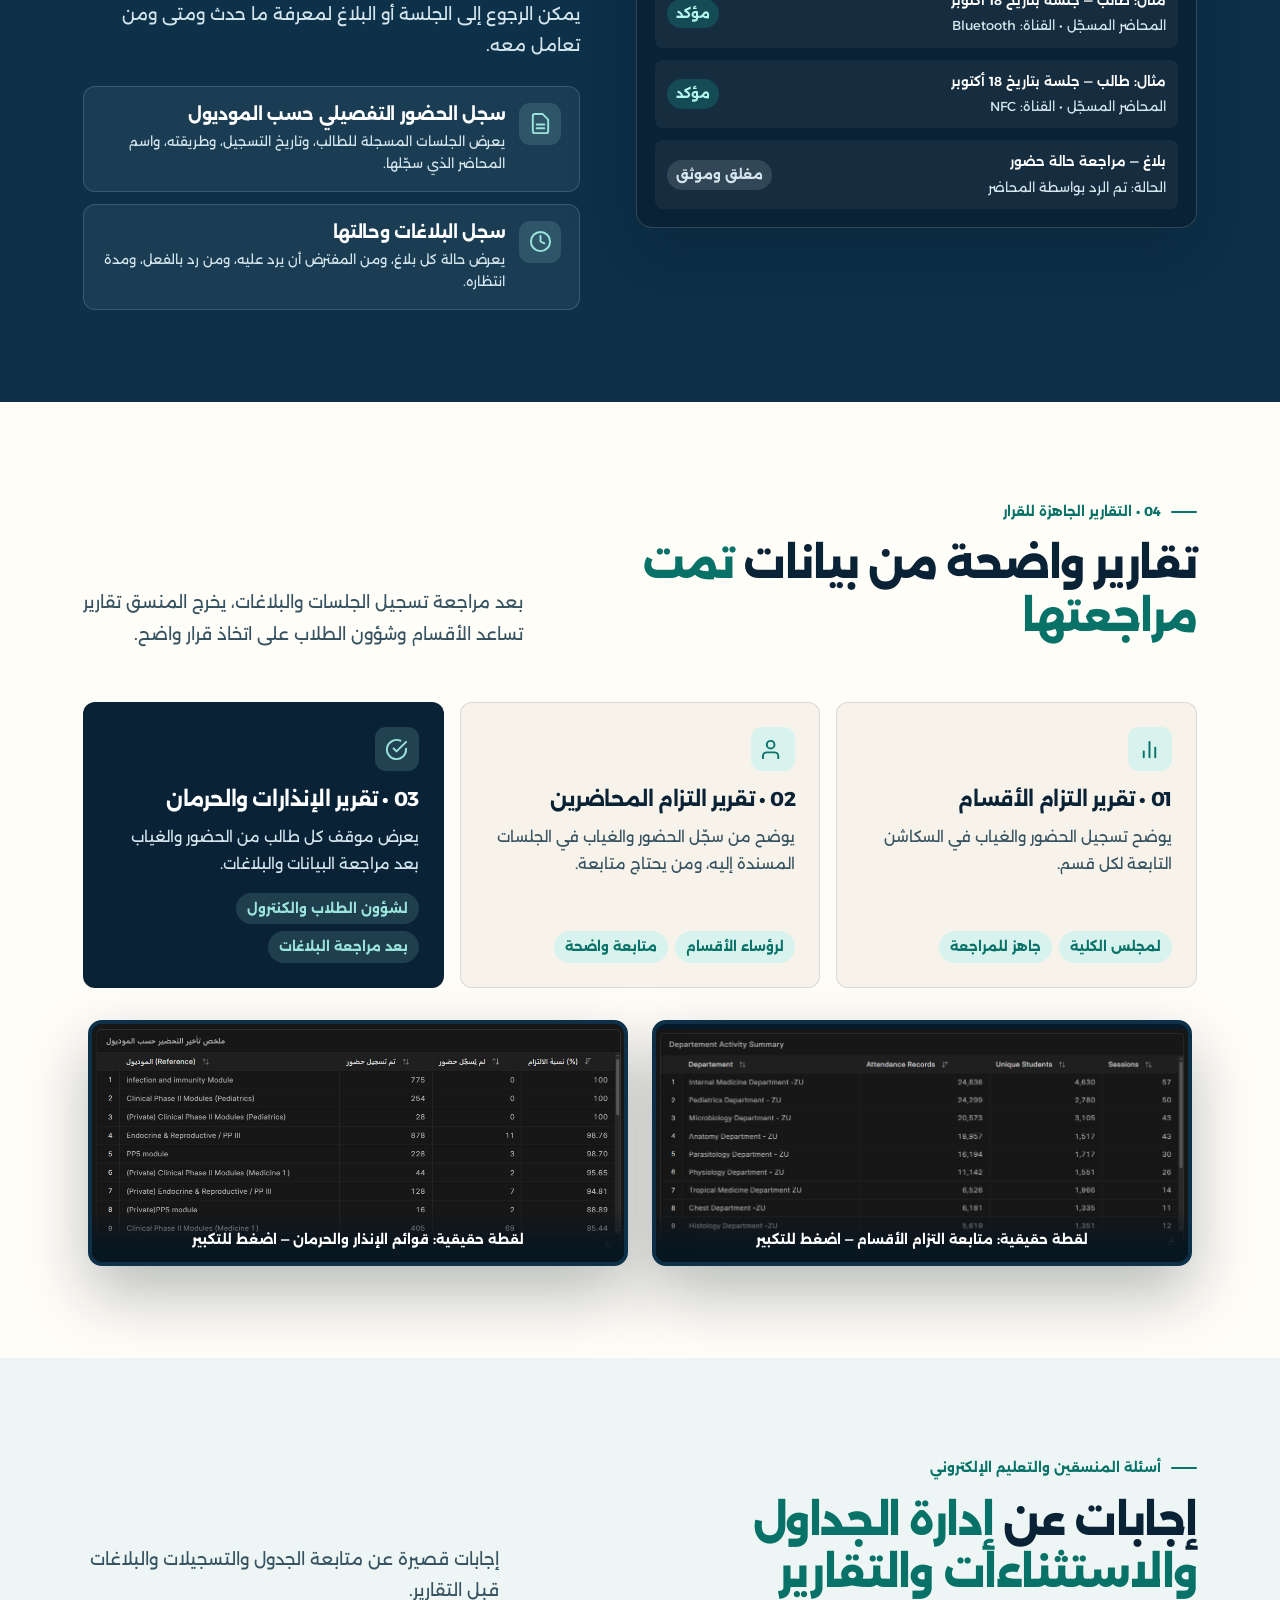
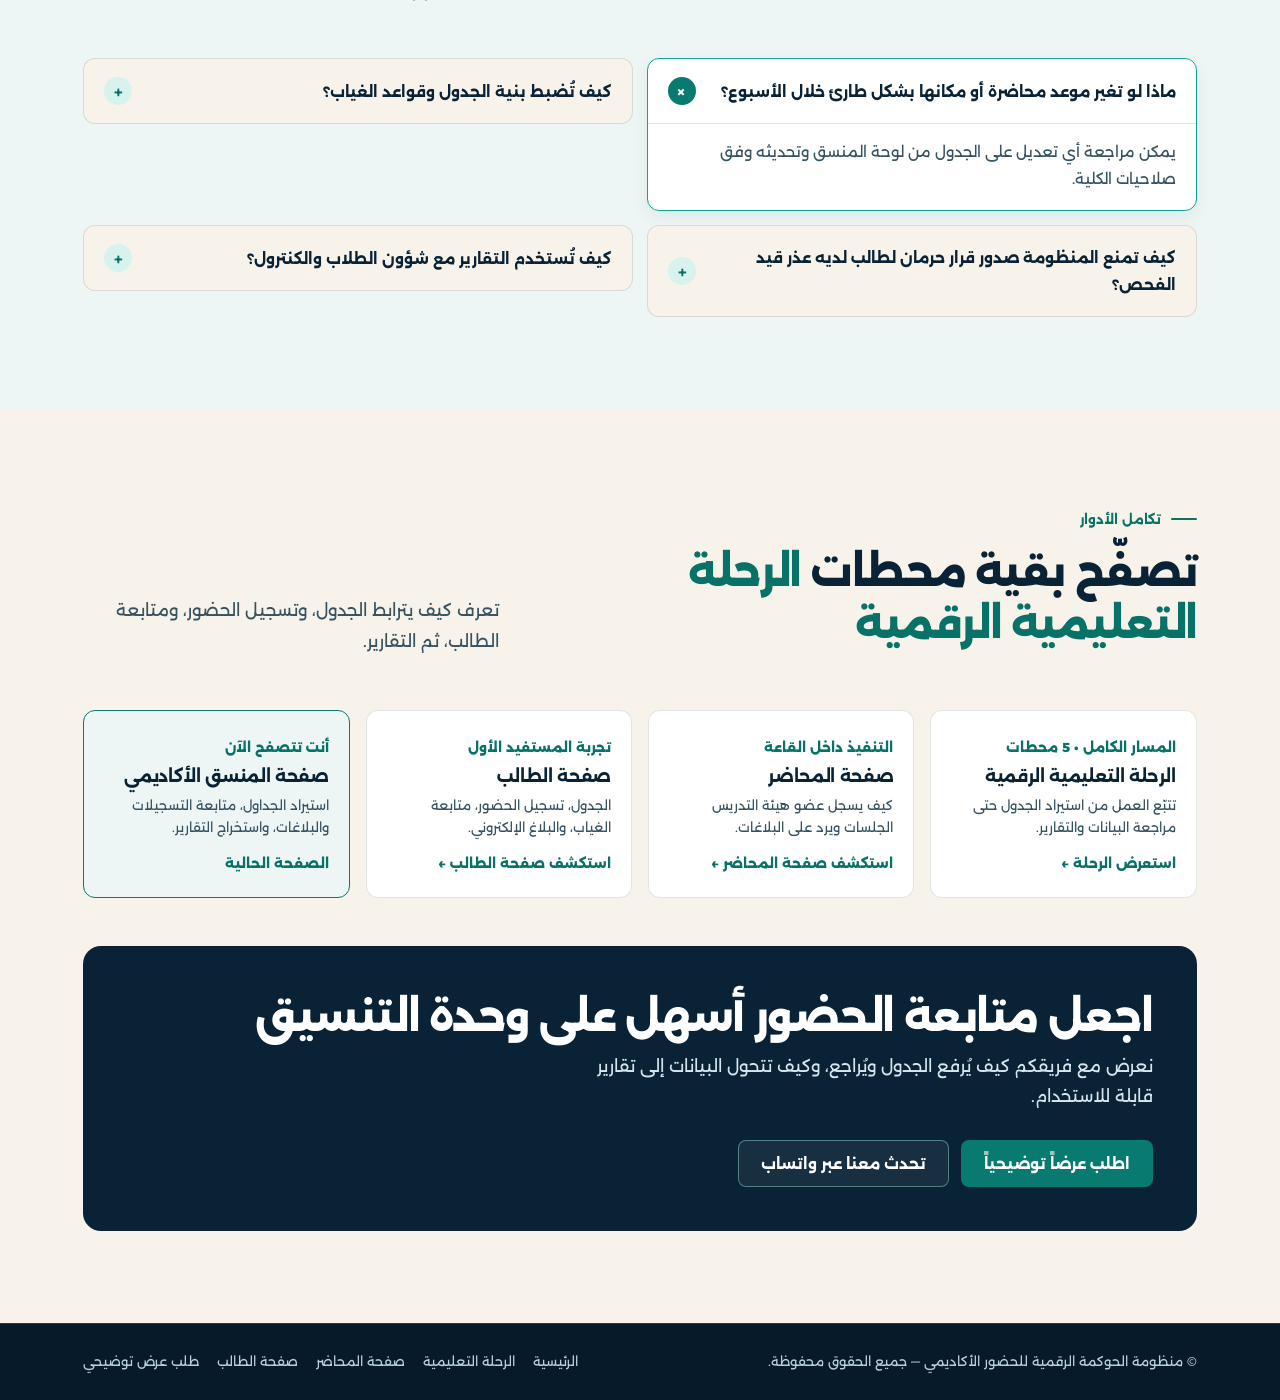
==== commit 7af21629: "feat: update landing page and subpages with real application screenshots (edits 01-14)" ====
--- a/coordinator.html
+++ b/coordinator.html
@@ -233,34 +233,13 @@
           </div>
 
           <div class="split-visual">
-            <div class="ui-mockup" aria-label="نموذج شاشة استيراد ومراجعة الجدول للمنسق">
-              <div class="ui-mockup-bar">
-                 <span class="ui-mockup-title">نموذج توضيحي • استيراد ومراجعة الجدول</span>
-                 <span class="ui-status-pill">قيد المراجعة</span>
-              </div>
-              <div class="ui-mockup-body">
-                <div class="ui-highlight-box">
-                  <div>
-                     <span>ملف الجدول المعتمد</span>
-                     <strong>الجلسات تظهر للمراجعة قبل النشر</strong>
-                  </div>
-                   <span class="ui-chip chip-ok">تمت المراجعة</span>
-                </div>
-                <div class="ui-list">
-                  <div class="ui-row">
-                     <b>محاضرات نظرية بالمدرجات</b>
-                     <span class="ui-chip chip-ok">حسب ملف الجدول</span>
-                  </div>
-                  <div class="ui-row">
-                     <b>سكاشن عملية وإكلينيكية بالمجموعات</b>
-                     <span class="ui-chip chip-ok">حسب ملف الجدول</span>
-                  </div>
-                  <div class="ui-row">
-                     <b>جلسات إلكترونية (Teams)</b>
-                     <span class="ui-chip chip-info">بحسب خطة الكلية</span>
-                  </div>
-                </div>
-              </div>
+            <div class="role-visual-wrap role-visual-mixed" aria-label="شاشات إعداد ومراجعة الموديولات والجلسات للمنسق">
+              <figure class="app-screen-card wide-screen-card">
+                <img src="assets/web-coordinator-modules.png" alt="لوحة المنسق لمراجعة الموديولات والفرق الدراسية والجلسات" width="777" height="718" loading="lazy">
+              </figure>
+              <figure class="app-screen-card">
+                <img src="assets/app-session-type.png" alt="شاشة تحديد نوع الجلسة الحضورية أو الإلكترونية" width="591" height="1280" loading="lazy">
+              </figure>
             </div>
           </div>
         </div>
@@ -322,6 +301,12 @@
              <h3>جاهزية تقرير الإنذارات</h3>
              <p>لا يُستخرج التقرير قبل مراجعة التسجيلات والبلاغات.</p>
           </article>
+        </div>
+
+        <div class="section-below-visual wide-below-visual" aria-label="لوحة المراجعة العامة للموديولات والأقسام">
+          <figure class="app-screen-card wide-screen-card">
+            <img src="assets/web-coordinator-review.png" alt="لوحة المراجعة العامة لنسب الغياب والجلسات حسب الموديول والأقسام" width="1096" height="722" loading="lazy">
+          </figure>
         </div>
       </div>
     </section>
--- a/css/main.css
+++ b/css/main.css
@@ -3005,4 +3005,87 @@
 .subpage-cta-actions .btn {
 width: 100%;
 }
+}
+.role-visual-wrap,
+.stage-visual-wrap,
+.section-below-visual {
+width: 100%;
+}
+.app-screen-card {
+margin: 0 auto;
+width: 100%;
+max-width: 300px;
+border-radius: 22px;
+border: 5px solid var(--ink-2);
+background: var(--ink-deep);
+box-shadow: var(--shadow-md);
+overflow: hidden;
+}
+.app-screen-card img {
+width: 100%;
+height: auto;
+display: block;
+}
+.app-screen-card.wide-screen-card {
+max-width: 100%;
+border-radius: 14px;
+border-width: 4px;
+}
+.role-visual-pair {
+display: grid;
+grid-template-columns: repeat(2, minmax(0, 1fr));
+gap: 16px;
+align-items: start;
+}
+.role-visual-pair .app-screen-card {
+max-width: 265px;
+}
+.role-visual-trio {
+display: grid;
+grid-template-columns: repeat(2, minmax(0, 1fr));
+gap: 14px;
+align-items: start;
+}
+.role-visual-trio .wide-screen-card {
+grid-column: 1 / -1;
+}
+.role-visual-trio .app-screen-card:not(.wide-screen-card) {
+max-width: 255px;
+}
+.role-visual-mixed {
+display: grid;
+grid-template-columns: minmax(0, 1.32fr) minmax(0, 0.68fr);
+gap: 16px;
+align-items: center;
+}
+.role-visual-mixed .app-screen-card:not(.wide-screen-card) {
+max-width: 240px;
+}
+.section-below-visual {
+margin-top: var(--sp-6);
+display: flex;
+justify-content: center;
+}
+.section-below-visual .app-screen-card {
+max-width: 310px;
+}
+.section-below-visual.wide-below-visual .app-screen-card {
+max-width: 960px;
+width: 100%;
+}
+.real-shot-button.clean-shot-button {
+max-width: 290px;
+}
+@media (max-width: 600px) {
+.role-visual-pair,
+.role-visual-trio,
+.role-visual-mixed {
+grid-template-columns: 1fr;
+}
+.role-visual-pair .app-screen-card,
+.role-visual-trio .app-screen-card:not(.wide-screen-card),
+.role-visual-mixed .app-screen-card:not(.wide-screen-card),
+.section-below-visual .app-screen-card:not(.wide-screen-card) {
+max-width: 280px;
+}
 }
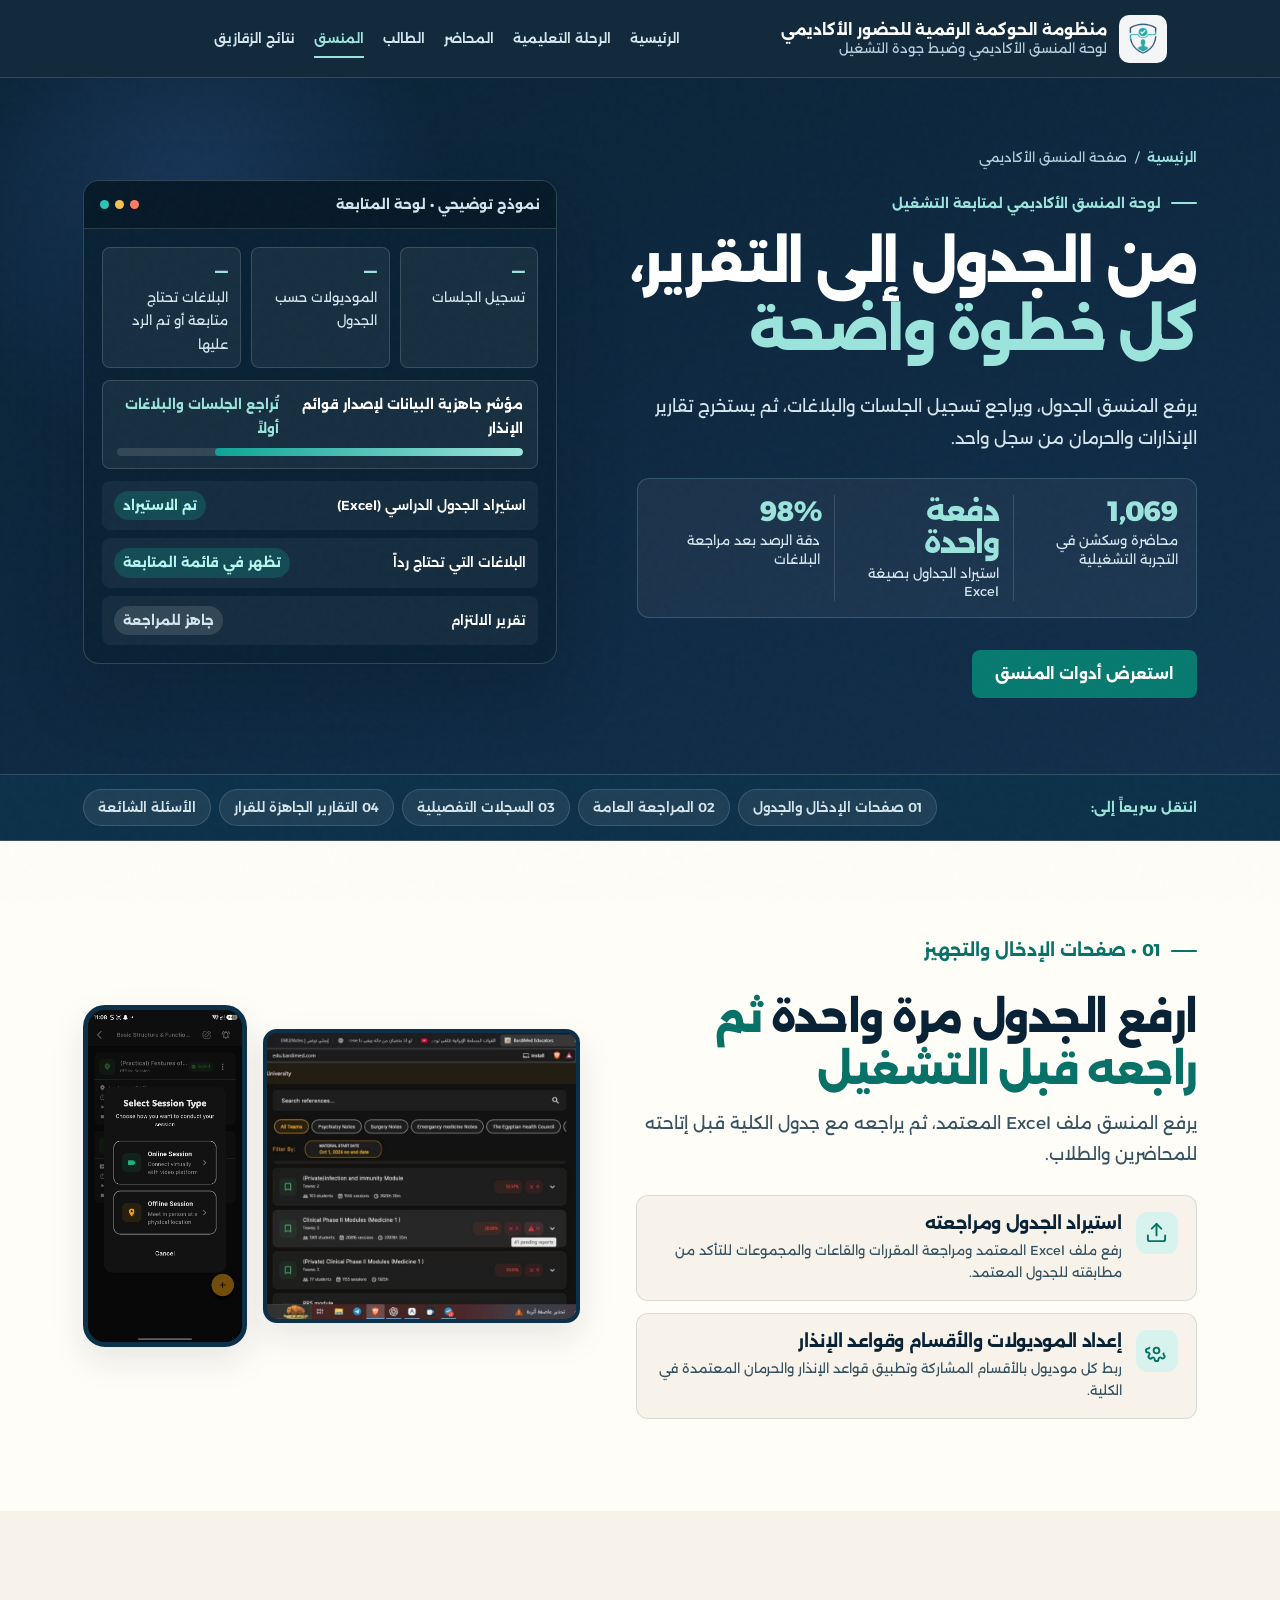
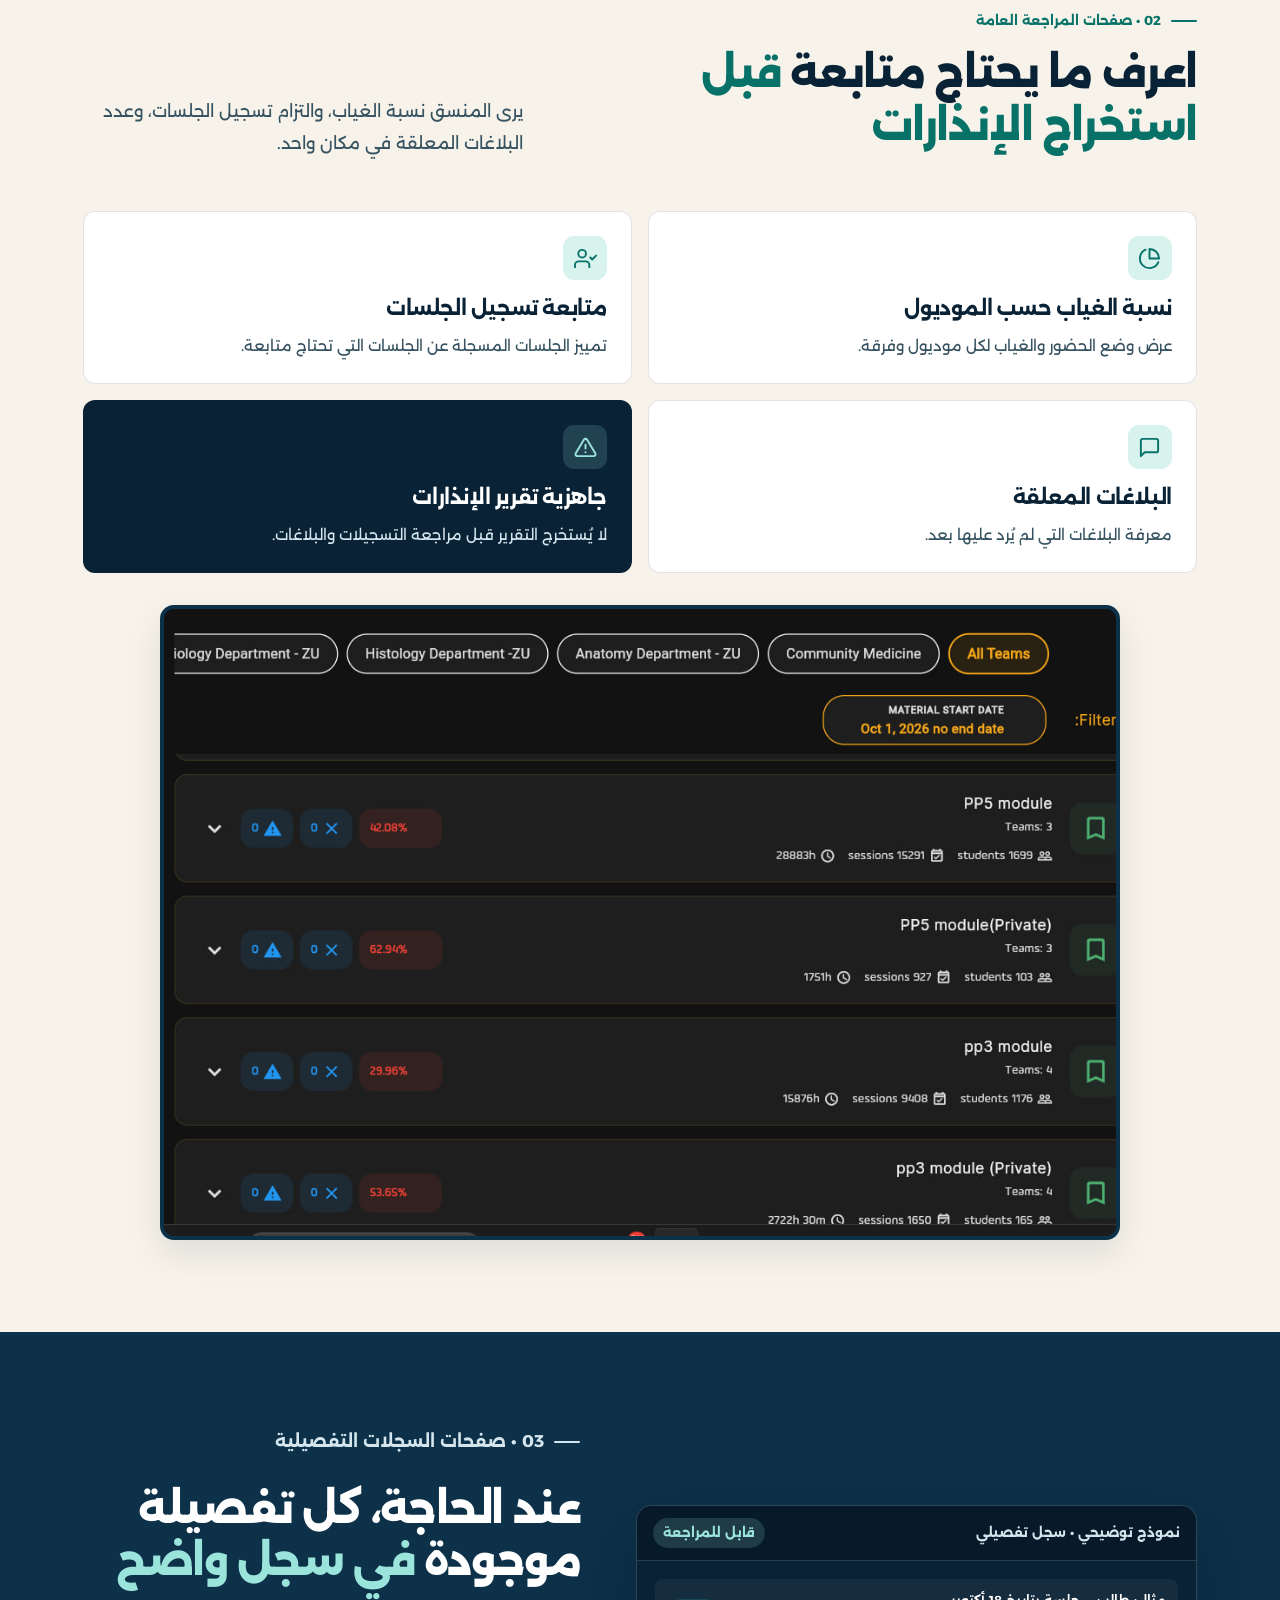
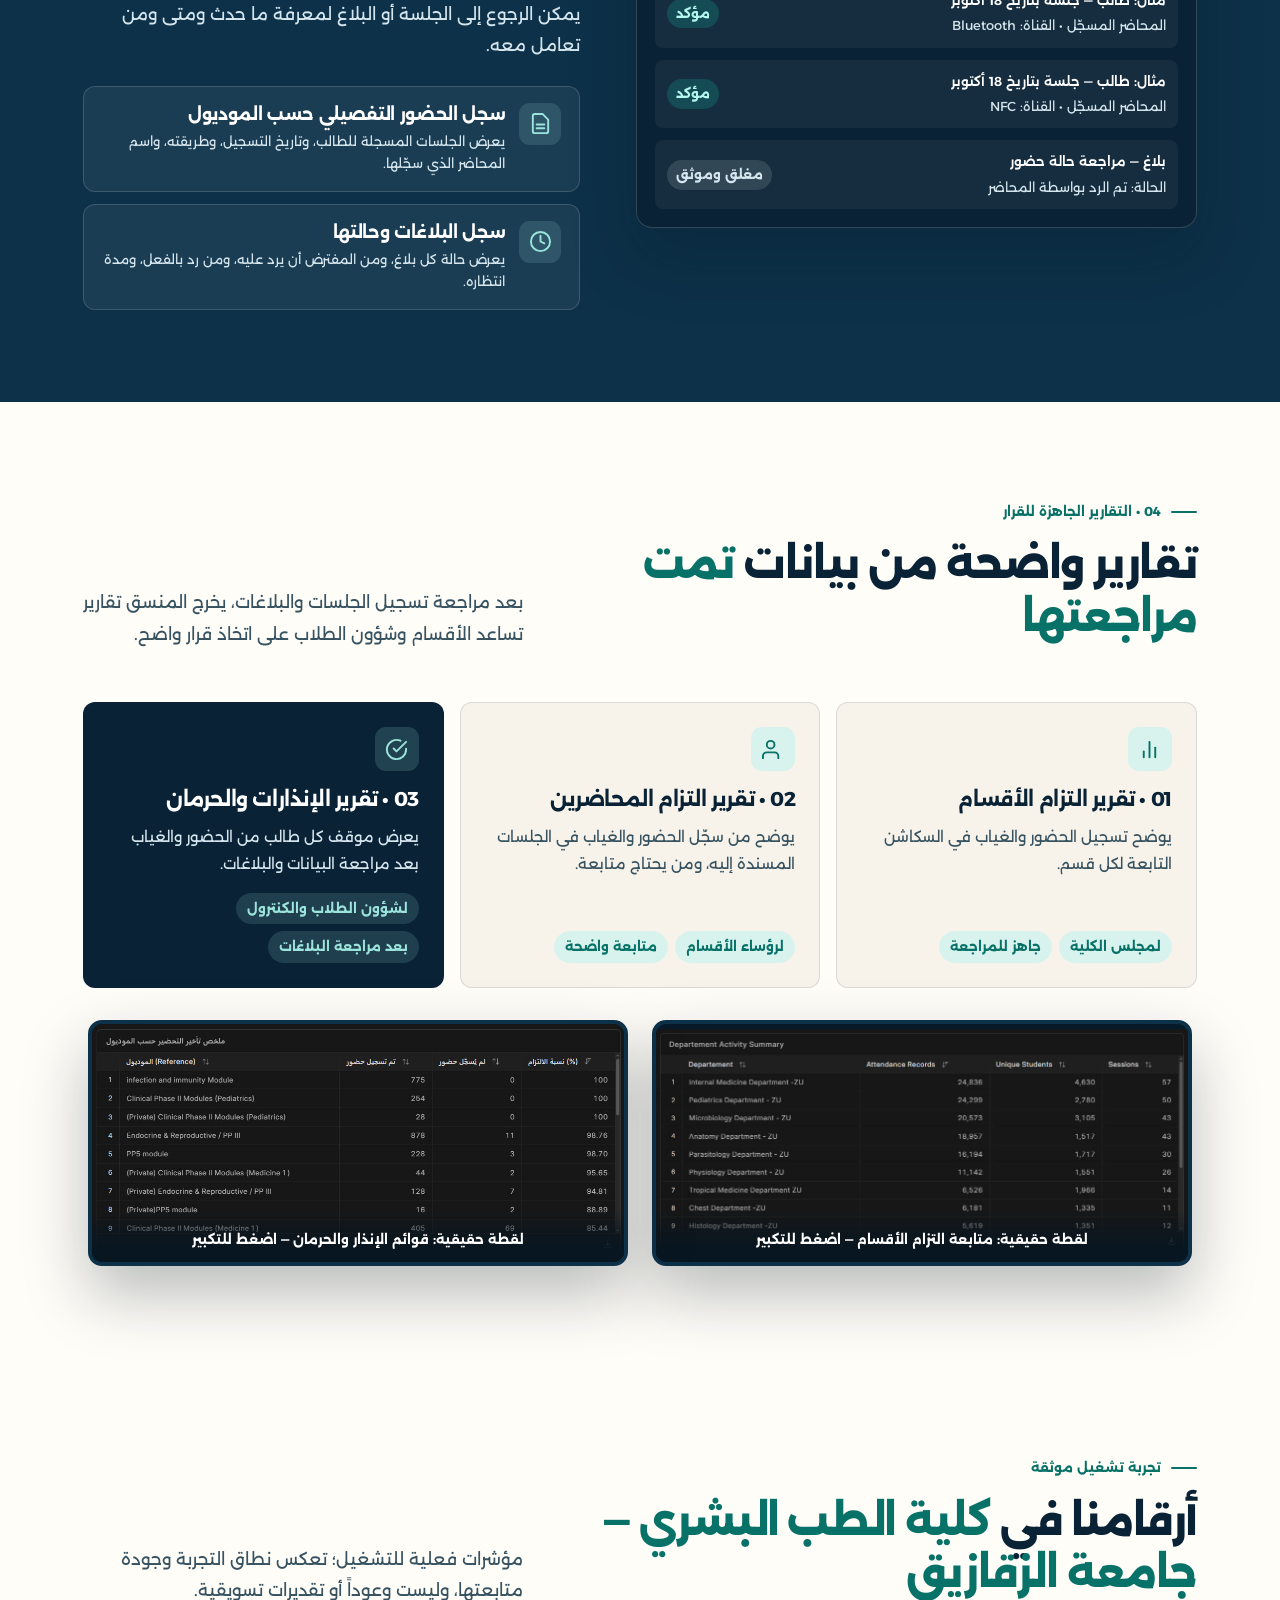
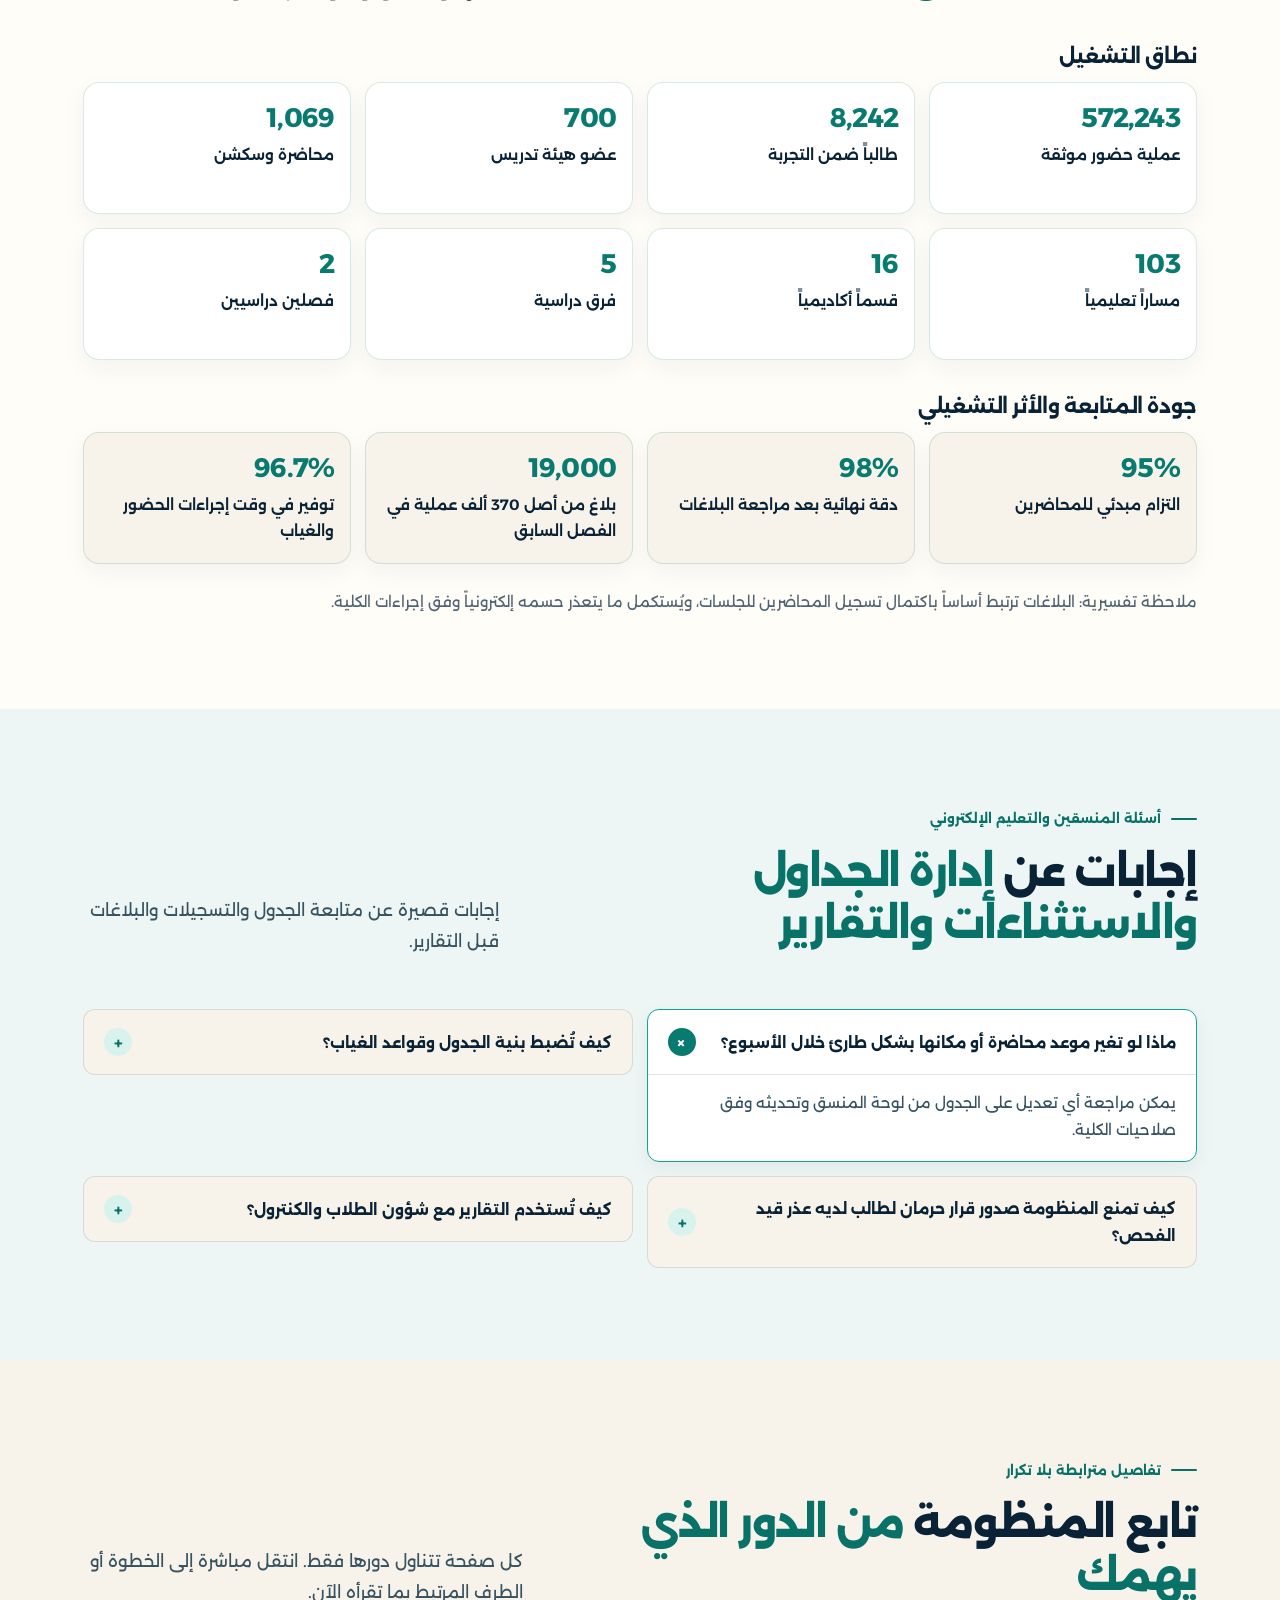
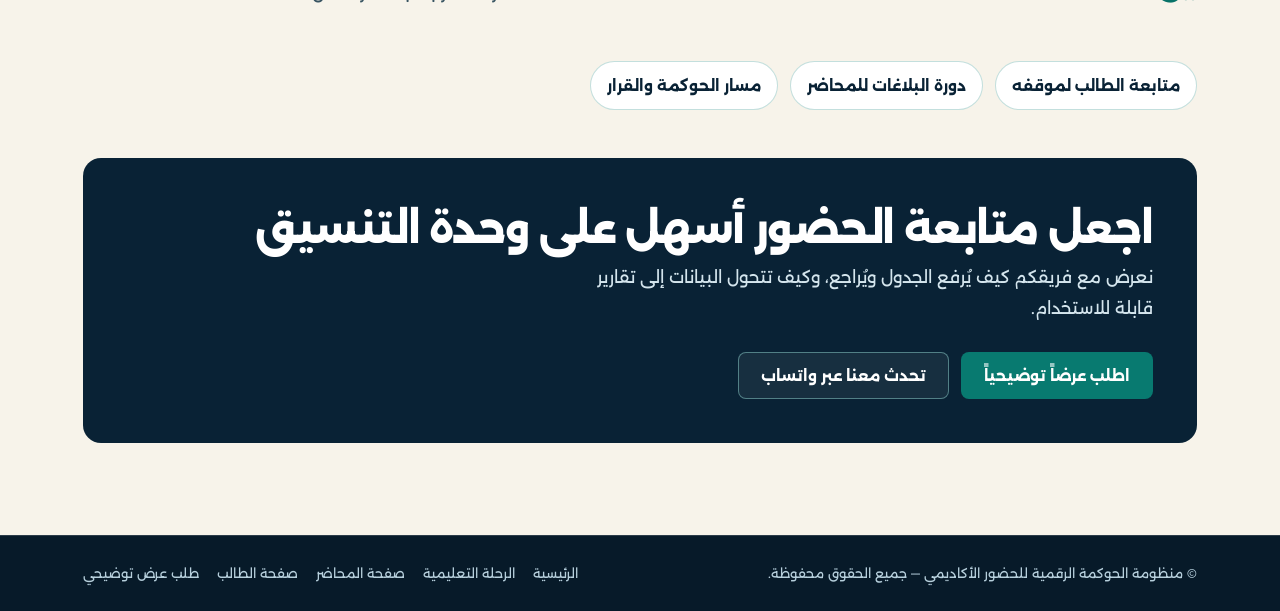
==== commit 9da2c496: "refine content hierarchy and evidence sections" ====
--- a/coordinator.html
+++ b/coordinator.html
@@ -74,7 +74,6 @@
         <a class="btn btn-outline-light btn-sm header-whatsapp" data-cta-source="coordinator_header_whatsapp" href="https://wa.me/201062091434?text=%D9%85%D8%B1%D8%AD%D8%A8%D8%A7%D9%8B%D8%8C%20%D8%A3%D8%B1%D8%BA%D8%A8%20%D9%81%D9%8A%20%D8%A7%D9%84%D8%A7%D8%B3%D8%AA%D9%81%D8%B3%D8%A7%D8%B1%20%D8%B9%D9%86%20%D9%84%D9%88%D8%AD%D8%A9%20%D8%A7%D9%84%D9%85%D9%86%D8%B3%D9%82%20%D8%A7%D9%84%D8%A3%D9%83%D8%A7%D8%AF%D9%8A%D9%85%D9%8A%20%D9%81%D9%8A%20%D9%85%D9%86%D8%B8%D9%88%D9%85%D8%A9%20%D8%A7%D9%84%D8%AD%D8%B6%D9%88%D8%B1" target="_blank" rel="noopener noreferrer">
           تواصل عبر واتساب
         </a>
-        <a class="btn btn-primary btn-sm" href="index.html#contact">اطلب عرضاً توضيحياً</a>
         <button class="menu-toggle" type="button" aria-expanded="false" aria-controls="main-nav" aria-label="فتح القائمة الرئيسية">
           <svg class="icon-burger" viewBox="0 0 24 24" fill="none" stroke="currentColor" stroke-width="2" stroke-linecap="round" aria-hidden="true">
             <path d="M4 7h16M4 12h16M4 17h16"/>
@@ -123,7 +122,6 @@
 
           <div class="hero-actions">
             <a class="btn btn-primary" href="#inputs">استعرض أدوات المنسق</a>
-            <a class="btn btn-outline-light" href="index.html#contact">اطلب عرضاً لكليتك</a>
           </div>
         </div>
 
--- a/css/main.css
+++ b/css/main.css
@@ -3076,6 +3076,91 @@
 .real-shot-button.clean-shot-button {
 max-width: 290px;
 }
+
+/* Shared evidence section: all operating figures stay on detail pages. */
+[hidden] {
+  display: none !important;
+}
+.numbers-section .section-head {
+  margin-bottom: var(--sp-6);
+}
+.numbers-group + .numbers-group {
+  margin-top: var(--sp-6);
+}
+.numbers-group h3 {
+  margin: 0 0 var(--sp-3);
+  color: var(--ink);
+}
+.numbers-grid {
+  display: grid;
+  grid-template-columns: repeat(4, minmax(0, 1fr));
+  gap: 14px;
+}
+.numbers-grid article {
+  display: grid;
+  align-content: start;
+  gap: 8px;
+  min-height: 132px;
+  padding: 20px 16px;
+  border: 1px solid rgba(8, 122, 112, 0.16);
+  border-radius: 16px;
+  background: #fff;
+  box-shadow: 0 8px 22px rgba(9, 34, 53, 0.05);
+}
+.numbers-grid strong {
+  color: var(--teal-solid, #087a70);
+  font-size: clamp(24px, 2.1vw, 34px);
+  line-height: 1.15;
+  letter-spacing: -0.03em;
+}
+.numbers-grid span {
+  color: var(--ink);
+  font-size: var(--fs-sm, 0.875rem);
+  font-weight: 600;
+  line-height: 1.7;
+}
+.numbers-group-emphasis .numbers-grid article {
+  background: var(--cream, #f6f5ef);
+}
+.numbers-note {
+  max-width: 900px;
+  margin: var(--sp-5) 0 0;
+  color: var(--muted, #526473);
+  font-size: var(--fs-sm, 0.875rem);
+  line-height: 1.9;
+}
+.journey-links-strip {
+  display: flex;
+  flex-wrap: wrap;
+  gap: 12px;
+  margin: var(--sp-5) 0 var(--sp-6);
+}
+.journey-links-strip a {
+  display: inline-flex;
+  align-items: center;
+  gap: 9px;
+  min-height: 46px;
+  padding: 10px 16px;
+  border: 1px solid rgba(8, 122, 112, 0.24);
+  border-radius: 999px;
+  color: var(--ink);
+  background: #fff;
+  font-size: var(--fs-sm, 0.875rem);
+  font-weight: 700;
+  text-decoration: none;
+  transition: transform 160ms ease, background-color 160ms ease, border-color 160ms ease;
+}
+.journey-links-strip a:hover,
+.journey-links-strip a:focus-visible {
+  border-color: var(--teal-solid, #087a70);
+  background: var(--mint, #e7f6ef);
+  transform: translateY(-2px);
+}
+@media (max-width: 720px) {
+  .numbers-grid {
+    grid-template-columns: repeat(2, minmax(0, 1fr));
+  }
+}
 @media (max-width: 600px) {
 .role-visual-pair,
 .role-visual-trio,
@@ -3088,4 +3173,19 @@
 .section-below-visual .app-screen-card:not(.wide-screen-card) {
 max-width: 280px;
 }
-}+.numbers-grid {
+grid-template-columns: repeat(2, minmax(0, 1fr));
+gap: 10px;
+}
+.numbers-grid article {
+min-height: 118px;
+padding: 16px 12px;
+}
+.journey-links-strip {
+gap: 9px;
+}
+.journey-links-strip a {
+width: 100%;
+justify-content: space-between;
+}
+}
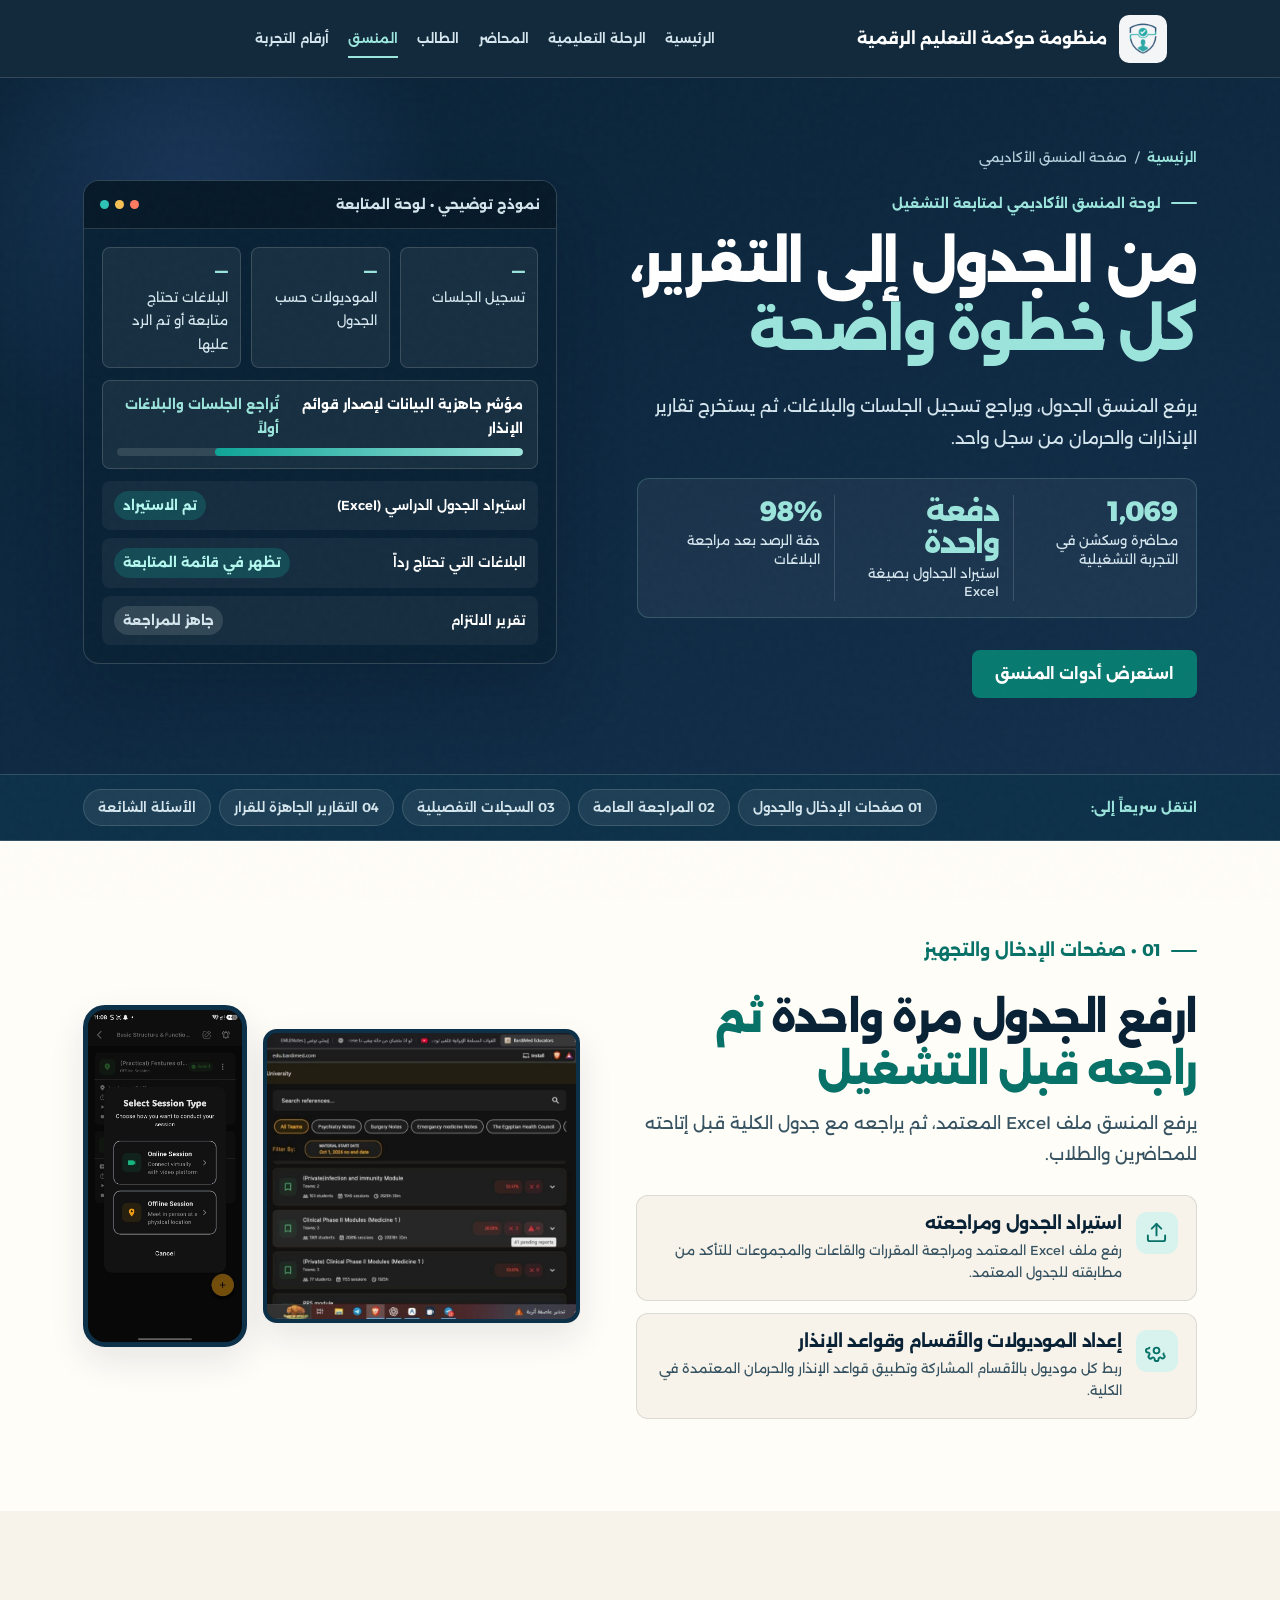
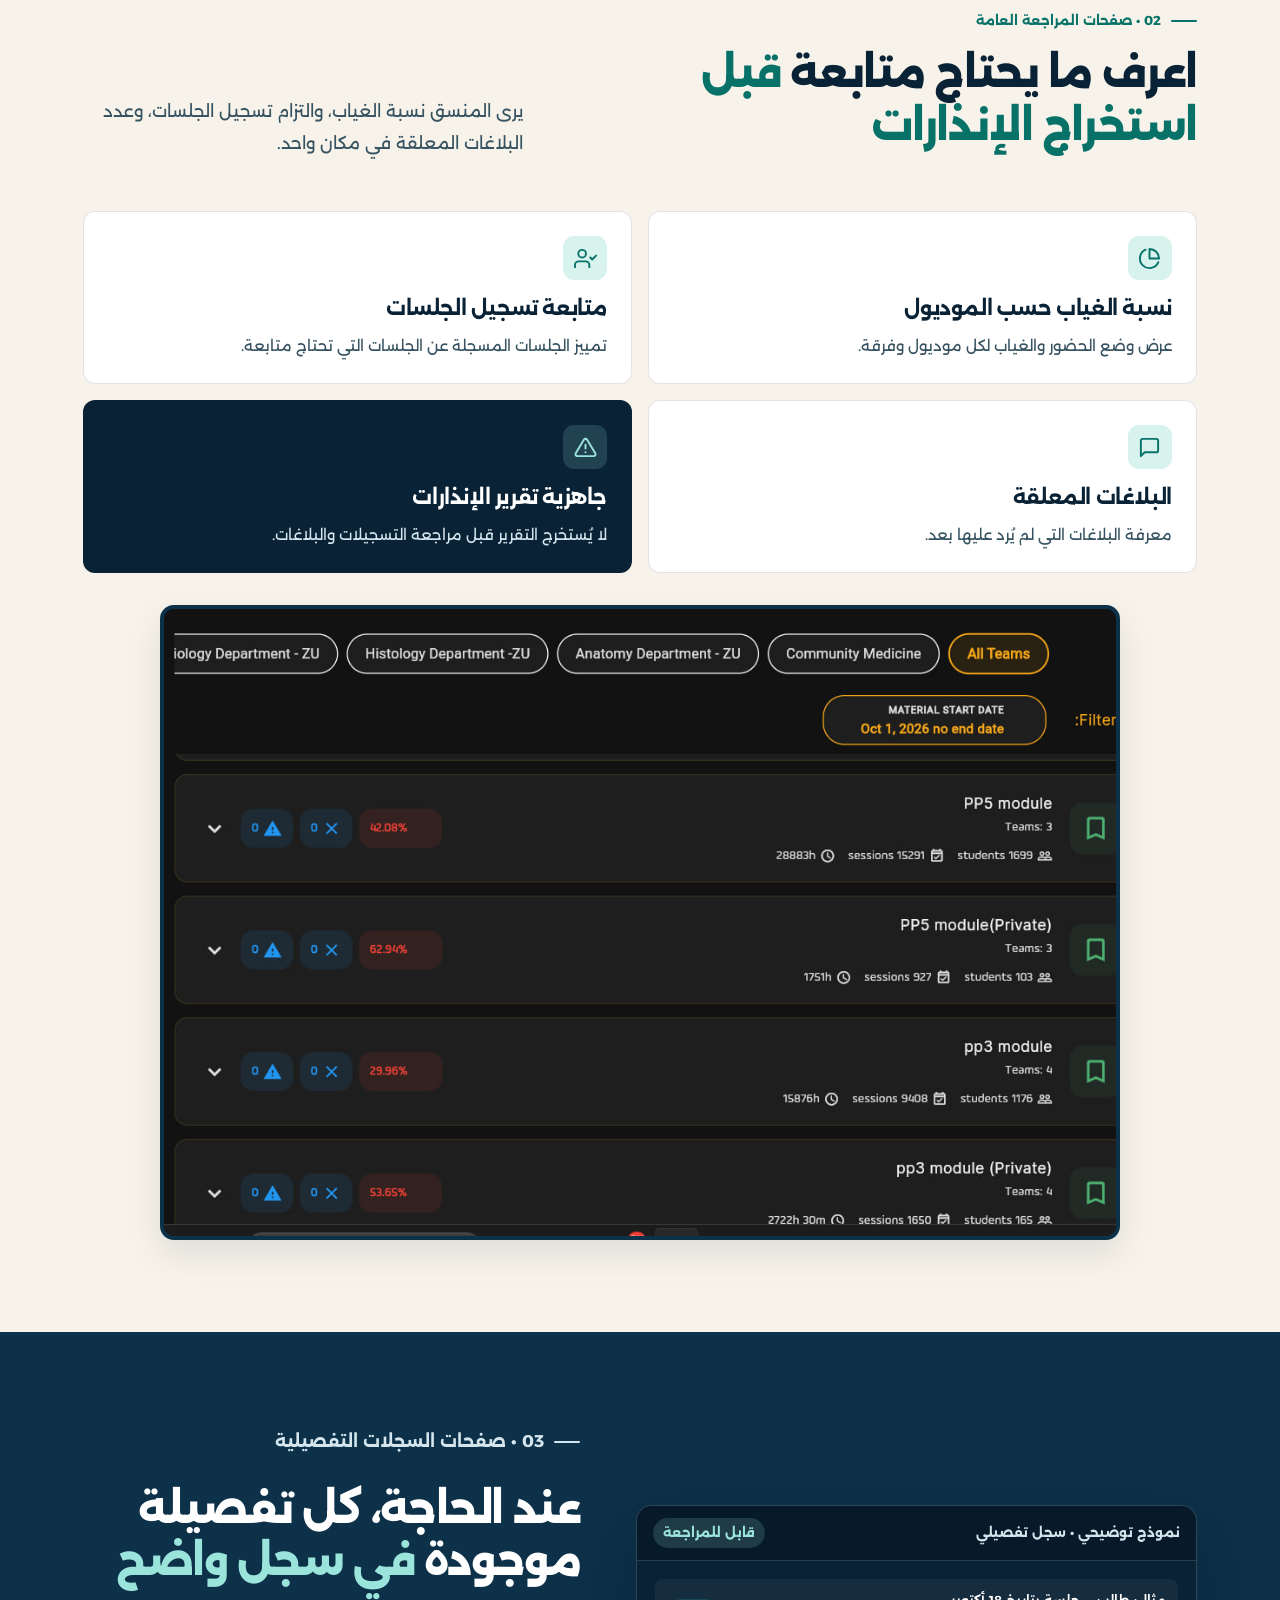
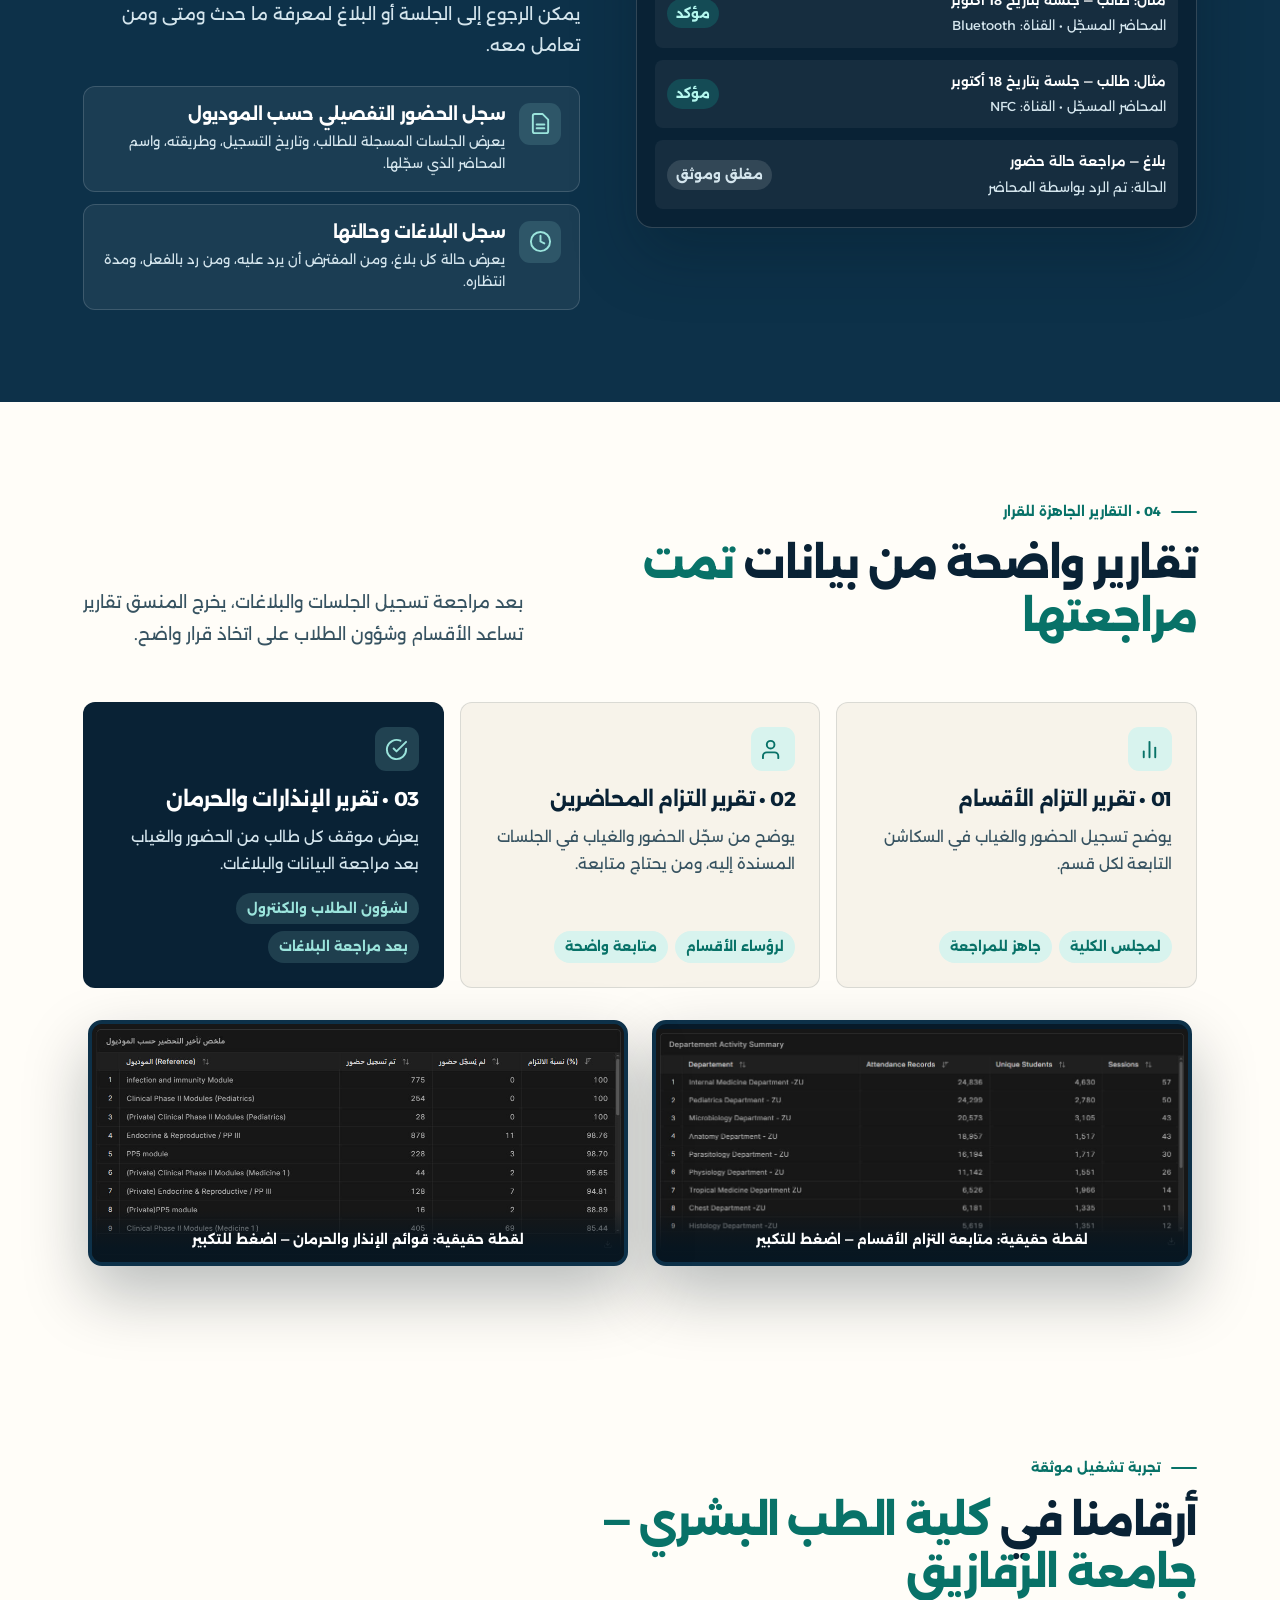
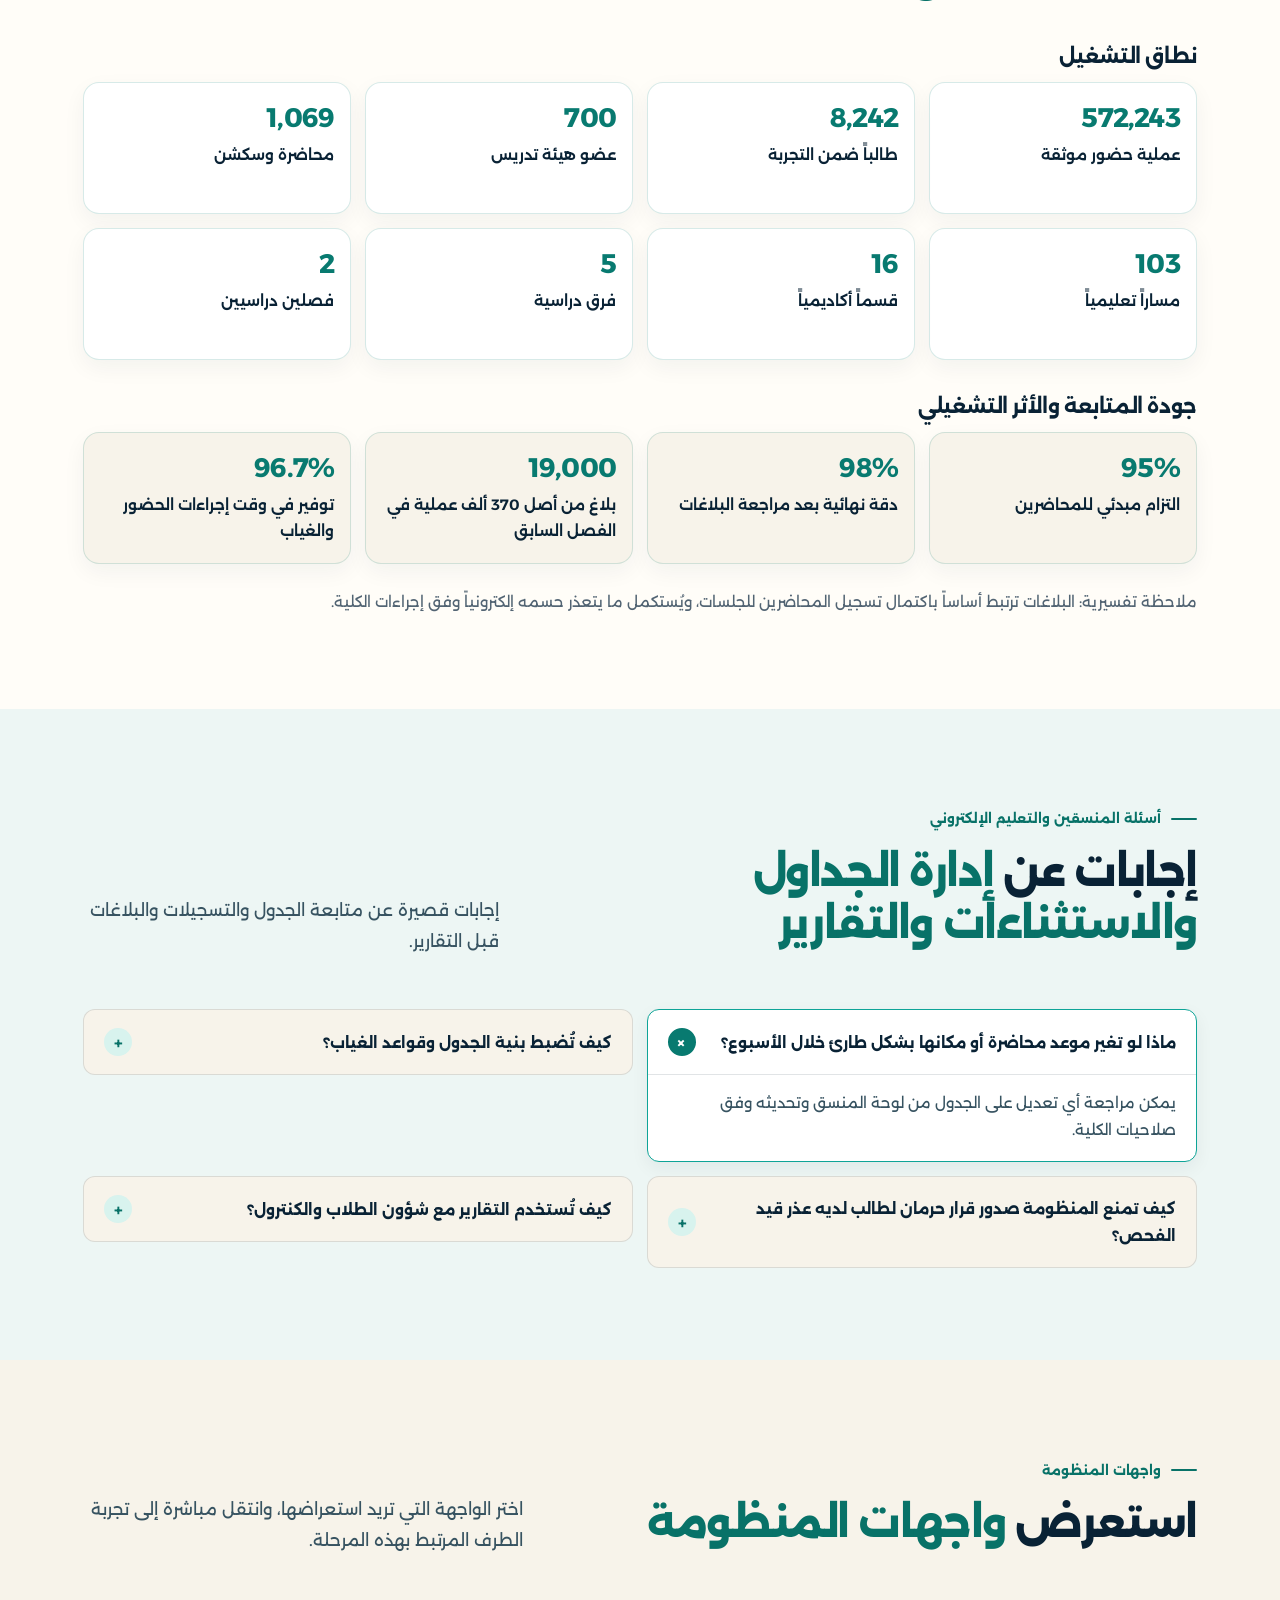
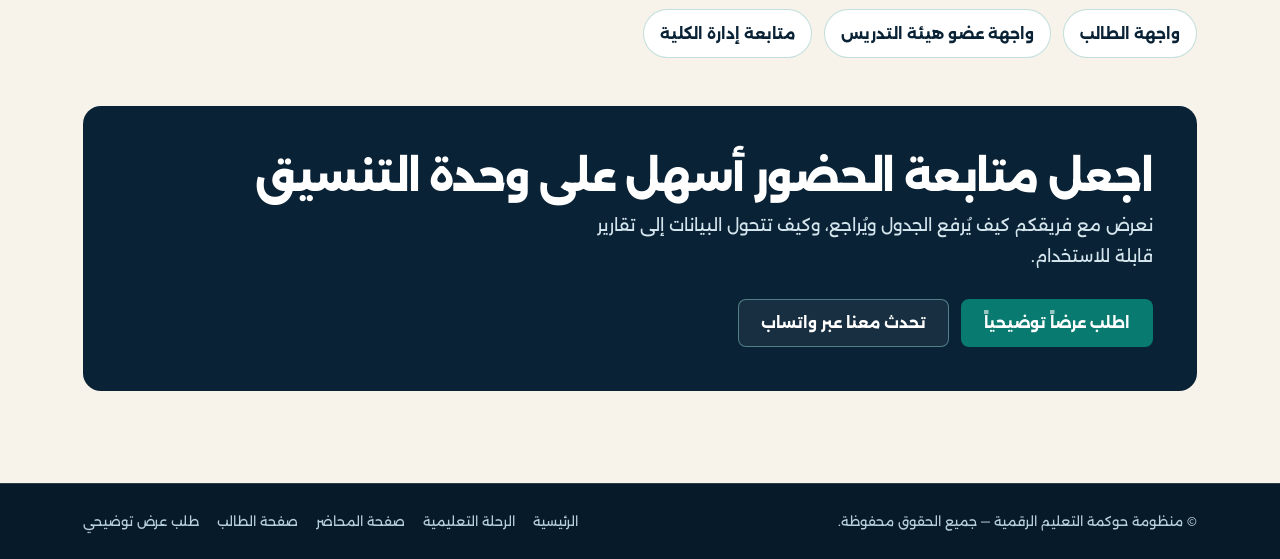
==== commit bb48fd34: "refine navigation content and protect screenshots" ====
--- a/coordinator.html
+++ b/coordinator.html
@@ -3,7 +3,7 @@
 <head>
   <meta charset="UTF-8">
   <meta name="viewport" content="width=device-width, initial-scale=1.0">
-  <title>تجربة المنسق الأكاديمي | منظومة الحوكمة الرقمية للحضور الأكاديمي</title>
+  <title>تجربة المنسق الأكاديمي | منظومة حوكمة التعليم الرقمية</title>
   <meta name="description" content="لوحة للمنسق الأكاديمي ووحدة التعليم الإلكتروني: استيراد الجدول بصيغة Excel، ومراجعة تسجيل الجلسات والبلاغات، واستخراج تقارير الالتزام والإنذارات والحرمان.">
   <meta name="theme-color" content="#092235">
 
@@ -14,13 +14,13 @@
   <!-- Open Graph / Social Sharing -->
   <meta property="og:type" content="website">
   <meta property="og:locale" content="ar_EG">
-  <meta property="og:title" content="تجربة المنسق الأكاديمي | منظومة الحوكمة الرقمية للحضور الأكاديمي">
+  <meta property="og:title" content="تجربة المنسق الأكاديمي | منظومة حوكمة التعليم الرقمية">
   <meta property="og:description" content="إدارة الجداول، ومتابعة تسجيل الجلسات والبلاغات، واستخراج تقارير الإنذارات والحرمان بعد مراجعة البيانات.">
   <meta property="og:image" content="assets/og-cover.jpg">
   <meta property="og:image:width" content="1200">
   <meta property="og:image:height" content="630">
   <meta name="twitter:card" content="summary_large_image">
-  <meta name="twitter:title" content="تجربة المنسق الأكاديمي | منظومة الحوكمة الرقمية للحضور الأكاديمي">
+  <meta name="twitter:title" content="تجربة المنسق الأكاديمي | منظومة حوكمة التعليم الرقمية">
   <meta name="twitter:description" content="استيراد الجدول، ومتابعة التسجيلات والبلاغات، واستخراج تقارير تساعد على المراجعة الأكاديمية.">
   <meta name="twitter:image" content="assets/og-cover.jpg">
 
@@ -40,7 +40,7 @@
   {
     "@context": "https://schema.org",
     "@type": "WebPage",
-    "name": "تجربة المنسق الأكاديمي — منظومة الحوكمة الرقمية للحضور الأكاديمي",
+    "name": "تجربة المنسق الأكاديمي — منظومة حوكمة التعليم الرقمية",
     "inLanguage": "ar",
     "description": "استعراض تفصيلي لأدوات المنسق الأكاديمي ووحدة التعليم الإلكتروني في رفع الجداول ومراجعة السجلات وإصدار تقارير الالتزام والحرمان."
   }
@@ -53,12 +53,9 @@
   <!-- Unified Ecosystem Header -->
   <header class="topbar">
     <div class="topbar-inner">
-      <a class="brand" href="index.html" aria-label="العودة إلى الصفحة الرئيسية للمنظومة">
-        <img class="brand-logo" src="assets/logo-112.png" alt="شعار منظومة الحوكمة الرقمية للحضور الأكاديمي" width="48" height="48">
-        <span>
-          منظومة الحوكمة الرقمية للحضور الأكاديمي
-          <small>لوحة المنسق الأكاديمي وضبط جودة التشغيل</small>
-        </span>
+        <a class="brand" href="index.html" aria-label="منظومة حوكمة التعليم الرقمية — العودة إلى الصفحة الرئيسية">
+          <img class="brand-logo" src="assets/logo-112.png" alt="شعار منظومة حوكمة التعليم الرقمية" width="48" height="48">
+          <span class="brand-name">منظومة حوكمة التعليم الرقمية</span>
       </a>
 
       <nav class="main-nav" id="main-nav" aria-label="التنقل بين صفحات المنظومة">
@@ -67,7 +64,7 @@
         <a href="lecturer.html">المحاضر</a>
         <a href="student.html">الطالب</a>
         <a href="coordinator.html" class="active" aria-current="page">المنسق</a>
-        <a href="index.html#results">نتائج الزقازيق</a>
+<a href="coordinator.html#numbers">أرقام التجربة</a>
       </nav>
 
       <div class="topbar-actions">
@@ -589,7 +586,7 @@
   <!-- Footer -->
   <footer class="site-footer">
     <div class="site-footer-inner">
-      <span>© منظومة الحوكمة الرقمية للحضور الأكاديمي — جميع الحقوق محفوظة.</span>
+      <span>© منظومة حوكمة التعليم الرقمية — جميع الحقوق محفوظة.</span>
       <div class="footer-links">
         <a href="index.html">الرئيسية</a>
         <a href="journey.html">الرحلة التعليمية</a>
--- a/css/main.css
+++ b/css/main.css
@@ -401,6 +401,13 @@
 font-weight: 400;
 color: var(--on-dark-muted);
 }
+.brand-name {
+  color: var(--white);
+  font-size: clamp(13px, 1.25vw, 17px);
+  font-weight: 700;
+  line-height: 1.25;
+  white-space: nowrap;
+}
 .main-nav {
 display: flex;
 align-items: center;
@@ -508,13 +515,25 @@
 :root {
 --topbar-h: 70px;
 }
+.topbar-inner {
+padding-inline: 14px;
+gap: 8px;
+}
 .brand {
 font-size: var(--fs-xs);
-gap: 9px;
+gap: 7px;
+min-width: 0;
 }
 .brand-logo {
-width: 40px;
-height: 40px;
+width: 36px;
+height: 36px;
+}
+.brand-name {
+font-size: clamp(13px, 3.55vw, 15px);
+letter-spacing: -0.03em;
+}
+.topbar-actions {
+margin-inline-start: auto;
 }
 .topbar-actions .btn-primary {
 display: none;
@@ -1664,6 +1683,65 @@
 opacity: 1;
 transform: scale(1.02);
 }
+.operations-gallery {
+  display: flex;
+  overflow-x: auto;
+  overscroll-behavior-inline: contain;
+  scroll-snap-type: inline mandatory;
+  scroll-padding-inline: 2px;
+  gap: 14px;
+  padding: 2px 2px 14px;
+  scrollbar-width: thin;
+  scrollbar-color: var(--teal-solid, #087a70) transparent;
+}
+.operations-gallery .gallery-item,
+.operations-gallery .gallery-item.featured,
+.operations-gallery .gallery-item.wide-table {
+  flex: 0 0 clamp(250px, 29vw, 360px);
+  min-height: 270px;
+  scroll-snap-align: start;
+  grid-column: auto;
+}
+.operations-gallery .gallery-item img,
+.operations-gallery .gallery-item.featured img,
+.operations-gallery .gallery-item.wide-table img {
+  height: 270px;
+  aspect-ratio: auto;
+  object-fit: contain;
+  background: #141c22;
+}
+.gallery-bar > div:first-child {
+  display: grid;
+  gap: 4px;
+}
+.gallery-controls {
+  display: flex;
+  gap: 8px;
+  flex: 0 0 auto;
+}
+.gallery-scroll-control {
+  display: inline-grid;
+  place-items: center;
+  width: 42px;
+  height: 42px;
+  padding: 0;
+  border: 1px solid var(--line-strong);
+  border-radius: 50%;
+  color: var(--teal-solid, #087a70);
+  background: var(--white);
+  cursor: pointer;
+  transition: transform 160ms ease, background-color 160ms ease, border-color 160ms ease;
+}
+.gallery-scroll-control:hover,
+.gallery-scroll-control:focus-visible {
+  border-color: var(--teal-solid, #087a70);
+  background: var(--mint);
+  transform: translateY(-2px);
+}
+.gallery-scroll-control svg {
+  width: 20px;
+  height: 20px;
+}
 .gallery-item.featured {
 grid-column: span 2;
 }
@@ -1721,6 +1799,26 @@
 aspect-ratio: 1.55 / 1;
 object-fit: contain;
 background: #17181a;
+}
+.operations-gallery {
+margin-inline: calc(-1 * var(--container-pad));
+padding-inline: var(--container-pad);
+}
+.operations-gallery .gallery-item,
+.operations-gallery .gallery-item.featured,
+.operations-gallery .gallery-item.wide-table {
+flex-basis: 82%;
+}
+.operations-gallery .gallery-item img,
+.operations-gallery .gallery-item.featured img,
+.operations-gallery .gallery-item.wide-table img {
+height: 260px;
+}
+.gallery-bar {
+align-items: center;
+}
+.gallery-bar span {
+line-height: 1.7;
 }
 }
 .results-grid {
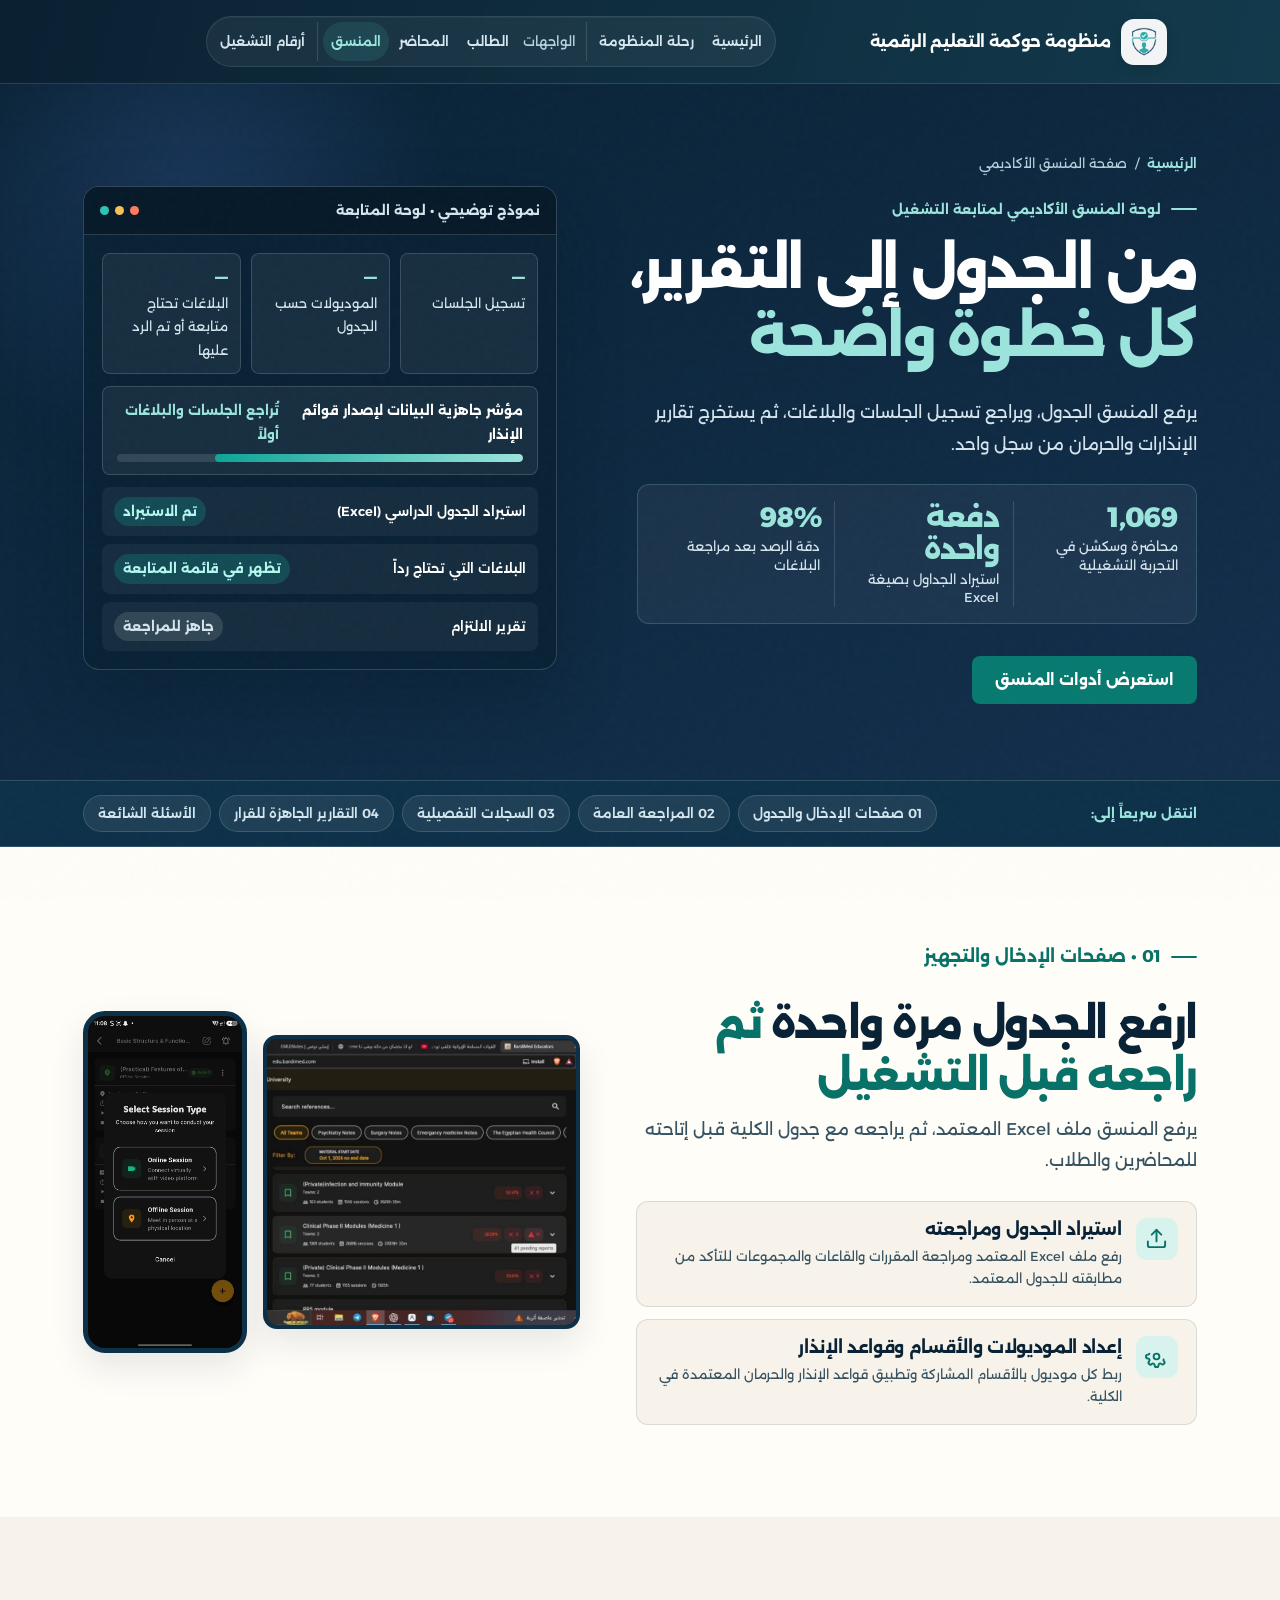
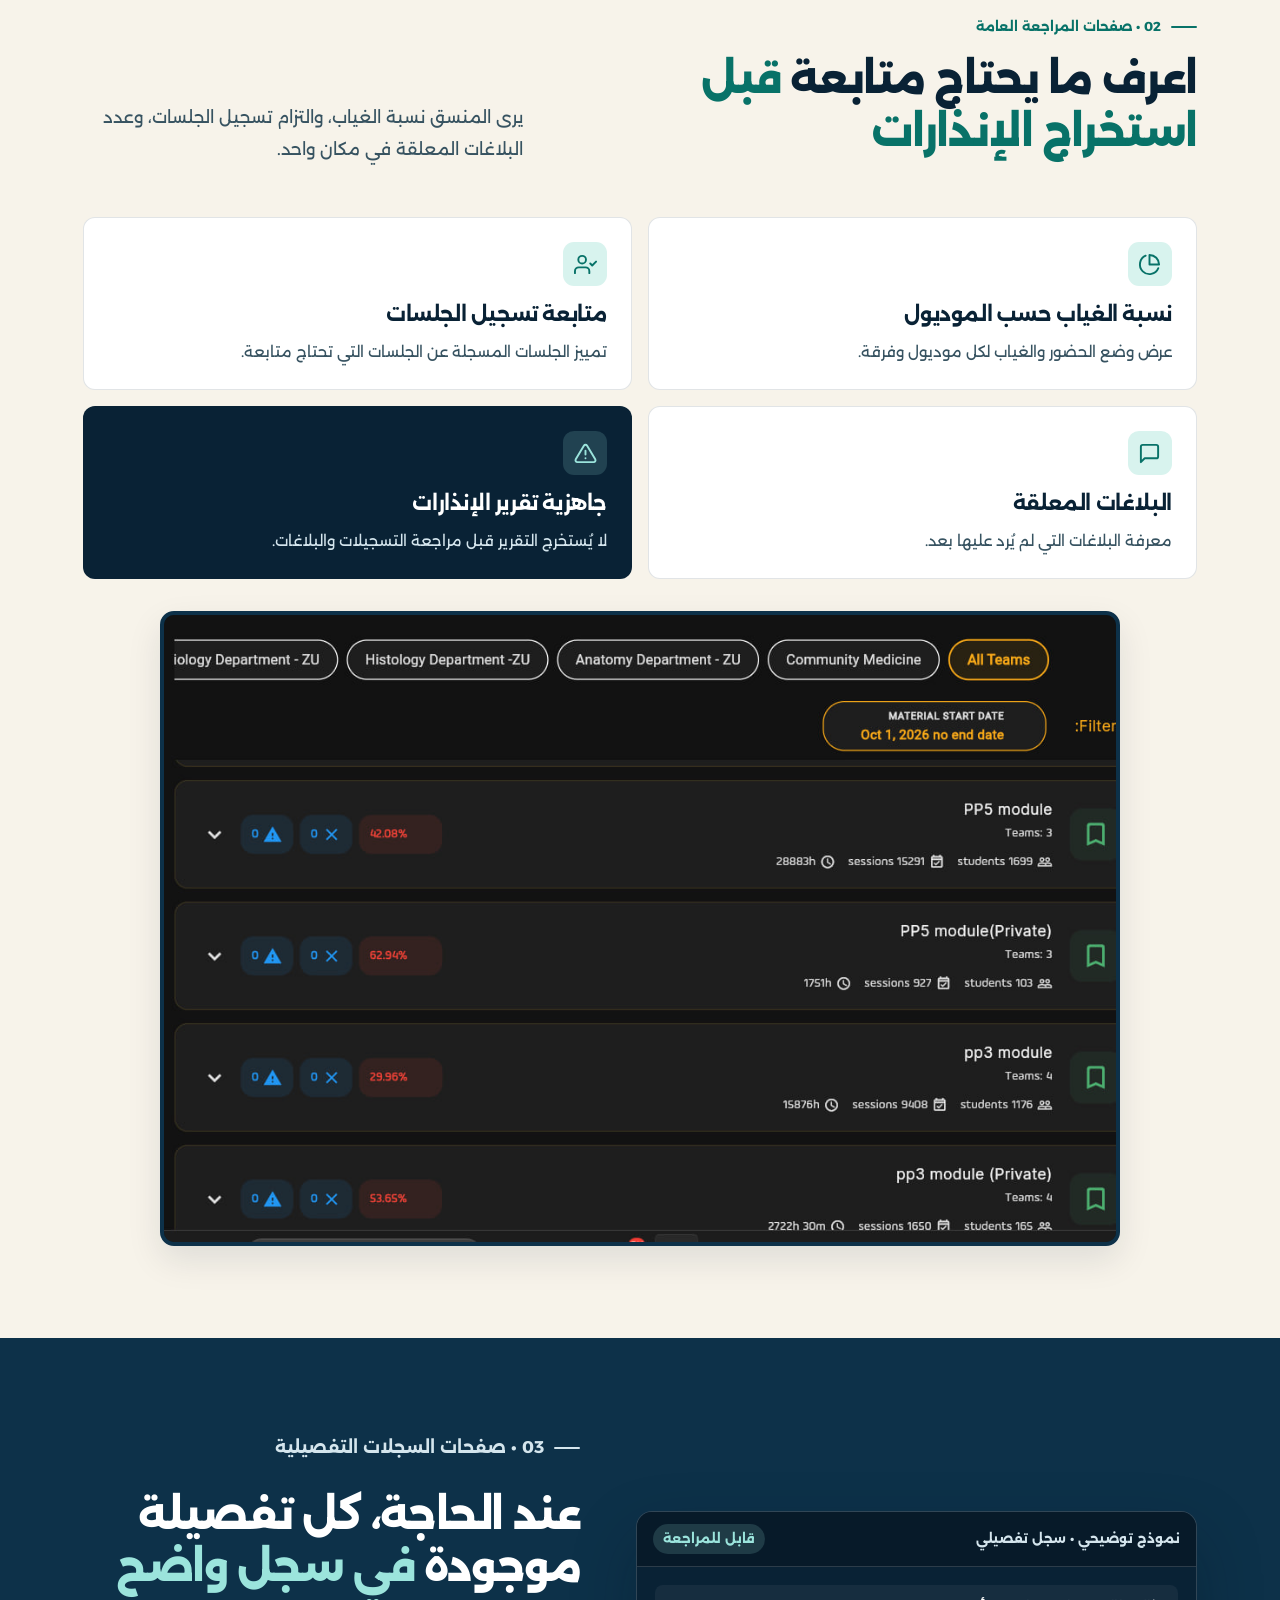
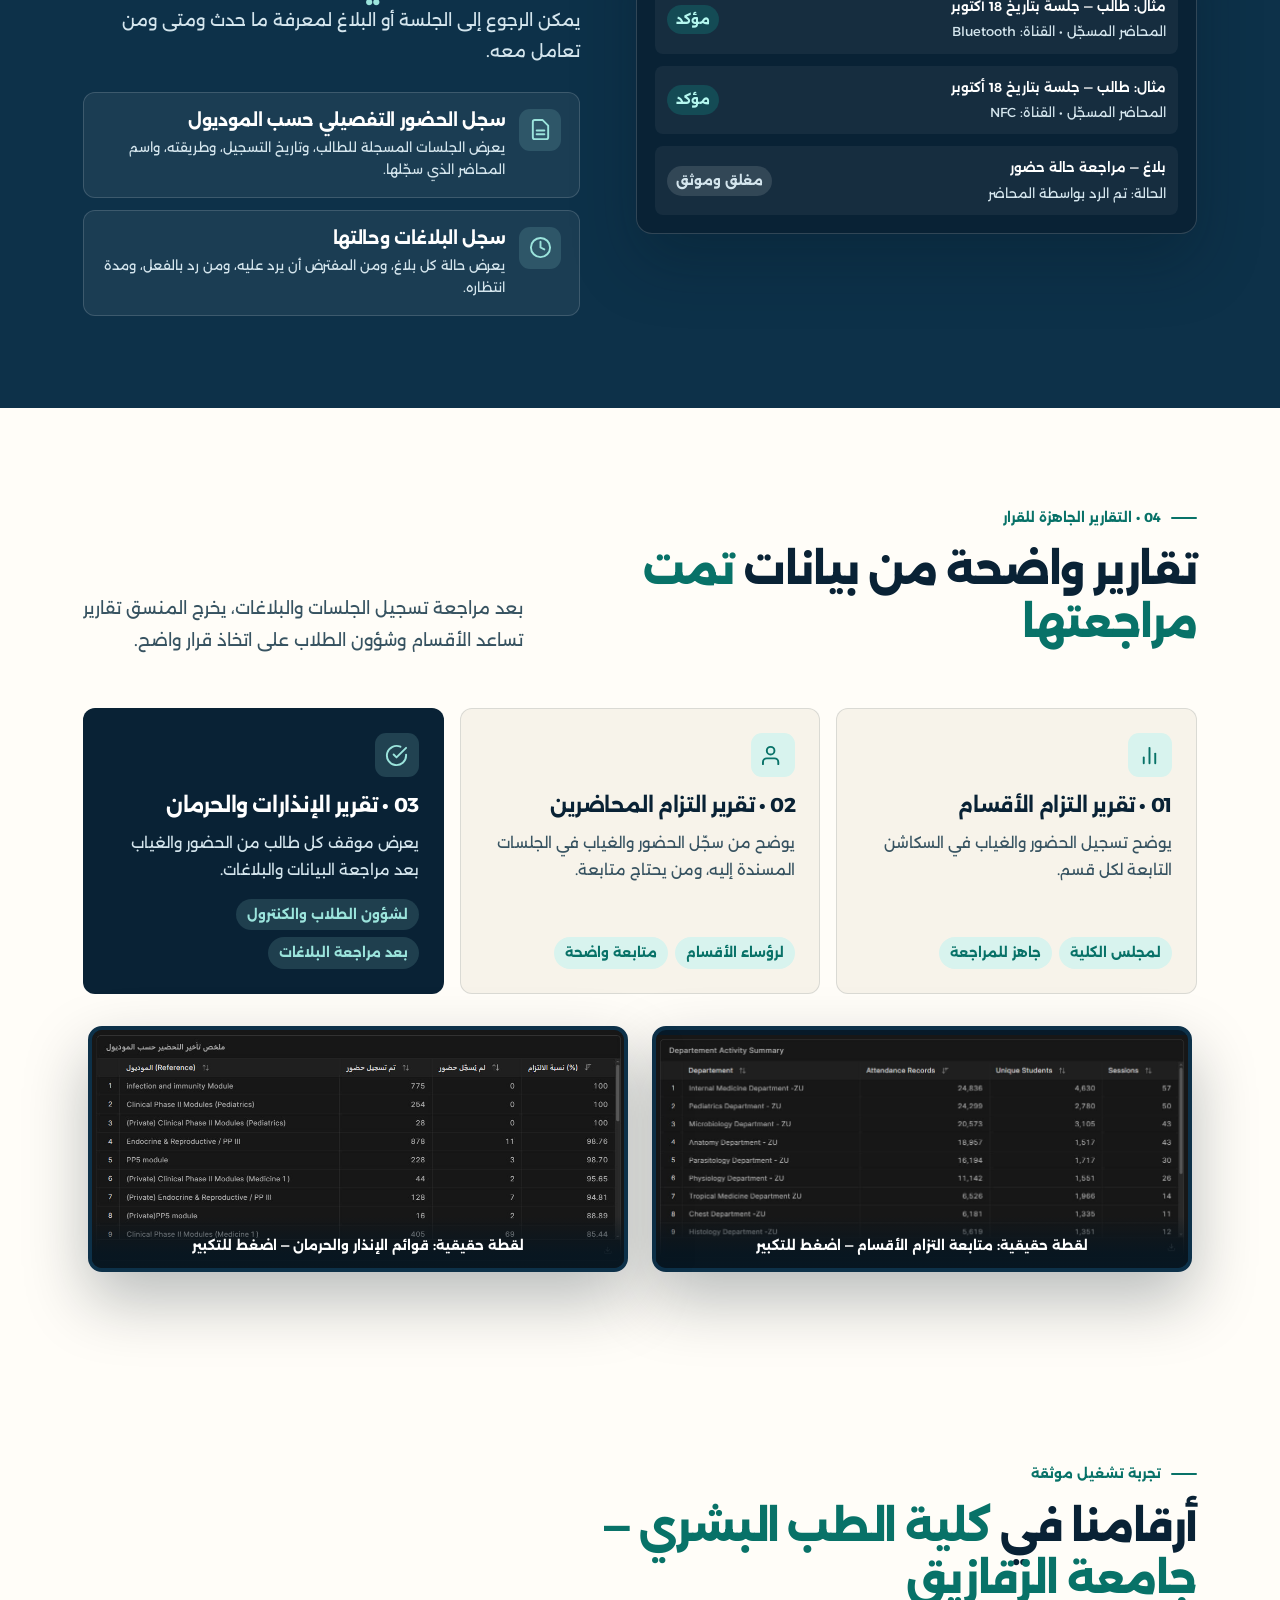
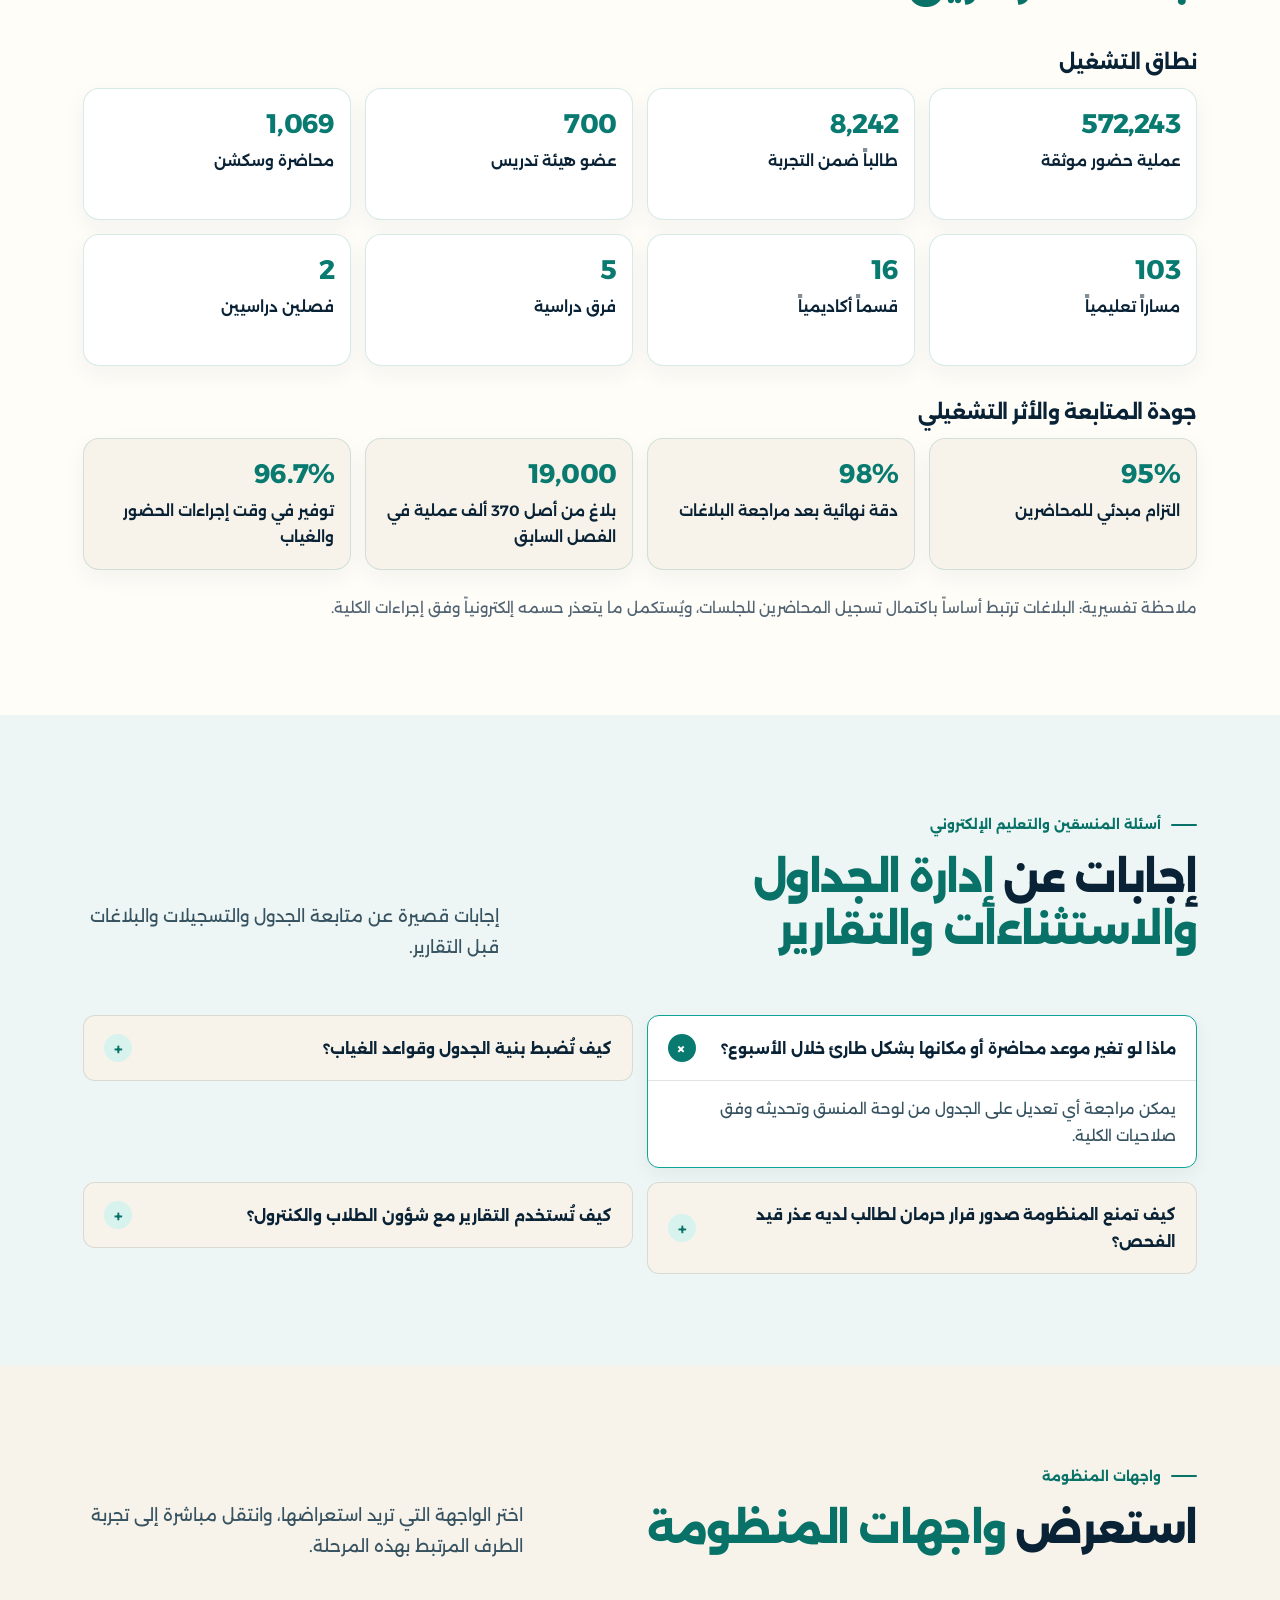
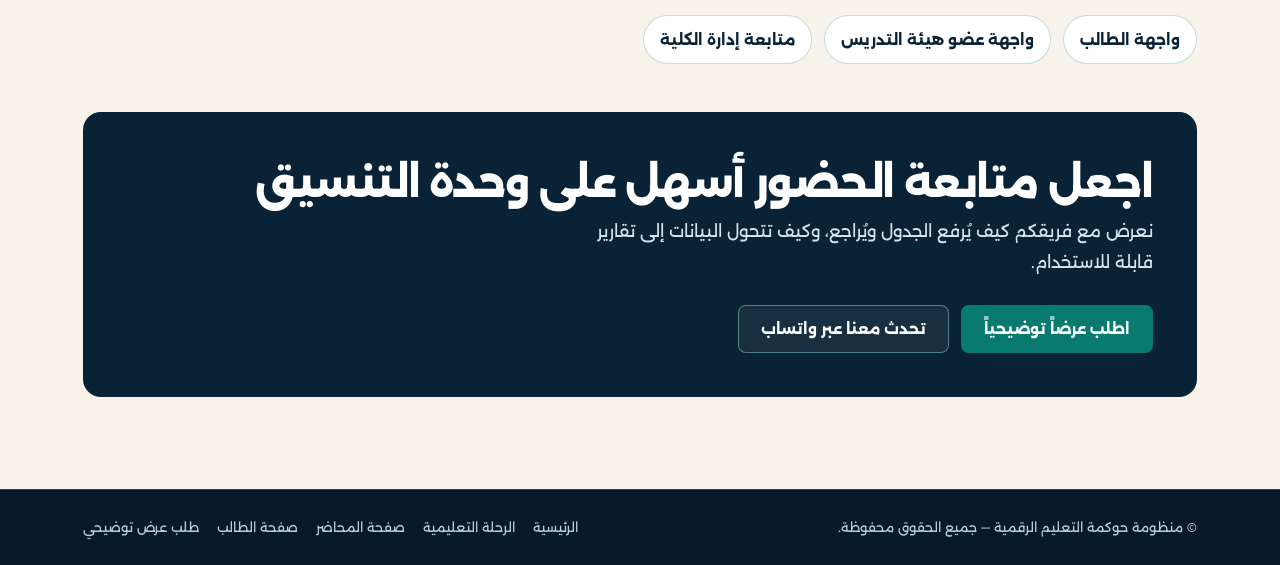
==== commit ae5bd910: "redesign shared site headers" ====
--- a/coordinator.html
+++ b/coordinator.html
@@ -59,17 +59,24 @@
       </a>
 
       <nav class="main-nav" id="main-nav" aria-label="التنقل بين صفحات المنظومة">
-        <a href="index.html">الرئيسية</a>
-        <a href="journey.html">الرحلة التعليمية</a>
-        <a href="lecturer.html">المحاضر</a>
-        <a href="student.html">الطالب</a>
-        <a href="coordinator.html" class="active" aria-current="page">المنسق</a>
-<a href="coordinator.html#numbers">أرقام التجربة</a>
+        <div class="nav-group nav-group-core">
+          <a href="index.html">الرئيسية</a>
+          <a href="journey.html">رحلة المنظومة</a>
+        </div>
+        <div class="nav-group nav-group-roles" aria-label="واجهات المستخدم">
+          <span class="nav-group-label">الواجهات</span>
+          <a href="student.html">الطالب</a>
+          <a href="lecturer.html">المحاضر</a>
+          <a href="coordinator.html" class="active" aria-current="page">المنسق</a>
+        </div>
+        <div class="nav-group nav-group-insights">
+          <a href="coordinator.html#numbers">أرقام التشغيل</a>
+        </div>
       </nav>
 
       <div class="topbar-actions">
         <a class="btn btn-outline-light btn-sm header-whatsapp" data-cta-source="coordinator_header_whatsapp" href="https://wa.me/201062091434?text=%D9%85%D8%B1%D8%AD%D8%A8%D8%A7%D9%8B%D8%8C%20%D8%A3%D8%B1%D8%BA%D8%A8%20%D9%81%D9%8A%20%D8%A7%D9%84%D8%A7%D8%B3%D8%AA%D9%81%D8%B3%D8%A7%D8%B1%20%D8%B9%D9%86%20%D9%84%D9%88%D8%AD%D8%A9%20%D8%A7%D9%84%D9%85%D9%86%D8%B3%D9%82%20%D8%A7%D9%84%D8%A3%D9%83%D8%A7%D8%AF%D9%8A%D9%85%D9%8A%20%D9%81%D9%8A%20%D9%85%D9%86%D8%B8%D9%88%D9%85%D8%A9%20%D8%A7%D9%84%D8%AD%D8%B6%D9%88%D8%B1" target="_blank" rel="noopener noreferrer">
-          تواصل عبر واتساب
+          اطلب عرضًا
         </a>
         <button class="menu-toggle" type="button" aria-expanded="false" aria-controls="main-nav" aria-label="فتح القائمة الرئيسية">
           <svg class="icon-burger" viewBox="0 0 24 24" fill="none" stroke="currentColor" stroke-width="2" stroke-linecap="round" aria-hidden="true">
--- a/css/main.css
+++ b/css/main.css
@@ -53,7 +53,7 @@
 --radius-md: 12px;
 --radius-lg: 18px;
 --radius-pill: 999px;
---topbar-h: 78px;
+--topbar-h: 84px;
 }
 *,
 *::before,
@@ -357,9 +357,9 @@
 top: 0;
 z-index: 100;
 height: var(--topbar-h);
-background: rgba(9, 34, 53, 0.96);
-backdrop-filter: blur(14px);
-border-bottom: 1px solid var(--line-on-dark);
+background: linear-gradient(105deg, rgba(7, 29, 47, 0.985), rgba(11, 52, 70, 0.97));
+backdrop-filter: blur(18px);
+border-bottom: 1px solid rgba(186, 232, 226, 0.16);
 color: var(--white);
 }
 .topbar-inner {
@@ -380,20 +380,21 @@
 .brand {
 display: flex;
 align-items: center;
-gap: 12px;
+gap: 10px;
 font-size: var(--fs-sm);
 font-weight: 700;
 line-height: 1.35;
 flex-shrink: 0;
 }
 .brand-logo {
-width: 48px;
-height: 48px;
+width: 46px;
+height: 46px;
 object-fit: contain;
 flex: 0 0 auto;
 background: rgba(255, 255, 255, 0.95);
-border-radius: 10px;
-padding: 3px;
+border-radius: 13px;
+padding: 4px;
+box-shadow: 0 5px 14px rgba(0, 0, 0, 0.14);
 }
 .brand small {
 display: block;
@@ -402,49 +403,88 @@
 color: var(--on-dark-muted);
 }
 .brand-name {
-  color: var(--white);
-  font-size: clamp(13px, 1.25vw, 17px);
-  font-weight: 700;
-  line-height: 1.25;
-  white-space: nowrap;
+color: var(--white);
+font-size: clamp(13px, 1.25vw, 17px);
+font-weight: 700;
+line-height: 1.25;
+white-space: nowrap;
+letter-spacing: -0.02em;
 }
 .main-nav {
 display: flex;
 align-items: center;
-gap: clamp(14px, 1.5vw, 22px);
+gap: 4px;
+min-width: 0;
+padding: 5px;
+border: 1px solid rgba(196, 234, 229, 0.12);
+border-radius: var(--radius-pill);
+background: rgba(255, 255, 255, 0.055);
+box-shadow: inset 0 1px 0 rgba(255, 255, 255, 0.04);
+}
+.nav-group {
+display: flex;
+align-items: center;
+gap: 2px;
+}
+.nav-group-roles {
+padding-inline: 5px;
+border-inline: 1px solid rgba(196, 234, 229, 0.16);
+}
+.nav-group-label {
+padding-inline: 5px 4px;
+font-size: var(--fs-xs);
+font-weight: 500;
+color: var(--on-dark-muted);
+white-space: nowrap;
 }
 .main-nav a {
 position: relative;
-padding: 8px 0;
+padding: 8px;
+border-radius: var(--radius-pill);
 font-size: var(--fs-xs);
 font-weight: 600;
 color: var(--on-dark-secondary);
 white-space: nowrap;
-transition: color 0.2s ease;
+transition: color 0.2s ease, background 0.2s ease;
 }
 .main-nav a::after {
-content: "";
-position: absolute;
-right: 0;
-bottom: 0;
-width: 0;
-height: 2px;
-background: var(--mint);
-transition: width 0.2s ease;
+display: none;
 }
 .main-nav a:hover,
 .main-nav a.active {
 color: var(--mint);
+background: rgba(72, 197, 183, 0.13);
 }
 .main-nav a:hover::after,
 .main-nav a.active::after {
-width: 100%;
+width: 0;
 }
 .topbar-actions {
 display: flex;
 align-items: center;
 gap: 10px;
 flex-shrink: 0;
+}
+.header-whatsapp {
+display: inline-flex;
+align-items: center;
+justify-content: center;
+min-height: 40px;
+padding: 9px 15px;
+border: 1px solid transparent;
+border-radius: var(--radius-pill);
+background: var(--mint);
+color: var(--ink-deep);
+font-size: var(--fs-xs);
+font-weight: 700;
+white-space: nowrap;
+box-shadow: 0 5px 16px rgba(36, 189, 174, 0.18);
+transition: transform 0.2s ease, background 0.2s ease;
+}
+.header-whatsapp:hover {
+color: var(--ink-deep);
+background: var(--white);
+transform: translateY(-1px);
 }
 @media (max-width: 1480px) {
 .topbar-actions .header-whatsapp {
@@ -492,20 +532,39 @@
 align-items: stretch;
 gap: 0;
 background: var(--ink-deep);
-border-bottom: 1px solid var(--line-on-dark);
-padding: 12px var(--container-pad) 20px;
+border: 1px solid var(--line-on-dark);
+border-top: 0;
+border-radius: 0 0 var(--radius-md) var(--radius-md);
+padding: 12px var(--container-pad) 18px;
 box-shadow: var(--shadow-lg);
 }
 .main-nav.is-open {
 display: flex;
+}
+.nav-group {
+display: flex;
+flex-direction: column;
+align-items: stretch;
+gap: 0;
+}
+.nav-group-core,
+.nav-group-roles {
+padding: 0 0 8px;
+margin-bottom: 8px;
+border: 0;
+border-bottom: 1px solid rgba(255, 255, 255, 0.09);
+}
+.nav-group-label {
+display: block;
+padding: 7px 4px 5px;
+font-size: var(--fs-xs);
+color: var(--mint);
 }
 .main-nav a {
 font-size: var(--fs-sm);
-padding: 13px 4px;
-border-bottom: 1px solid rgba(255, 255, 255, 0.08);
-}
-.main-nav a:last-child {
+padding: 12px 8px;
 border-bottom: 0;
+border-radius: var(--radius-sm);
 }
 .main-nav a::after {
 display: none;
@@ -534,9 +593,6 @@
 }
 .topbar-actions {
 margin-inline-start: auto;
-}
-.topbar-actions .btn-primary {
-display: none;
 }
 }
 .icon-box {
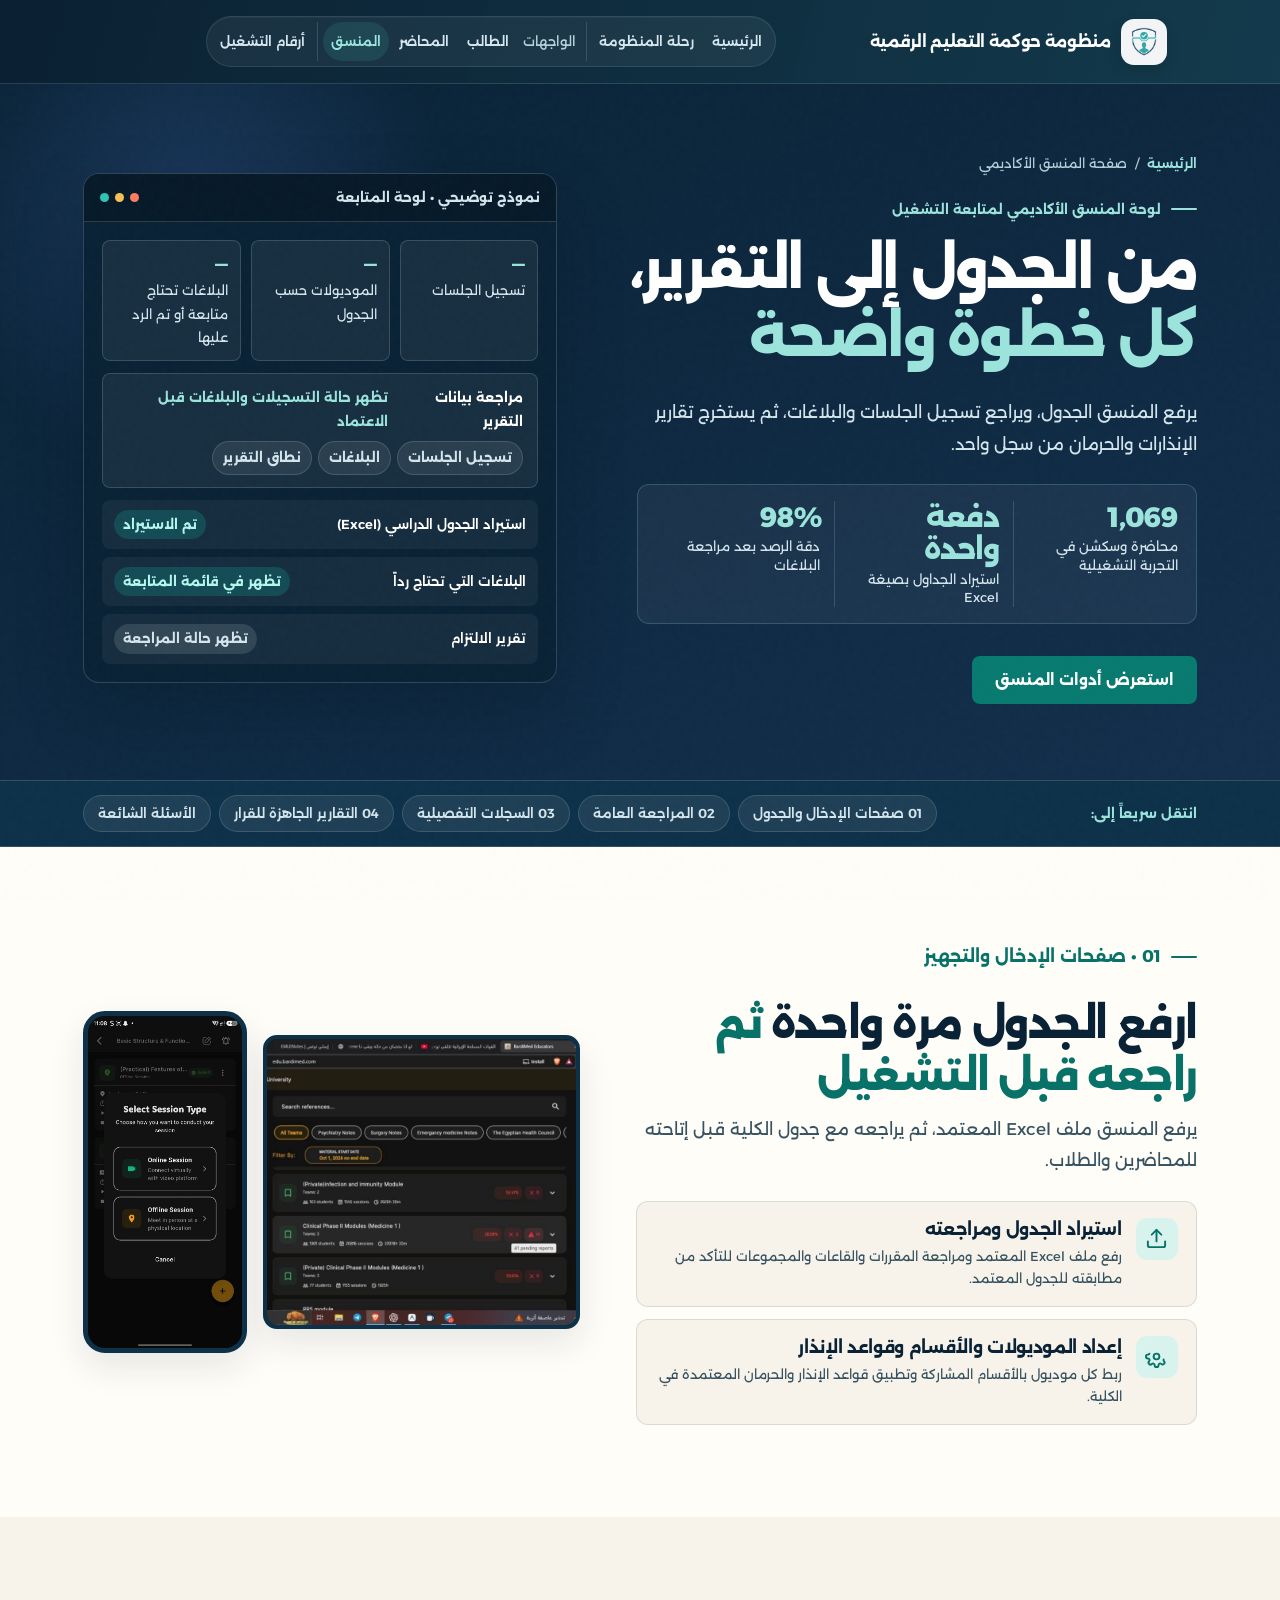
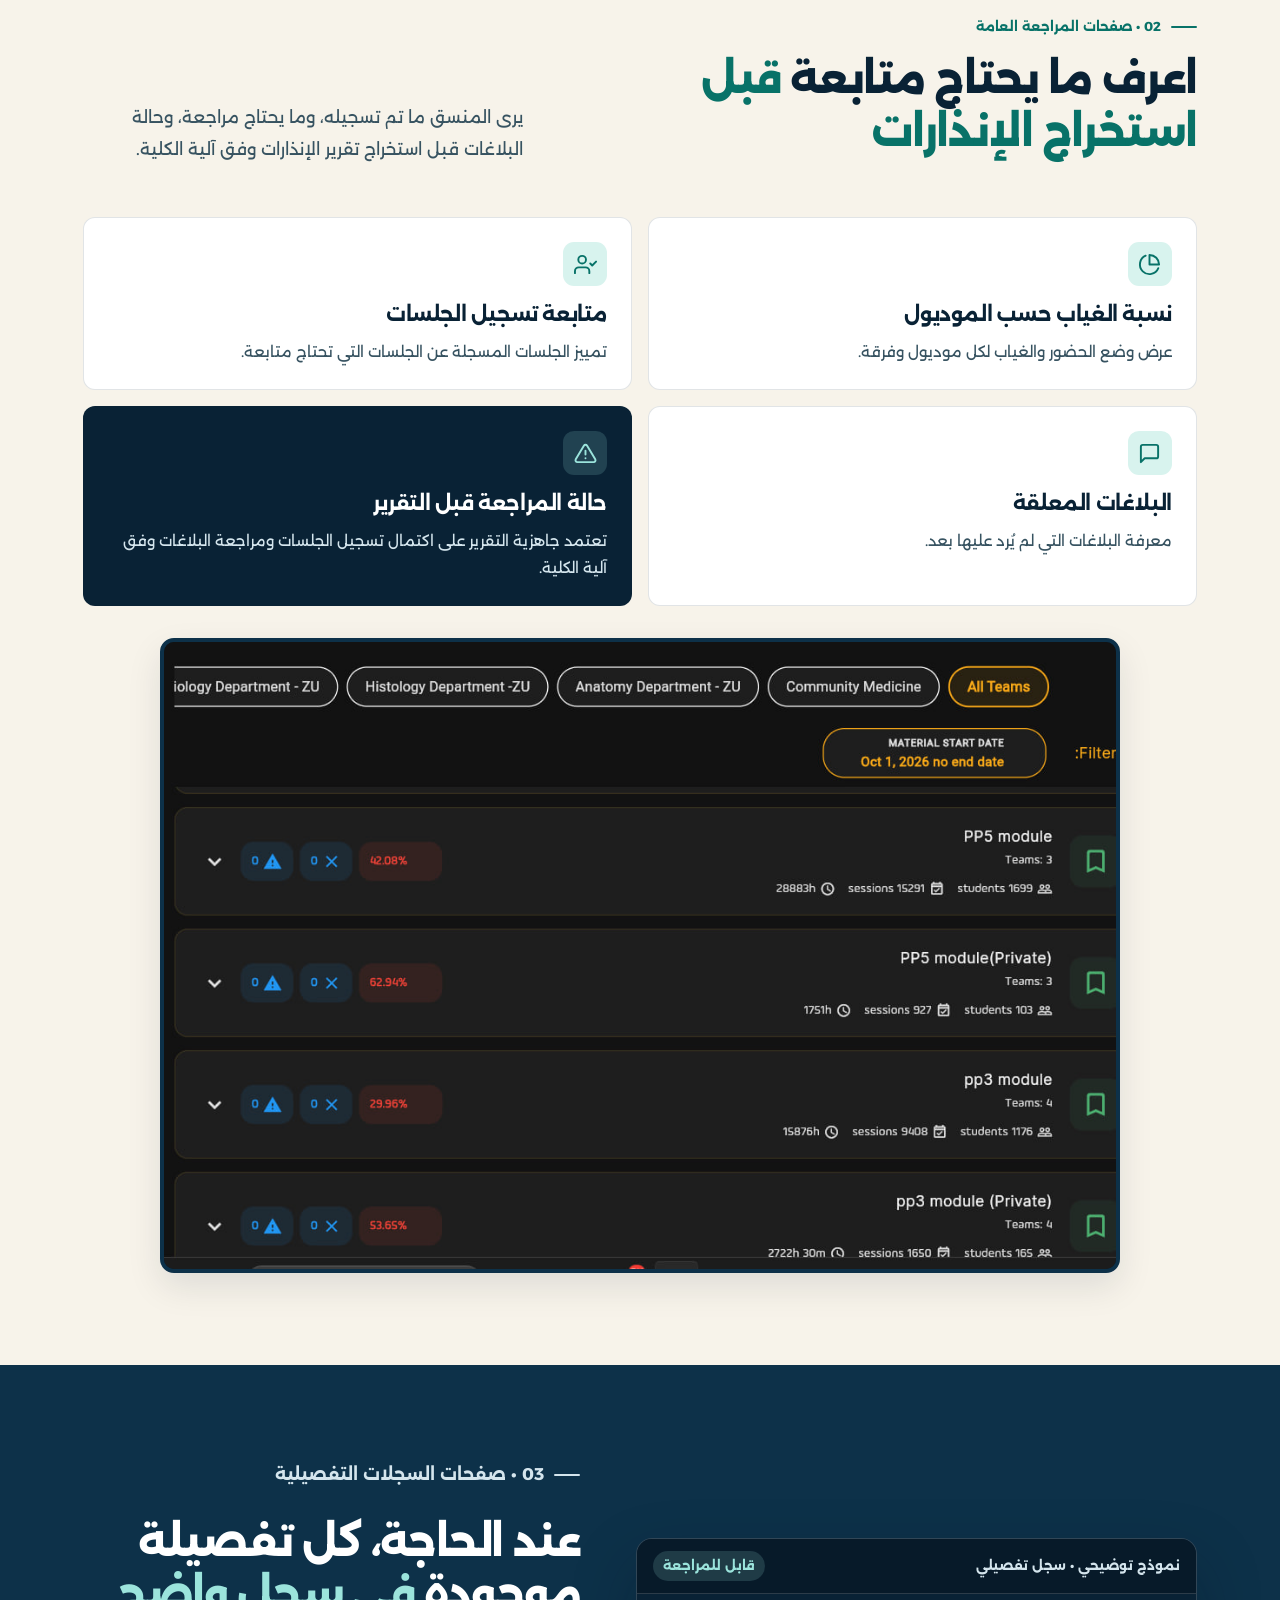
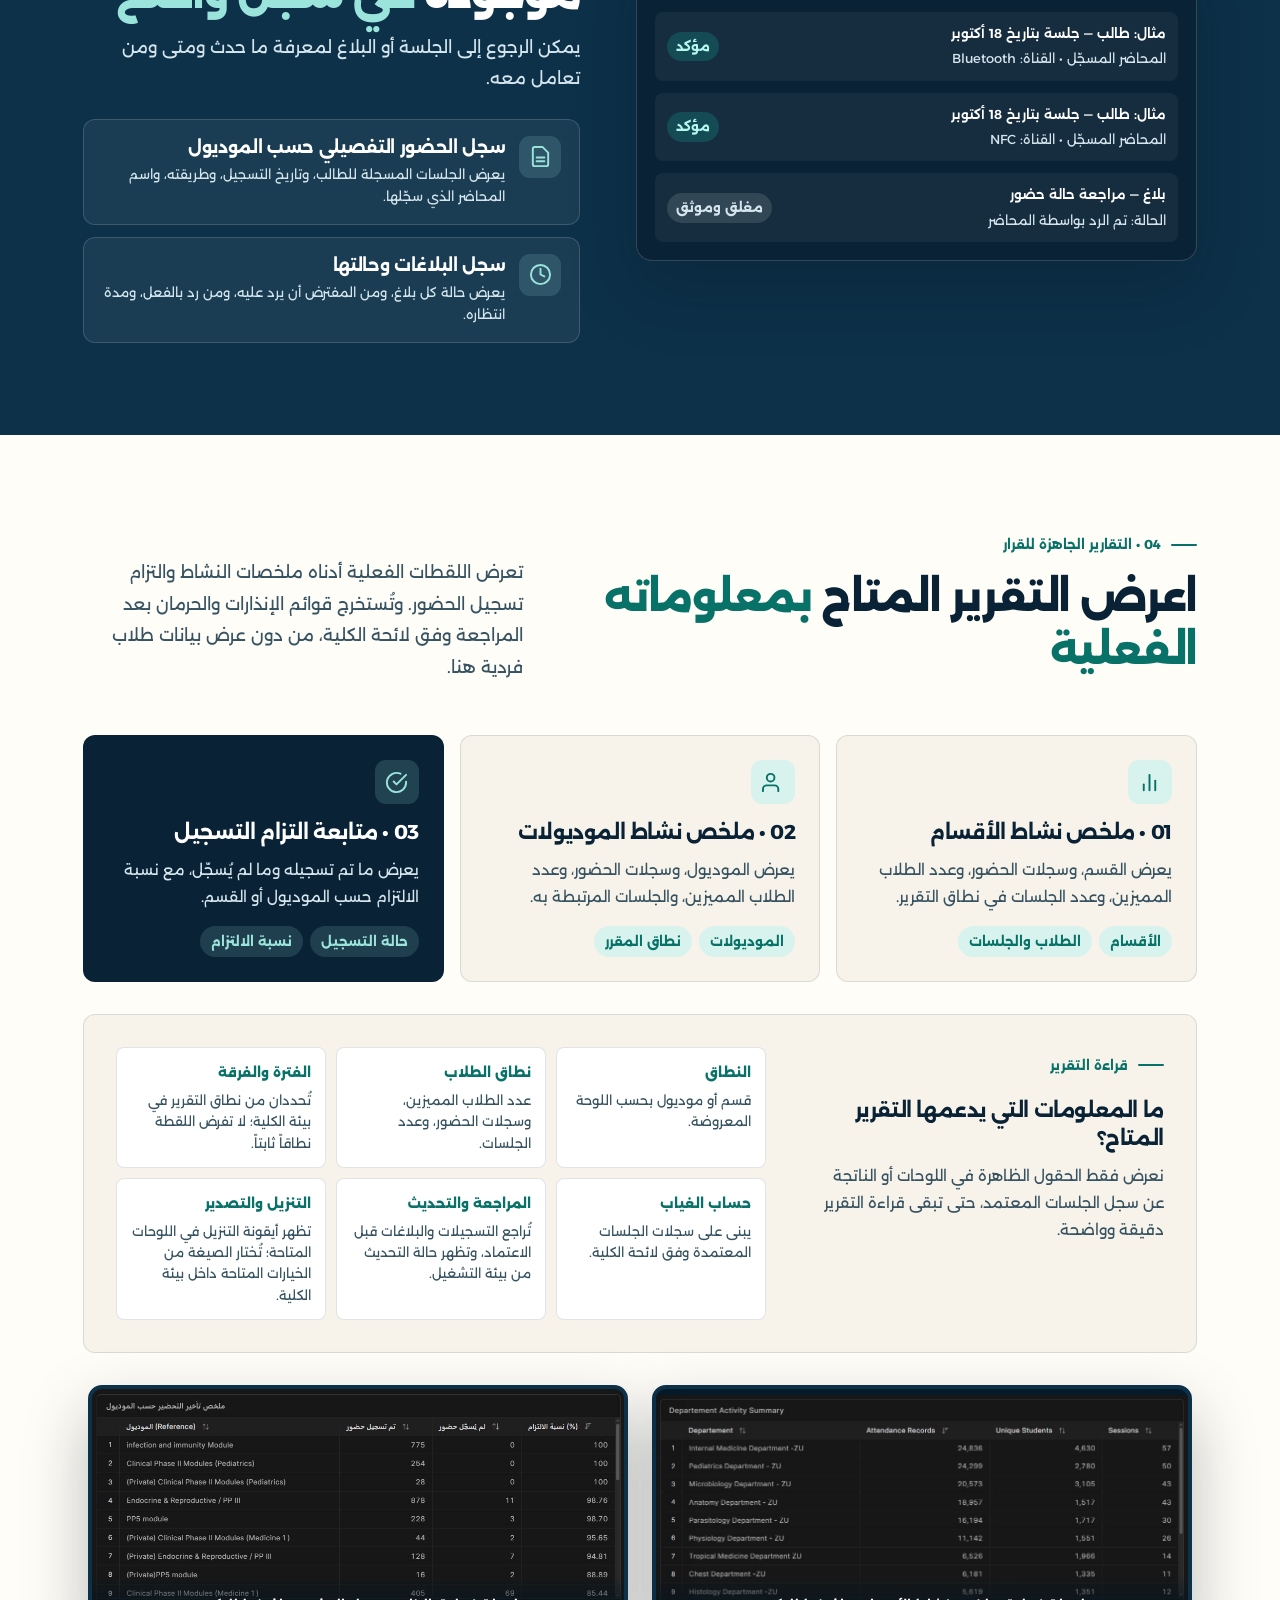
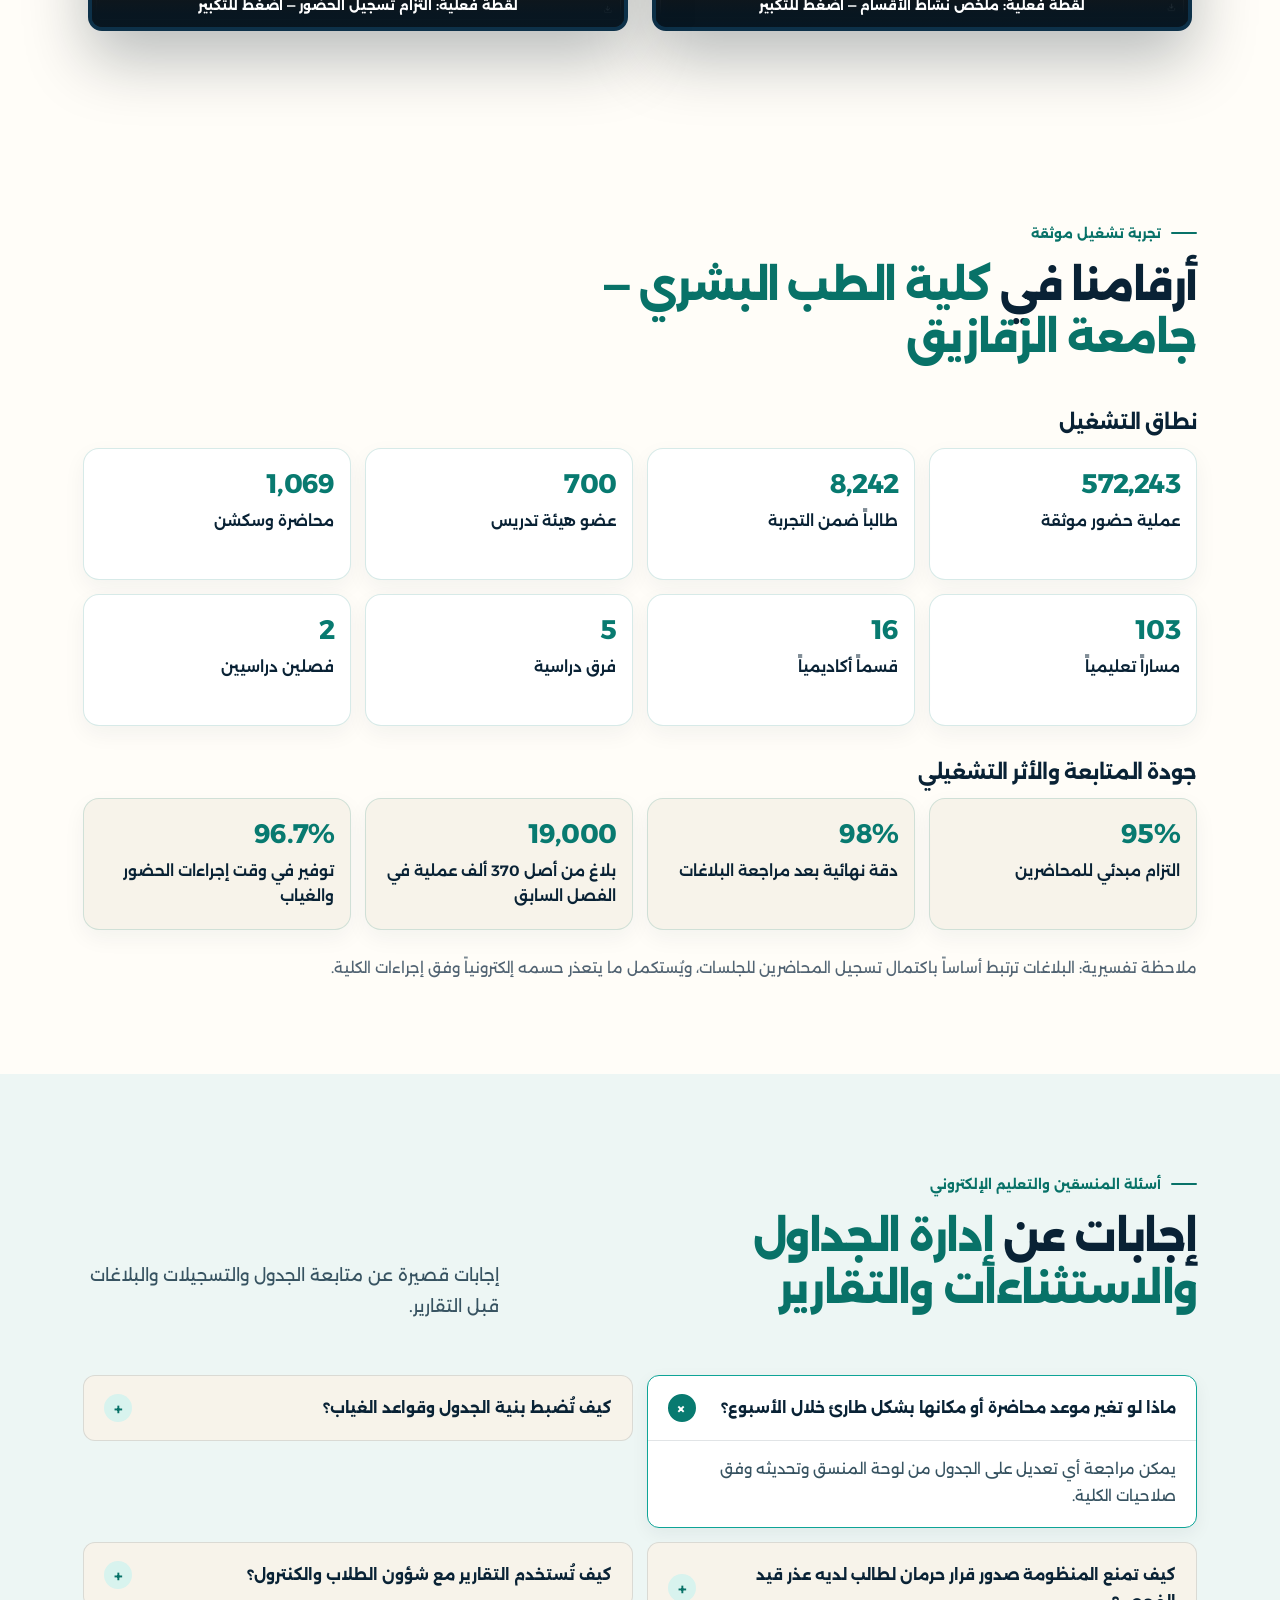
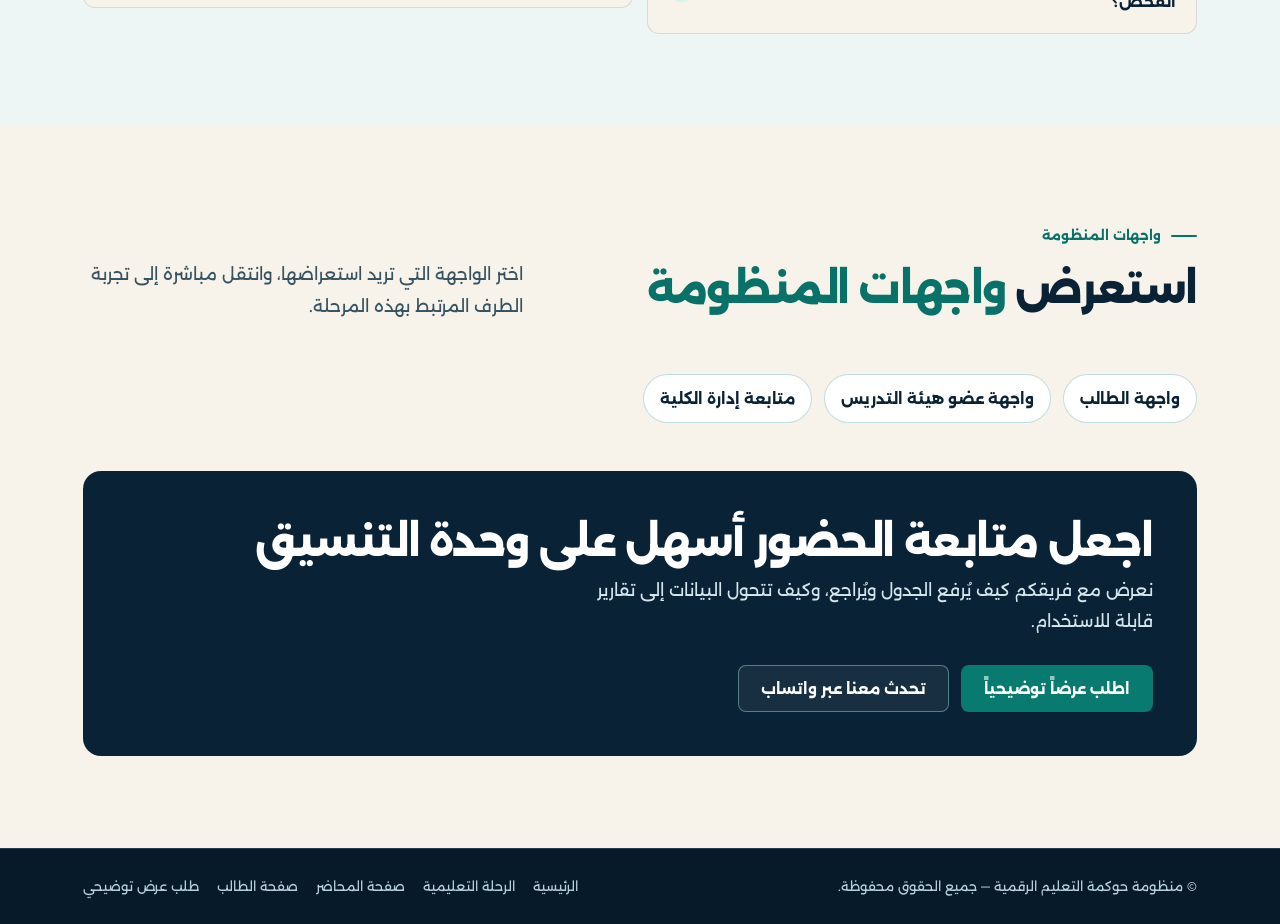
==== commit 585544a4: "clarify student access and reporting details" ====
--- a/coordinator.html
+++ b/coordinator.html
@@ -153,11 +153,13 @@
 
             <div class="ui-meter">
               <div class="ui-meter-head">
-                <b>مؤشر جاهزية البيانات لإصدار قوائم الإنذار</b>
-                 <span>تُراجع الجلسات والبلاغات أولاً</span>
-              </div>
-              <div class="ui-meter-track">
-                 <div class="ui-meter-fill" style="width: 76%"></div>
+                <b>مراجعة بيانات التقرير</b>
+                 <span>تظهر حالة التسجيلات والبلاغات قبل الاعتماد</span>
+              </div>
+              <div class="ui-pills-bar" aria-label="عناصر المراجعة قبل التقرير">
+                <span>تسجيل الجلسات</span>
+                <span>البلاغات</span>
+                <span>نطاق التقرير</span>
               </div>
             </div>
 
@@ -172,7 +174,7 @@
               </div>
               <div class="ui-row">
                  <b>تقرير الالتزام</b>
-                 <span class="ui-chip chip-info">جاهز للمراجعة</span>
+                 <span class="ui-chip chip-info">تظهر حالة المراجعة</span>
               </div>
             </div>
           </div>
@@ -259,7 +261,7 @@
             <h2>اعرف ما يحتاج متابعة <em>قبل استخراج الإنذارات</em></h2>
           </div>
           <p>
-             يرى المنسق نسبة الغياب، والتزام تسجيل الجلسات، وعدد البلاغات المعلقة في مكان واحد.
+             يرى المنسق ما تم تسجيله، وما يحتاج مراجعة، وحالة البلاغات قبل استخراج تقرير الإنذارات وفق آلية الكلية.
           </p>
         </div>
 
@@ -300,8 +302,8 @@
                 <path d="M10.29 3.86L1.82 18a2 2 0 0 0 1.71 3h16.94a2 2 0 0 0 1.71-3L13.71 3.86a2 2 0 0 0-3.42 0z"/><line x1="12" y1="9" x2="12" y2="13"/><line x1="12" y1="17" x2="12.01" y2="17"/>
               </svg>
             </div>
-             <h3>جاهزية تقرير الإنذارات</h3>
-             <p>لا يُستخرج التقرير قبل مراجعة التسجيلات والبلاغات.</p>
+             <h3>حالة المراجعة قبل التقرير</h3>
+             <p>تعتمد جاهزية التقرير على اكتمال تسجيل الجلسات ومراجعة البلاغات وفق آلية الكلية.</p>
           </article>
         </div>
 
@@ -396,10 +398,10 @@
         <div class="section-head">
           <div>
             <p class="eyebrow dark">04 • التقارير الجاهزة للقرار</p>
-            <h2>تقارير واضحة من بيانات <em>تمت مراجعتها</em></h2>
+            <h2>اعرض التقرير المتاح <em>بمعلوماته الفعلية</em></h2>
           </div>
           <p>
-             بعد مراجعة تسجيل الجلسات والبلاغات، يخرج المنسق تقارير تساعد الأقسام وشؤون الطلاب على اتخاذ قرار واضح.
+             تعرض اللقطات الفعلية أدناه ملخصات النشاط والتزام تسجيل الحضور. وتُستخرج قوائم الإنذارات والحرمان بعد المراجعة وفق لائحة الكلية، من دون عرض بيانات طلاب فردية هنا.
           </p>
         </div>
 
@@ -410,11 +412,11 @@
                 <line x1="18" y1="20" x2="18" y2="10"/><line x1="12" y1="20" x2="12" y2="4"/><line x1="6" y1="20" x2="6" y2="14"/>
               </svg>
             </div>
-            <h3>01 • تقرير التزام الأقسام</h3>
-             <p>يوضح تسجيل الحضور والغياب في السكاشن التابعة لكل قسم.</p>
+            <h3>01 • ملخص نشاط الأقسام</h3>
+             <p>يعرض القسم، وسجلات الحضور، وعدد الطلاب المميزين، وعدد الجلسات في نطاق التقرير.</p>
             <ul class="pill-list">
-              <li>لمجلس الكلية</li>
-               <li>جاهز للمراجعة</li>
+              <li>الأقسام</li>
+               <li>الطلاب والجلسات</li>
             </ul>
           </article>
 
@@ -424,11 +426,11 @@
                 <path d="M17 21v-2a4 4 0 0 0-4-4H5a4 4 0 0 0-4 4v2"/><circle cx="9" cy="7" r="4"/>
               </svg>
             </div>
-            <h3>02 • تقرير التزام المحاضرين</h3>
-             <p>يوضح من سجّل الحضور والغياب في الجلسات المسندة إليه، ومن يحتاج متابعة.</p>
+            <h3>02 • ملخص نشاط الموديولات</h3>
+             <p>يعرض الموديول، وسجلات الحضور، وعدد الطلاب المميزين، والجلسات المرتبطة به.</p>
             <ul class="pill-list">
-              <li>لرؤساء الأقسام</li>
-               <li>متابعة واضحة</li>
+              <li>الموديولات</li>
+               <li>نطاق المقرر</li>
             </ul>
           </article>
 
@@ -438,25 +440,41 @@
                 <path d="M22 11.08V12a10 10 0 1 1-5.93-9.14"/><path d="M22 4L12 14.01l-3-3"/>
               </svg>
             </div>
-            <h3>03 • تقرير الإنذارات والحرمان</h3>
-             <p>يعرض موقف كل طالب من الحضور والغياب بعد مراجعة البيانات والبلاغات.</p>
+            <h3>03 • متابعة التزام التسجيل</h3>
+             <p>يعرض ما تم تسجيله وما لم يُسجّل، مع نسبة الالتزام حسب الموديول أو القسم.</p>
             <ul class="pill-list">
-              <li>لشؤون الطلاب والكنترول</li>
-               <li>بعد مراجعة البلاغات</li>
+              <li>حالة التسجيل</li>
+               <li>نسبة الالتزام</li>
             </ul>
           </article>
         </div>
 
+        <aside class="report-evidence" aria-label="ما توضحه التقارير المتاحة">
+          <div>
+            <p class="eyebrow dark">قراءة التقرير</p>
+            <h3>ما المعلومات التي يدعمها التقرير المتاح؟</h3>
+            <p>نعرض فقط الحقول الظاهرة في اللوحات أو الناتجة عن سجل الجلسات المعتمد، حتى تبقى قراءة التقرير دقيقة وواضحة.</p>
+          </div>
+          <dl class="report-facts-grid">
+            <div><dt>النطاق</dt><dd>قسم أو موديول بحسب اللوحة المعروضة.</dd></div>
+            <div><dt>نطاق الطلاب</dt><dd>عدد الطلاب المميزين، وسجلات الحضور، وعدد الجلسات.</dd></div>
+            <div><dt>الفترة والفرقة</dt><dd>تُحددان من نطاق التقرير في بيئة الكلية؛ لا تفرض اللقطة نطاقاً ثابتاً.</dd></div>
+            <div><dt>حساب الغياب</dt><dd>يبنى على سجلات الجلسات المعتمدة وفق لائحة الكلية.</dd></div>
+            <div><dt>المراجعة والتحديث</dt><dd>تُراجع التسجيلات والبلاغات قبل الاعتماد، وتظهر حالة التحديث من بيئة التشغيل.</dd></div>
+            <div><dt>التنزيل والتصدير</dt><dd>تظهر أيقونة التنزيل في اللوحات المتاحة؛ تُختار الصيغة من الخيارات المتاحة داخل بيئة الكلية.</dd></div>
+          </dl>
+        </aside>
+
         <!-- Real Operational Screenshots from Zagazig Deployment -->
         <div class="real-shots-pair" aria-label="لقطات فعلية من لوحات تقارير المنسق">
-          <button class="real-shot-button wide-shot" type="button" data-full="assets/insight-5.jpg" data-caption="لقطة فعلية: جدول متابعة التزام الأقسام والمقررات برصد الجلسات المجدولة">
-            <img src="assets/insight-5.jpg" alt="لقطة حقيقية من لوحة متابعة التزام الأقسام والمقررات" width="1072" height="457" loading="lazy">
-            <span class="real-shot-caption">لقطة حقيقية: متابعة التزام الأقسام — اضغط للتكبير</span>
+          <button class="real-shot-button wide-shot" type="button" data-full="assets/insight-5.jpg" data-caption="لقطة فعلية: ملخص نشاط الأقسام بسجلات الحضور والطلاب المميزين والجلسات">
+            <img src="assets/insight-5.jpg" alt="لقطة حقيقية من ملخص نشاط الأقسام بسجلات الحضور والطلاب والجلسات" width="1072" height="457" loading="lazy">
+            <span class="real-shot-caption">لقطة فعلية: ملخص نشاط الأقسام — اضغط للتكبير</span>
           </button>
 
-          <button class="real-shot-button wide-shot" type="button" data-full="assets/insight-7.jpg" data-caption="لقطة فعلية: مؤشرات الإنذار الأكاديمي وحصر الطلاب المتجاوزين لنسب الغياب">
-            <img src="assets/insight-7.jpg" alt="لقطة حقيقية من لوحة قوائم الإنذار المبكر وحصر الغياب" width="1037" height="464" loading="lazy">
-            <span class="real-shot-caption">لقطة حقيقية: قوائم الإنذار والحرمان — اضغط للتكبير</span>
+          <button class="real-shot-button wide-shot" type="button" data-full="assets/insight-7.jpg" data-caption="لقطة فعلية: متابعة التزام تسجيل الحضور حسب الموديول">
+            <img src="assets/insight-7.jpg" alt="لقطة حقيقية من متابعة التزام تسجيل الحضور حسب الموديول" width="1037" height="464" loading="lazy">
+            <span class="real-shot-caption">لقطة فعلية: التزام تسجيل الحضور — اضغط للتكبير</span>
           </button>
         </div>
       </div>
--- a/css/main.css
+++ b/css/main.css
@@ -2945,8 +2945,57 @@
 gap: 16px;
 margin-top: var(--sp-6);
 }
+.report-evidence {
+display: grid;
+grid-template-columns: minmax(0, 0.7fr) minmax(0, 1.3fr);
+gap: clamp(22px, 4vw, 48px);
+align-items: start;
+margin-top: var(--sp-6);
+padding: clamp(22px, 3vw, 32px);
+border: 1px solid var(--line-light);
+border-radius: var(--radius-md);
+background: var(--cream);
+}
+.report-evidence h3 {
+margin: 5px 0 10px;
+font-size: var(--fs-lg);
+}
+.report-evidence > div > p:last-child {
+margin: 0;
+font-size: var(--fs-sm);
+line-height: 1.8;
+color: var(--text-secondary);
+}
+.report-facts-grid {
+display: grid;
+grid-template-columns: repeat(3, minmax(0, 1fr));
+gap: 10px;
+margin: 0;
+}
+.report-facts-grid > div {
+padding: 13px 14px;
+border: 1px solid var(--line-light);
+border-radius: var(--radius-sm);
+background: var(--white);
+}
+.report-facts-grid dt {
+margin-bottom: 5px;
+font-size: var(--fs-xs);
+font-weight: 800;
+color: var(--teal-text);
+}
+.report-facts-grid dd {
+margin: 0;
+font-size: var(--fs-xs);
+line-height: 1.65;
+color: var(--text-secondary);
+}
 @media (max-width: 760px) {
 .real-shots-pair {
+grid-template-columns: 1fr;
+}
+.report-evidence,
+.report-facts-grid {
 grid-template-columns: 1fr;
 }
 }
